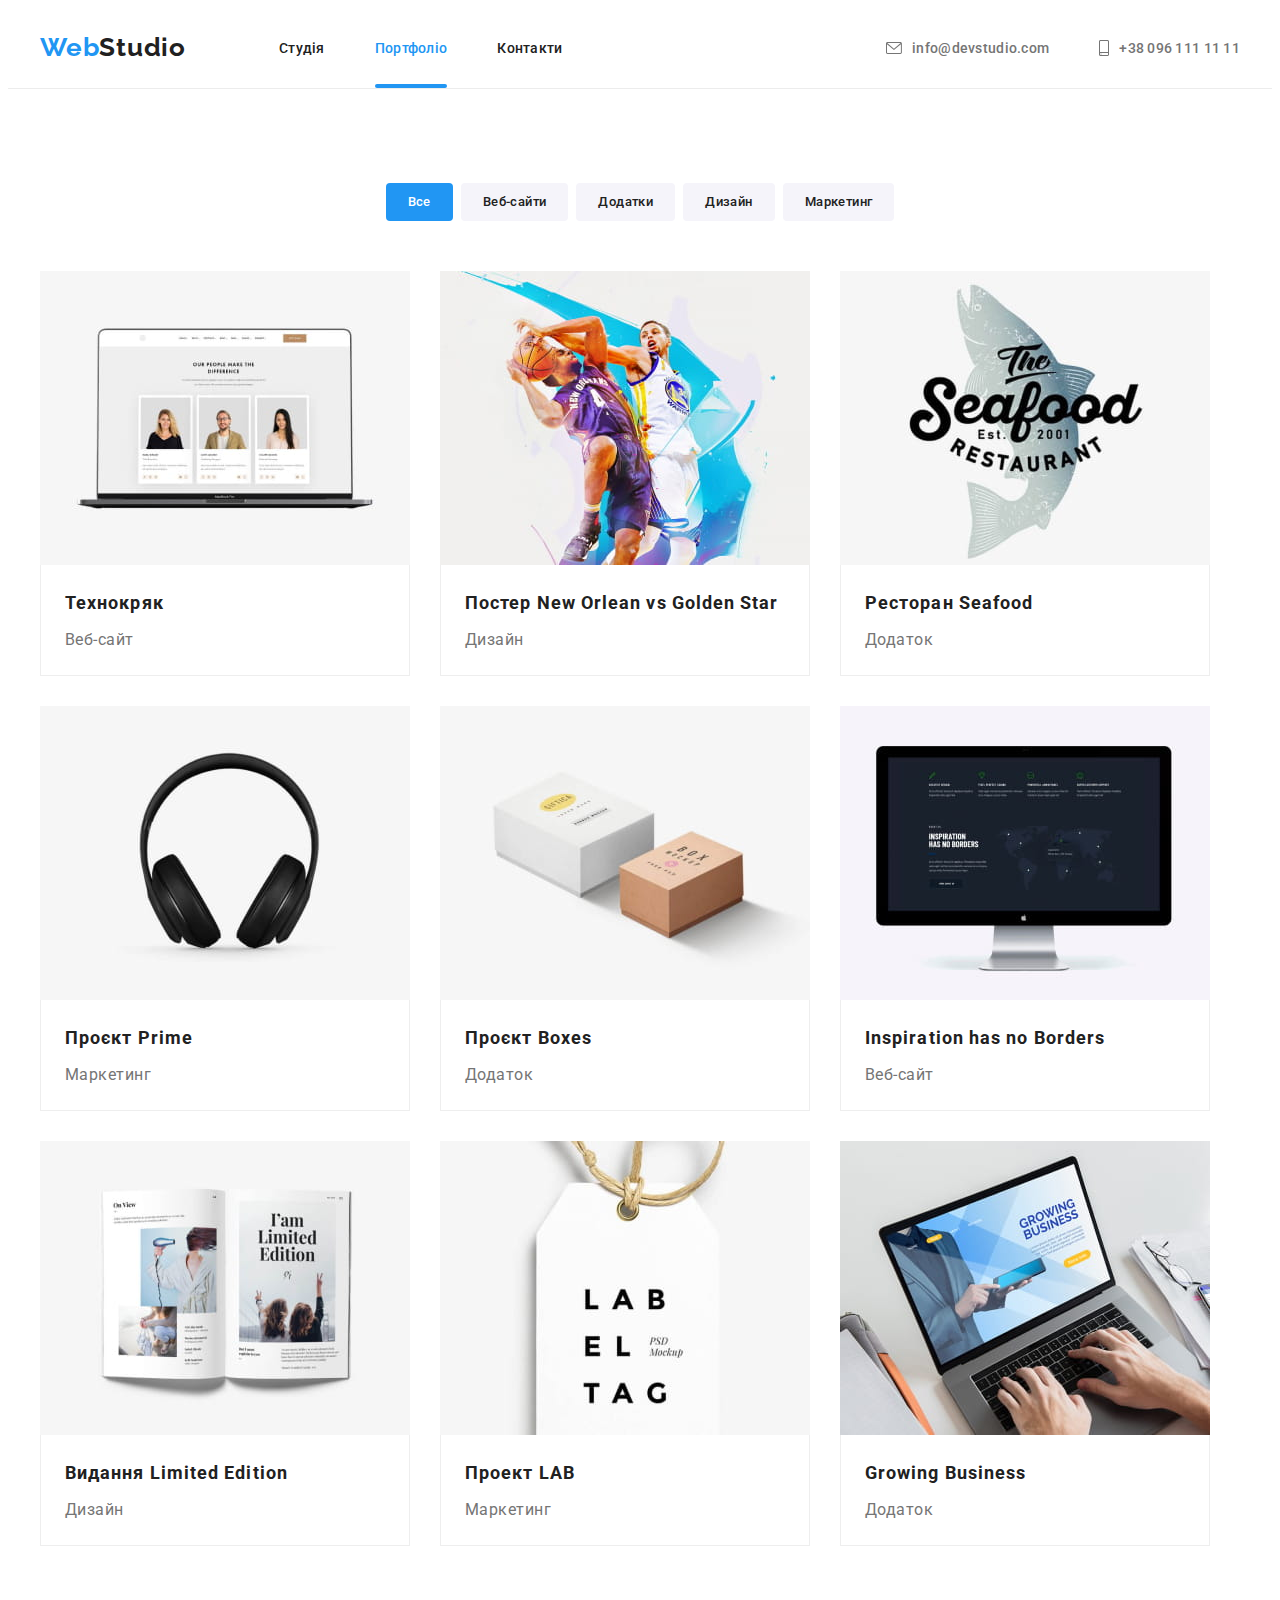
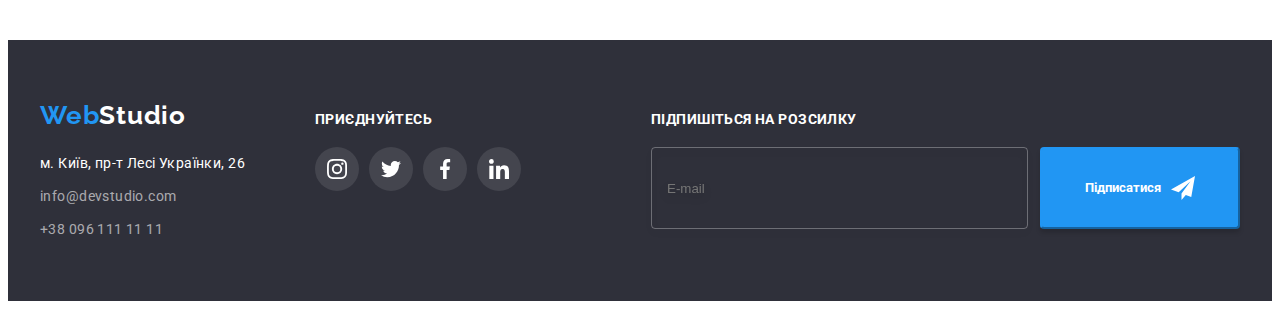
==== portfolio.html @ 8065a578 "Initial commit" ====
<!DOCTYPE html>
<html lang="uk">
  <head>
    <meta charset="UTF-8" />
    <meta http-equiv="X-UA-Compatible" content="IE=edge" />
    <meta name="viewport" content="width=device-width, initial-scale=1.0" />
    <title>Портфоліо</title>
    <link rel="preconnect" href="https://fonts.googleapis.com" />
    <link rel="preconnect" href="https://fonts.gstatic.com" crossorigin />
    <link
      href="https://fonts.googleapis.com/css2?family=Raleway:wght@700&family=Roboto:wght@400;500;700;900&display=swap"
      rel="stylesheet"
    />
    <link
      rel="stylesheet"
      href="https://cdnjs.cloudflare.com/ajax/libs/modern-normalize/1.1.0/modern-normalize.min.css"
      integrity="sha512-wpPYUAdjBVSE4KJnH1VR1HeZfpl1ub8YT/NKx4PuQ5NmX2tKuGu6U/JRp5y+Y8XG2tV+wKQpNHVUX03MfMFn9Q=="
      crossorigin="anonymous"
      referrerpolicy="no-referrer"
    />
    <link rel="stylesheet" href="./css/main.min.css" />
    <link rel="stylesheet" href="./css/styles.css" />
  </head>
  <body class="page">
    <header class="header">
      <div class="container header__container">
        <!-- Основна навігація-->
        <nav class="main-nav">
          <!--логотип-->
          <a class="logo logo--right-indent link" lang="en" href="./index.html"
            ><span>Web</span
            ><span class="logo__title logo__title--dark">Studio</span>
          </a>
          <ul class="site-nav list">
            <li>
              <a class="site-nav__link link" href="./index.html"
                ><span>Студія</span>
              </a>
            </li>
            <li>
              <a
                class="site-nav__link site-nav--current link"
                href="./portfolio.html"
                ><span>Портфоліо</span></a
              >
            </li>
            <li>
              <a class="site-nav__link link" href=""><span>Контакти</span></a>
            </li>
          </ul>
        </nav>
        <!--посилання на пошту і телефон-->
        <ul class="contacts-list list">
          <li>
            <a
              class="contacts-list__link link"
              href="mailto:info@devstudio.com"
            >
              <svg class="contacts-list__icon" width="16" height="12">
                <use href="./images/symbol-defs.svg#icon-mail"></use>
              </svg>
              <span>info@devstudio.com</span>
            </a>
          </li>
          <li>
            <a class="contacts-list__link link" href="tel:+380961111111">
              <svg class="contacts-list__icon" width="10" height="16">
                <use href="./images/symbol-defs.svg#icon-smartphone"></use>
              </svg>
              <span>+38 096 111 11 11</span>
            </a>
          </li>
        </ul>
      </div>
    </header>
    <main>
      <!-- Portfolio section -->
      <section class="section">
        <div class="container">
          <!-- прихований заголовок -->
          <h1 class="title-hidden visually-hidden">Портфоліо</h1>
          <!-- Фільтр -->
          <ul class="btn-set list">
            <li>
              <button class="filter-btn filter-btn--current" type="button">
                Все
              </button>
            </li>
            <li>
              <button class="filter-btn" type="button">Веб-сайти</button>
            </li>
            <li>
              <button class="filter-btn" type="button">Додатки</button>
            </li>
            <li>
              <button class="filter-btn" type="button">Дизайн</button>
            </li>
            <li>
              <button class="filter-btn" type="button">Маркетинг</button>
            </li>
          </ul>
          <!-- Портфоліо -->
          <ul class="portfolio-set card-set list">
            <li class="portfolio-items">
              <a class="portfolio-link link" href="">
                <div class="overlay-project">
                  <img
                    src="./images/portfolio/img.jpg"
                    alt="Проэкт 1"
                    width="370"
                    height="294"
                  />
                  <div class="portfolio-overlay">
                    <p class="portfolio-overlay__text">
                      Ресурс пропонує комплексні пропозиції з різним рівнем
                      функціоналу та сервісів. Все це дозволить відвідувачу
                      отримати вичерпні відомості про компанію чи приватну
                      особу.
                    </p>
                  </div>
                </div>
                <div class="portfolio-wrapper">
                  <h2 class="subtitle-potfolio">Технокряк</h2>
                  <p class="portfolio-desc">Веб-сайт</p>
                </div>
              </a>
            </li>
            <li class="portfolio-items">
              <a class="portfolio-link link" href="">
                <div class="overlay-project">
                  <img
                    src="./images/portfolio/img(1).jpg"
                    alt="Проэкт 2"
                    width="370"
                    height="294"
                  />
                  <div class="portfolio-overlay">
                    <p class="portfolio-overlay__text">
                      Ресурс пропонує комплексні пропозиції з різним рівнем
                      функціоналу та сервісів. Все це дозволить відвідувачу
                      отримати вичерпні відомості про компанію чи приватну
                      особу.
                    </p>
                  </div>
                </div>
                <div class="portfolio-wrapper">
                  <h2 class="subtitle-potfolio">
                    Постер New Orlean vs Golden Star
                  </h2>
                  <p class="portfolio-desc">Дизайн</p>
                </div>
              </a>
            </li>
            <li class="portfolio-items">
              <a class="portfolio-link link" href="">
                <div class="overlay-project">
                  <img
                    src="./images/portfolio/img(2).jpg"
                    alt="Проэкт 3"
                    width="370"
                    height="294"
                  />
                  <div class="portfolio-overlay">
                    <p class="portfolio-overlay__text">
                      Ресурс пропонує комплексні пропозиції з різним рівнем
                      функціоналу та сервісів. Все це дозволить відвідувачу
                      отримати вичерпні відомості про компанію чи приватну
                      особу.
                    </p>
                  </div>
                </div>
                <div class="portfolio-wrapper">
                  <h2 class="subtitle-potfolio">Ресторан Seafood</h2>
                  <p class="portfolio-desc">Додаток</p>
                </div>
              </a>
            </li>
            <li class="portfolio-items">
              <a class="portfolio-link link" href="">
                <div class="overlay-project">
                  <img
                    src="./images/portfolio/img(3).jpg"
                    alt="Проэкт 4"
                    width="370"
                    height="294"
                  />
                  <div class="portfolio-overlay">
                    <p class="portfolio-overlay__text">
                      Ресурс пропонує комплексні пропозиції з різним рівнем
                      функціоналу та сервісів. Все це дозволить відвідувачу
                      отримати вичерпні відомості про компанію чи приватну
                      особу.
                    </p>
                  </div>
                </div>
                <div class="portfolio-wrapper">
                  <h2 class="subtitle-potfolio">Проєкт Prime</h2>
                  <p class="portfolio-desc">Маркетинг</p>
                </div>
              </a>
            </li>
            <li class="portfolio-items">
              <a class="portfolio-link link" href="">
                <div class="overlay-project">
                  <img
                    src="./images/portfolio/img(4).jpg"
                    alt="Проэкт 5"
                    width="370"
                    height="294"
                  />
                  <div class="portfolio-overlay">
                    <p class="portfolio-overlay__text">
                      Ресурс пропонує комплексні пропозиції з різним рівнем
                      функціоналу та сервісів. Все це дозволить відвідувачу
                      отримати вичерпні відомості про компанію чи приватну
                      особу.
                    </p>
                  </div>
                </div>
                <div class="portfolio-wrapper">
                  <h2 class="subtitle-potfolio">Проєкт Boxes</h2>
                  <p class="portfolio-desc">Додаток</p>
                </div>
              </a>
            </li>
            <li class="portfolio-items">
              <a class="portfolio-link link" href="">
                <div class="overlay-project">
                  <img
                    src="./images/portfolio/img(5).jpg"
                    alt="Проэкт 6"
                    width="370"
                    height="294"
                  />
                  <div class="portfolio-overlay">
                    <p class="portfolio-overlay__text">
                      Ресурс пропонує комплексні пропозиції з різним рівнем
                      функціоналу та сервісів. Все це дозволить відвідувачу
                      отримати вичерпні відомості про компанію чи приватну
                      особу.
                    </p>
                  </div>
                </div>
                <div class="portfolio-wrapper">
                  <h2 class="subtitle-potfolio" lang="en">
                    Inspiration has no Borders
                  </h2>
                  <p class="portfolio-desc">Веб-сайт</p>
                </div>
              </a>
            </li>
            <li class="portfolio-items">
              <a class="portfolio-link link" href="">
                <div class="overlay-project">
                  <img
                    src="./images/portfolio/img(6).jpg"
                    alt="Проэкт 7"
                    width="370"
                    height="294"
                  />
                  <div class="portfolio-overlay">
                    <p class="portfolio-overlay__text">
                      Ресурс пропонує комплексні пропозиції з різним рівнем
                      функціоналу та сервісів. Все це дозволить відвідувачу
                      отримати вичерпні відомості про компанію чи приватну
                      особу.
                    </p>
                  </div>
                </div>
                <div class="portfolio-wrapper">
                  <h2 class="subtitle-potfolio">Видання Limited Edition</h2>
                  <p class="portfolio-desc">Дизайн</p>
                </div>
              </a>
            </li>
            <li class="portfolio-items">
              <a class="portfolio-link link" href="">
                <div class="overlay-project">
                  <img
                    src="./images/portfolio/img(7).jpg"
                    alt="Проэкт 8"
                    width="370"
                    height="294"
                  />
                  <div class="portfolio-overlay">
                    <p class="portfolio-overlay__text">
                      Ресурс пропонує комплексні пропозиції з різним рівнем
                      функціоналу та сервісів. Все це дозволить відвідувачу
                      отримати вичерпні відомості про компанію чи приватну
                      особу.
                    </p>
                  </div>
                </div>
                <div class="portfolio-wrapper">
                  <h2 class="subtitle-potfolio">Проект LAB</h2>
                  <p class="portfolio-desc">Маркетинг</p>
                </div>
              </a>
            </li>
            <li class="portfolio-items">
              <a class="portfolio-link link" href="">
                <div class="overlay-project">
                  <img
                    src="./images/portfolio/img(8).jpg"
                    alt="Проэкт 9"
                    width="370"
                    height="294"
                  />
                  <div class="portfolio-overlay">
                    <p class="portfolio-overlay__text">
                      Ресурс пропонує комплексні пропозиції з різним рівнем
                      функціоналу та сервісів. Все це дозволить відвідувачу
                      отримати вичерпні відомості про компанію чи приватну
                      особу.
                    </p>
                  </div>
                </div>
                <div class="portfolio-wrapper">
                  <h2 class="subtitle-potfolio" lang="en">Growing Business</h2>
                  <p class="portfolio-desc">Додаток</p>
                </div>
              </a>
            </li>
          </ul>
        </div>
      </section>
    </main>
    <footer class="footer">
      <!--логотип-->
      <div class="footer__container container">
        <div>
          <a class="logo footer__logo link" lang="en" href="./index.html"
            >Web<span class="logo__title logo__title--white">Studio</span>
          </a>
          <address class="address">
            <p class="address__text">м. Київ, пр-т Лесі Українки, 26</p>
            <ul class="list">
              <li class="address__contacts address__contacts--indent-below">
                <a class="link" href="mailto:info@devstudio.com"
                  ><span>info@devstudio.com</span></a
                >
              </li>
              <li class="address__contacts">
                <a class="link" href="tel:+380961111111"
                  ><span>+38 096 111 11 11</span></a
                >
              </li>
            </ul>
          </address>
        </div>
        <div>
          <p class="join-text join-text--indent-below">Приєднуйтесь</p>
          <ul class="social-list social-list--line-up list">
            <li class="join-item">
              <a
                class="social-link social-link--dark social-link--white-base link"
                href=""
                target="_blank"
                rel="noopener noreferrer"
                aria-label="Інстаграм"
              >
                <svg class="social-link__icon" width="20" height="20">
                  <use href="./images/symbol-defs.svg#icon-instagram"></use>
                </svg>
              </a>
            </li>
            <li class="join-item">
              <a
                class="social-link social-link--dark social-link--white-base link"
                href=""
                target="_blank"
                rel="noopener noreferrer"
                aria-label="Твіттер"
              >
                <svg class="social-link__icon" width="20" height="20">
                  <use href="./images/symbol-defs.svg#icon-twitter"></use>
                </svg>
              </a>
            </li>
            <li class="join-item">
              <a
                class="social-link social-link--dark social-link--white-base link"
                href=""
                target="_blank"
                rel="noopener noreferrer"
                aria-label="Фейсбук"
              >
                <svg class="social-link__icon" width="20" height="20">
                  <use href="./images/symbol-defs.svg#icon-facebook"></use>
                </svg>
              </a>
            </li>
            <li class="join-item">
              <a
                class="social-link social-link--dark social-link--white-base link"
                href=""
                target="_blank"
                rel="noopener noreferrer"
                aria-label="Лінкдин"
              >
                <svg class="social-link__icon" width="20" height="20">
                  <use href="./images/symbol-defs.svg#icon-linkedin"></use>
                </svg>
              </a>
            </li>
          </ul>
        </div>
        <!-- Підписка на розсилку -->
        <!-- Зроблено стилі ховеру та фокусу для кнопки та стиль фокусу для інпуту.
      В макеті стилі для ховеру і фокусу елементів форми підписки є відсутніми, 
      але ментори деяких студентів це вимагали -->
        <div class="subscribe-container">
          <p class="join-text join-text--indent-below">
            Підпишіться на розсилку
          </p>
          <form>
            <div class="subscribe-form" role="group">
              <label class="hidden-label visually-hidden" for="email"
                >Пошта</label
              >
              <input
                class="subscribe-input"
                type="email"
                name="email"
                placeholder="E-mail"
                id="email"
              />
              <button class="subscribe-btn" type="submit">
                <span>Підписатися</span
                ><svg class="subscribe-btn__icon-send" width="24" height="24">
                  <use href="./images/symbol-defs.svg#icon-send"></use>
                </svg>
              </button>
            </div>
          </form>
        </div>
      </div>
    </footer>
  </body>
</html>
---- css/main.min.css ----
:root{--main-font: "Roboto", sans-serif;--secondary-font: "Raleway", sans-serif;--main-txt-cl: #757575;--accent-txt-cl: #2196f3;--title-txt-cl: #212121;--white-txt-cl: #ffffff;--footer-contacts-txt-cl: rgba(255, 255, 255, 0.6);--border-modal-btn-cl: rgba(0, 0, 0, 0.1);--border-modal-input-cl: rgba(33, 33, 33, 0.2);--portfolio-overlay-bg-cl: rgba(33, 150, 243, 0.9);--backdrop-bg-cl: rgba(0, 0, 0, 0.2);--footer-social-bg-cl: rgba(255, 255, 255, 0.1);--foter-subscribe-border-cl: rgba(255, 255, 255, 0.3);--client-icon-cl: #afb1b8;--gradient-linear-bg: rgba(47, 48, 58, 0.4);--dark-bg-cl: #2f303a;--light-bg-cl: #f5f4fa;--active-bg-btn-hero: #188ce8;--filter-btn-bg-cl: #f5f4fa;--portfolio-section-wrapper-cl: #eeeeee;--header-border-cl: #ececec;--btn-border-cl: transparent;--indent-header: 50px;--indent-main: 30px;--indent-btn: 8px;--items-characteristic-section: 4;--items-about-us: 3;--items-command: 4;--items-portfolio: 3;--animation-base: 250ms cubic-bezier(0.4, 0, 0.2, 1)}.visually-hidden{position:absolute;width:1px;height:1px;margin:-1px;border:0;padding:0;white-space:nowrap;-webkit-clip-path:inset(100%);clip-path:inset(100%);clip:rect(0 0 0 0);overflow:hidden}.page{font-family:var(--main-font);color:var(--main-txt-cl)}h1,h2,h3,h4,h5,h6,p{margin:0}.list{list-style:none;padding:0;margin:0}.link{text-decoration:none;color:currentColor}img{display:block}.btn{min-width:200px;min-height:50px;padding-top:10px;padding-right:32px;padding-bottom:10px;padding-left:32px;font-family:inherit;font-weight:700;line-height:1.875;color:var(--white-txt-cl);background-color:var(--accent-txt-cl);-webkit-box-shadow:0px 4px 4px rgba(0,0,0,.15);box-shadow:0px 4px 4px rgba(0,0,0,.15);border-radius:4px;border:var(--btn-border-cl);cursor:pointer;-webkit-transition:background-color var(--animation-base);transition:background-color var(--animation-base)}.btn:hover,.btn:focus{background-color:var(--active-bg-btn-hero)}.filter-btn{min-height:38px;padding-top:6px;padding-right:22px;padding-bottom:6px;padding-left:22px;font-family:inherit;font-weight:500;line-height:1.625;letter-spacing:.03em;color:var(--title-txt-cl);background-color:var(--filter-btn-bg-cl);border-radius:4px;border:var(--btn-border-cl);cursor:pointer;-webkit-transition:background-color var(--animation-base),-webkit-box-shadow var(--animation-base) color var(--animation-base);transition:background-color var(--animation-base),-webkit-box-shadow var(--animation-base) color var(--animation-base);transition:background-color var(--animation-base),box-shadow var(--animation-base) color var(--animation-base);transition:background-color var(--animation-base),box-shadow var(--animation-base) color var(--animation-base),-webkit-box-shadow var(--animation-base) color var(--animation-base)}.filter-btn:hover,.filter-btn:focus{color:var(--white-txt-cl);background-color:var(--active-bg-btn-hero);-webkit-box-shadow:0px 3px 1px rgba(0,0,0,.1),0px 1px 2px rgba(0,0,0,.08),0px 2px 2px rgba(0,0,0,.12);box-shadow:0px 3px 1px rgba(0,0,0,.1),0px 1px 2px rgba(0,0,0,.08),0px 2px 2px rgba(0,0,0,.12)}.filter-btn--current{color:var(--white-txt-cl);background-color:var(--accent-txt-cl)}.subscribe-btn{display:-webkit-box;display:-ms-flexbox;display:flex;-webkit-box-align:center;-ms-flex-align:center;align-items:center;-webkit-box-pack:center;-ms-flex-pack:center;justify-content:center;padding:10px;gap:10px;min-width:200px;min-height:50px;font-family:inherit;font-weight:700;line-height:1.875;color:var(--white-txt-cl);background-color:var(--accent-txt-cl);-webkit-box-shadow:0px 4px 4px rgba(0,0,0,.15);box-shadow:0px 4px 4px rgba(0,0,0,.15);border-radius:4px;border-color:var(--accent-txt-cl);cursor:pointer;-webkit-transition:background-color var(--animation-base);transition:background-color var(--animation-base)}.subscribe-btn:hover,.subscribe-btn:focus{background-color:var(--active-bg-btn-hero)}.subscribe-btn__icon-send{fill:currentColor}.btn-close{position:absolute;top:8px;right:8px;display:-webkit-box;display:-ms-flexbox;display:flex;-webkit-box-align:center;-ms-flex-align:center;align-items:center;-webkit-box-pack:center;-ms-flex-pack:center;justify-content:center;padding:0;width:30px;height:30px;border-radius:50%;background:var(--white-txt-cl);border:1px solid var(--border-modal-btn-cl);cursor:pointer;-webkit-transition:color var(--animation-base);transition:color var(--animation-base)}.btn-close:hover,.btn-close:focus{color:var(--accent-txt-cl)}.btn-close__icon:hover,.btn-close__icon:focus{fill:currentColor}.submit-btn{margin-right:auto;margin-left:auto;display:-webkit-box;display:-ms-flexbox;display:flex;-webkit-box-align:center;-ms-flex-align:center;align-items:center;-webkit-box-pack:center;-ms-flex-pack:center;justify-content:center;min-width:200px;min-height:50px;padding:10px;font-family:inherit;font-weight:700;line-height:1.875;color:var(--white-txt-cl);background-color:var(--accent-txt-cl);-webkit-box-shadow:0px 4px 4px rgba(0,0,0,.15);box-shadow:0px 4px 4px rgba(0,0,0,.15);border-radius:4px;border:var(--btn-border-cl);cursor:pointer;-webkit-transition:background-color var(--animation-base);transition:background-color var(--animation-base)}.submit-btn:hover,.submit-btn:focus{background-color:var(--active-bg-btn-hero)}.card-set{display:-webkit-box;display:-ms-flexbox;display:flex;-ms-flex-wrap:wrap;flex-wrap:wrap;gap:var(--indent-main)}.characteristic-set__item{-ms-flex-preferred-size:calc((100% - var(--indent-main)*(var(--items-characteristic-section) - 1))/var(--items-characteristic-section));flex-basis:calc((100% - var(--indent-main)*(var(--items-characteristic-section) - 1))/var(--items-characteristic-section))}.about-set{-ms-flex-preferred-size:calc((100% - var(--indent-main)*(var(--items-about-us) - 1))/var(--items-about-us));flex-basis:calc((100% - var(--indent-main)*(var(--items-about-us) - 1))/var(--items-about-us))}.command-card{-ms-flex-preferred-size:calc((100% - var(--indent-main)*(var(--items-command) - 1))/var(--items-command));flex-basis:calc((100% - var(--indent-main)*(var(--items-command) - 1))/var(--items-command))}.portfolio-items{-ms-flex-preferred-size:calc((100% - var(var(--indent-main))*(var(--items-portfolio) - 1))/var(--items-portfolio));flex-basis:calc((100% - var(var(--indent-main))*(var(--items-portfolio) - 1))/var(--items-portfolio));cursor:pointer}.btn-set{display:-webkit-box;display:-ms-flexbox;display:flex;gap:var(--indent-btn);-webkit-box-pack:center;-ms-flex-pack:center;justify-content:center;margin-bottom:50px}.section{padding-top:94px;padding-bottom:94px}.container{padding-left:15px;padding-right:15px;width:1200px;margin-left:auto;margin-right:auto}.title-section{font-weight:700;font-size:36px;line-height:1.1666666667;letter-spacing:.03em;color:var(--title-txt-cl);margin-bottom:50px;text-align:center}.main-title{width:696px;font-weight:900;font-size:44px;line-height:1.3636363636;letter-spacing:.06em;margin-right:auto;margin-bottom:30px;margin-left:auto;text-transform:uppercase;color:var(--white-txt-cl)}.characteristic-set__title{font-weight:700;font-size:14px;line-height:1.1428571429;letter-spacing:.03em;text-transform:uppercase;color:var(--title-txt-cl)}.characteristic-set__title--below-indent{margin-bottom:10px}.command-subtitle{font-weight:500;font-size:16px;line-height:1.1875;text-align:center;letter-spacing:.03em;color:var(--title-txt-cl)}.command-subtitle--indent-below{margin-bottom:10px}.subtitle-potfolio{font-weight:700;font-size:18px;line-height:2;letter-spacing:.06em;color:var(--title-txt-cl);margin-bottom:4px}.join-text{font-weight:700;font-size:14px;line-height:1.1428571429;letter-spacing:.03em;text-transform:uppercase;color:var(--white-txt-cl)}.join-text--indent-below{margin-bottom:20px}.social-list{display:-webkit-box;display:-ms-flexbox;display:flex;gap:10px}.social-list--line-up{-webkit-box-align:center;-ms-flex-align:center;align-items:center;-webkit-box-pack:center;-ms-flex-pack:center;justify-content:center}.social-link{display:-webkit-box;display:-ms-flexbox;display:flex;-webkit-box-align:center;-ms-flex-align:center;align-items:center;-webkit-box-pack:center;-ms-flex-pack:center;justify-content:center;width:44px;height:44px;background-color:var(--white-txt-cl);border-radius:50%;-webkit-transition:background-color var(--animation-base),color var(--animation-base);transition:background-color var(--animation-base),color var(--animation-base)}.social-link:hover{background-color:var(--accent-txt-cl);color:var(--white-txt-cl)}.social-link:focus{background-color:var(--accent-txt-cl);color:var(--white-txt-cl)}.social-link__icon{fill:currentColor}.social-link--dark{background-color:var(--footer-social-bg-cl)}.social-link--white-base{color:var(--white-txt-cl)}.overlay-project{position:relative;overflow:hidden}.portfolio-overlay{position:absolute;display:-webkit-box;display:-ms-flexbox;display:flex;-webkit-box-align:center;-ms-flex-align:center;align-items:center;-webkit-box-pack:center;-ms-flex-pack:center;justify-content:center;width:100%;height:100%;top:0;left:0;background:var(--portfolio-overlay-bg-cl);-webkit-transform:translateY(100%);transform:translateY(100%);-webkit-transition:-webkit-transform var(--animation-base);transition:-webkit-transform var(--animation-base);transition:transform var(--animation-base);transition:transform var(--animation-base), -webkit-transform var(--animation-base);opacity:0}.portfolio-link:hover .portfolio-overlay,.portfolio-link:focus .portfolio-overlay{-webkit-transform:translateY(0%);transform:translateY(0%);opacity:1}.portfolio-overlay__text{font-size:18px;line-height:1.5555555556;letter-spacing:.03em;color:var(--white-txt-cl);padding-left:24px;padding-right:24px}.portfolio-desc{line-height:1.875;letter-spacing:.03em}.address__text{font-style:normal;font-size:14px;line-height:1.7142857143;letter-spacing:.03em;color:var(--white-txt-cl);margin-bottom:9px}.address__contacts{display:block;font-style:normal;font-size:14px;line-height:1.7142857143;letter-spacing:.03em;color:var(--footer-contacts-txt-cl)}.address__contacts--indent-below{margin-bottom:9px}.subscribe-container{margin-left:auto}.subscribe-form{display:-webkit-box;display:-ms-flexbox;display:flex;gap:12px}.subscribe-input{min-width:358px;min-height:50px;padding-top:15px;padding-left:15px;padding-bottom:15px;padding-left:15px;border:1px solid var(--foter-subscribe-border-cl);-webkit-filter:drop-shadow(0px 4px 4px rgba(0, 0, 0, 0.15));filter:drop-shadow(0px 4px 4px rgba(0, 0, 0, 0.15));border-radius:4px;outline:rgba(0,0,0,0);background-color:rgba(0,0,0,0);color:var(--white-txt-cl);-webkit-transition:color var(--animation-base),border-color var(--animation-base);transition:color var(--animation-base),border-color var(--animation-base)}.subscribe-input:focus{font-family:inherit;color:var(--white-txt-cl);border-color:var(--accent-txt-cl)}.modal-slogan{font-weight:700;font-size:20px;line-height:1.15;text-align:center;letter-spacing:.03em;color:var(--title-txt-cl);margin-bottom:12px}.register-form{text-align:center}.form-group{display:-webkit-box;display:-ms-flexbox;display:flex;-webkit-box-orient:vertical;-webkit-box-direction:normal;-ms-flex-direction:column;flex-direction:column;gap:10px;margin-bottom:20px}.register-wrap{position:relative;display:block}.register-text{display:block;text-align:left;font-size:12px;letter-spacing:.01em;line-height:1.1666666667;color:var(--main-txt-cl);margin-bottom:4px}.input-field,.textarea-field{width:100%;padding-top:12px;padding-right:12px;padding-bottom:12px;padding-left:42px;border:1px solid var(--border-modal-input-cl);border-radius:4px;font-size:12px;line-height:1.1666666667;letter-spacing:.01em;outline:rgba(0,0,0,0);-webkit-transition:border-color var(--animation-base);transition:border-color var(--animation-base)}.input-field:focus,.textarea-field:focus{border-color:var(--accent-txt-cl)}.textarea-field{resize:none;padding-right:16px;padding-left:16px}.textarea-field:focus{border-color:var(--accent-txt-cl)}.register-form-icon{position:absolute;top:50%;left:12px;-webkit-transition:fill var(--animation-base);transition:fill var(--animation-base)}.input-field:focus+.register-form-icon{fill:var(--accent-txt-cl)}.register-agreement{display:-webkit-box;display:-ms-flexbox;display:flex;-webkit-box-align:center;-ms-flex-align:center;align-items:center;-webkit-box-pack:center;-ms-flex-pack:center;justify-content:center;gap:7px;margin-bottom:30px}.register-agreement__text{font-size:14px;line-height:1.7142857143;letter-spacing:.03em}.register-agreement__link{-webkit-text-decoration-line:underline;text-decoration-line:underline;text-underline-position:under;color:var(--accent-txt-cl)}.register-checkbox:checked+.register-icon .register-icon__uncheck{opacity:0;-webkit-transition:opacity var(--animation-base);transition:opacity var(--animation-base)}.register-icon__check{opacity:0;fill:var(--active-bg-btn-hero);-webkit-transition:opacity var(--animation-base);transition:opacity var(--animation-base)}.register-checkbox:checked+.register-icon .register-icon__check{opacity:1}.backdrop{position:fixed;top:0;left:0;width:100%;height:100%;background:var(--backdrop-bg-cl);opacity:1;-webkit-transition:opacity var(--animation-base),visibility var(--animation-base);transition:opacity var(--animation-base),visibility var(--animation-base)}.modal{position:absolute;top:50%;left:50%;min-width:528px;min-height:581px;padding:40px;background:var(--white-txt-cl);-webkit-box-shadow:0px 1px 3px rgba(0,0,0,.12),0px 1px 1px rgba(0,0,0,.14),0px 2px 1px rgba(0,0,0,.2);box-shadow:0px 1px 3px rgba(0,0,0,.12),0px 1px 1px rgba(0,0,0,.14),0px 2px 1px rgba(0,0,0,.2);border-radius:4px;-webkit-transform:translate(-50%, -50%) scale(1);transform:translate(-50%, -50%) scale(1);-webkit-transition:opacity var(--animation-base),-webkit-transform var(--animation-base);transition:opacity var(--animation-base),-webkit-transform var(--animation-base);transition:transform var(--animation-base),opacity var(--animation-base);transition:transform var(--animation-base),opacity var(--animation-base),-webkit-transform var(--animation-base)}.backdrop.is-hidden .modal{-webkit-transform:translate(-50%, -50%) scale(0.8);transform:translate(-50%, -50%) scale(0.8)}.backdrop.is-hidden{visibility:hidden;opacity:0;pointer-events:none}.logo{display:inline-block;font-family:var(--secondary-font);font-weight:700;font-size:26px;line-height:1.1923076923;letter-spacing:.03em;color:var(--accent-txt-cl);padding-top:24px;padding-bottom:25px}.logo__title--dark{color:var(--title-txt-cl)}.logo--right-indent{margin-right:auto}.logo__title--white{color:var(--white-txt-cl)}.header{border-bottom:1px solid var(--header-border-cl)}.header__container{display:-webkit-box;display:-ms-flexbox;display:flex;-webkit-box-align:center;-ms-flex-align:center;align-items:center}.contacts-list{display:-webkit-box;display:-ms-flexbox;display:flex;margin-left:auto;gap:var(--indent-header)}.contacts-list__link{display:-webkit-box;display:-ms-flexbox;display:flex;font-weight:500;font-size:14px;line-height:1.1428571429;letter-spacing:.02em;padding-top:32px;padding-bottom:32px;gap:10px;-webkit-box-align:center;-ms-flex-align:center;align-items:center;-webkit-box-pack:center;-ms-flex-pack:center;justify-content:center;-webkit-transition:color var(--animation-base);transition:color var(--animation-base)}.contacts-list__link:hover,.contacts-list__link:focus{color:var(--accent-txt-cl)}.contacts-list__icon{fill:currentColor}.main-nav{display:-webkit-box;display:-ms-flexbox;display:flex}.site-nav{margin-left:93px;display:-webkit-box;display:-ms-flexbox;display:flex;gap:var(--indent-header)}.site-nav__link{display:inline-block;color:var(--title-txt-cl);font-weight:500;font-size:14px;line-height:1.1428571429;letter-spacing:.02em;padding-top:32px;padding-bottom:32px;-webkit-transition:color var(--animation-base);transition:color var(--animation-base)}.site-nav__link:hover,.site-nav__link:focus{color:var(--accent-txt-cl)}.site-nav--current{position:relative;color:var(--accent-txt-cl)}.site-nav--current::after{position:absolute;bottom:0;left:0;content:"";display:block;width:100%;height:4px;background:var(--accent-txt-cl);border-radius:2px}.section-hero{max-width:1600px;margin-left:auto;margin-right:auto;background-color:var(--dark-bg-cl);background-image:-webkit-gradient(linear, left top, right top, from(var(--gradient-linear-bg)), to(var(--gradient-linear-bg))),url(../images/backgrounds/bg1.jpg);background-image:linear-gradient(to right, var(--gradient-linear-bg), var(--gradient-linear-bg)),url(../images/backgrounds/bg1.jpg);background-repeat:no-repeat;background-position:center;background-size:cover;text-align:center;padding-top:200px;padding-bottom:200px}.characteristic-set__contaniner{display:-webkit-box;display:-ms-flexbox;display:flex;-webkit-box-align:center;-ms-flex-align:center;align-items:center;-webkit-box-pack:center;-ms-flex-pack:center;justify-content:center;width:270px;height:120px;background:var(--light-bg-cl);border-radius:4px}.characteristic-set__contaniner--below-indent{margin-bottom:30px}.characteristic-set__desc{font-size:14px;line-height:1.7142857143;letter-spacing:.03em}.about-section{padding-top:0}.about-set__card{position:relative}.about-set__overlay{position:absolute;bottom:0;display:-webkit-box;display:-ms-flexbox;display:flex;-webkit-box-pack:center;-ms-flex-pack:center;justify-content:center;-webkit-box-align:center;-ms-flex-align:center;align-items:center;width:370px;height:70px;background-color:var(--gradient-linear-bg)}.about-set__text{font-weight:700;font-size:14px;line-height:1.1428571429;letter-spacing:.03em;text-transform:uppercase;color:var(--white-txt-cl)}.command-section{background-color:var(--light-bg-cl)}.command-wrapper{padding-top:30px;padding-right:5px;padding-bottom:30px;padding-left:5px;background:var(--white-txt-cl);-webkit-box-shadow:0px 1px 3px rgba(0,0,0,.12),0px 1px 1px rgba(0,0,0,.14),0px 2px 1px rgba(0,0,0,.2);box-shadow:0px 1px 3px rgba(0,0,0,.12),0px 1px 1px rgba(0,0,0,.14),0px 2px 1px rgba(0,0,0,.2);border-radius:0px 0px 4px 4px}.command-role{line-height:1.1875;text-align:center;letter-spacing:.03em;margin-bottom:16px}.command-role--indent-below{margin-bottom:16px}.portfolio-link{display:block;-webkit-transition:-webkit-box-shadow var(--animation-base);transition:-webkit-box-shadow var(--animation-base);transition:box-shadow var(--animation-base);transition:box-shadow var(--animation-base), -webkit-box-shadow var(--animation-base)}.portfolio-link:hover,.portfolio-link:focus{-webkit-box-shadow:0px 3px 1px rgba(0,0,0,.1),0px 1px 2px rgba(0,0,0,.08),0px 2px 2px rgba(0,0,0,.12);box-shadow:0px 3px 1px rgba(0,0,0,.1),0px 1px 2px rgba(0,0,0,.08),0px 2px 2px rgba(0,0,0,.12)}.portfolio-wrapper{padding-top:20px;padding-right:24px;padding-bottom:20px;padding-left:24px;background:var(--white-txt-cl);border:1px solid var(--portfolio-section-wrapper-cl);border-top:none}.client-list{display:-webkit-box;display:-ms-flexbox;display:flex;gap:30px}.client-link{display:-webkit-box;display:-ms-flexbox;display:flex;-webkit-box-align:center;-ms-flex-align:center;align-items:center;-webkit-box-pack:center;-ms-flex-pack:center;justify-content:center;width:170px;height:92px;border:1px solid var(--client-icon-cl);color:var(--client-icon-cl);border-radius:4px;-webkit-transition:color var(--animation-base),border var(--animation-base);transition:color var(--animation-base),border var(--animation-base)}.client-link:hover{color:var(--accent-txt-cl);border:1px solid var(--accent-txt-cl)}.client-link:focus{color:var(--accent-txt-cl);border:1px solid var(--accent-txt-cl)}.client-link__icon{fill:currentColor}.footer{background-color:var(--dark-bg-cl);padding-top:60px;padding-bottom:60px}.footer__container{display:-webkit-box;display:-ms-flexbox;display:flex;-webkit-box-align:baseline;-ms-flex-align:baseline;align-items:baseline;gap:70px}.footer__logo{margin-bottom:20px;padding-top:0;padding-right:0;padding-bottom:0;padding-left:0}/*# sourceMappingURL=main.min.css.map */
---- css/styles.css ----
/* :root {
  
  --main-font: "Roboto", sans-serif;
  --secondary-font: "Raleway", sans-serif;
  
  --main-txt-cl: #757575;
  --accent-txt-cl: #2196f3;
  --title-txt-cl: #212121;
  --white-txt-cl: #ffffff;
  --footer-contacts-txt-cl: rgba(255, 255, 255, 0.6);

  --border-modal-btn-cl: rgba(0, 0, 0, 0.1);
  --border-modal-input-cl: rgba(33, 33, 33, 0.2);
  --portfolio-overlay-bg-cl: rgba(33, 150, 243, 0.9);
  --backdrop-bg-cl: rgba(0, 0, 0, 0.2);
  --footer-social-bg-cl: rgba(255, 255, 255, 0.1);
  --foter-subscribe-border-cl: rgba(255, 255, 255, 0.3);
  --client-icon-cl: #afb1b8;
  --gradient-linear-bg: rgba(47, 48, 58, 0.4);
  --dark-bg-cl: #2f303a;
  --light-bg-cl: #f5f4fa;
  --active-bg-btn-hero: #188ce8;
  --filter-btn-bg-cl: #f5f4fa;
  --portfolio-section-wrapper-cl: #eeeeee;
  --header-border-cl: #ececec;
  --btn-border-cl: transparent;

  --indent-header: 50px;
  --indent-main: 30px;
  --indent-btn: 8px;
  --items-characteristic-section: 4;
  --items-about-us: 3;
  --items-command: 4;
  --items-portfolio: 3;

  --animation-base: 250ms cubic-bezier(0.4, 0, 0.2, 1);
} */

/* Reset styles */
/* 
h1,
h2,
h3,
h4,
h5,
h6,
p {
  margin: 0;
}
.list {
  list-style: none;
  padding: 0;
  margin: 0;
}
.link {
  text-decoration: none;
  color: currentColor;
} */

/* Card Set */

/* .card-set {
  display: flex;
  flex-wrap: wrap;
  gap: var(--indent-main);
} */

/* Base styles */

/* .container {
  padding-left: 15px;
  padding-right: 15px;
  width: 1200px;
  margin-left: auto;
  margin-right: auto;
} */
/* .section {
  padding-top: 94px;
  padding-bottom: 94px;
} */
/* .visually-hidden {
  position: absolute;
  width: 1px;
  height: 1px;
  margin: -1px;
  border: 0;
  padding: 0;
  white-space: nowrap;
  clip-path: inset(100%);
  clip: rect(0 0 0 0);
  overflow: hidden;
} */
/* img {
  display: block;
} */
/* .title-section {
  font-weight: 700;
  font-size: 36px;
  line-height: calc(42 / 36);
  letter-spacing: 0.03em;
  color: var(--title-txt-cl);
  margin-bottom: 50px;
  text-align: center;
} */

/* Page */

/* .page {
  font-family: var(--main-font);
  color: var(--main-txt-cl);
} */

/* Header */

/* .header {
  border-bottom: 1px solid var(--header-border-cl);
}
.header__container {
  display: flex;
  align-items: center;
} */
/* .main-nav {
  display: flex;
}
.site-nav {
  margin-left: 93px;
  display: flex;
  gap: var(--indent-header);
} */
/* .contacts-list {
  display: flex;
  margin-left: auto;
  gap: var(--indent-header);
} */

/* Header logo */
/* 
.logo {
  display: inline-block;
  font-family: var(--secondary-font);
  font-weight: 700;
  font-size: 26px;
  line-height: calc(31 / 26);
  letter-spacing: 0.03em;
  color: var(--accent-txt-cl);
  padding-top: 24px;
  padding-bottom: 25px;
}
.logo__title--dark {
  color: var(--title-txt-cl);
}
.logo--right-indent {
  margin-right: auto;
} */
/* Header navigation */
/* 
.site-nav__link {
  display: inline-block;
  color: var(--title-txt-cl);
  font-weight: 500;
  font-size: 14px;
  line-height: calc(16 / 14);
  letter-spacing: 0.02em;
  padding-top: 32px;
  padding-bottom: 32px;
  transition: color var(--animation-base);
}
.site-nav__link:hover,
.site-nav__link:focus {
  color: var(--accent-txt-cl);
}
.contacts-list__link:hover,
.contacts-list__link:focus {
  color: var(--accent-txt-cl);
}
.site-nav--current {
  position: relative;
  color: var(--accent-txt-cl);
}
.site-nav--current::after {
  position: absolute;
  bottom: 0;
  left: 0;
  content: "";
  display: block;
  width: 100%;
  height: 4px;
  background: var(--accent-txt-cl);
  border-radius: 2px;
}
.contacts-list__link {
  display: flex;
  font-weight: 500;
  font-size: 14px;
  line-height: calc(16 / 14);
  letter-spacing: 0.02em;
  padding-top: 32px;
  padding-bottom: 32px;
  gap: 10px;
  align-items: center;
  justify-content: center;
  transition: color var(--animation-base);
}
.contacts-list__icon {
  fill: currentColor;
} */

/* Section Hero */

/* .section-hero {
  max-width: 1600px;
  margin-left: auto;
  margin-right: auto;
  background-color: var(--dark-bg-cl);
  background-image: linear-gradient(
      to right,
      var(--gradient-linear-bg),
      var(--gradient-linear-bg)
    ),
    url(../images/backgrounds/bg1.jpg);
  background-repeat: no-repeat;
  background-position: center;
  background-size: cover;
  text-align: center;
  padding-top: 200px;
  padding-bottom: 200px;
} */
/* .main-title {
  width: 696px;
  margin-left: auto;
  margin-right: auto;
  margin-bottom: 30px;
  font-weight: 900;
  font-size: 44px;
  line-height: calc(60 / 44);
  letter-spacing: 0.06em;
  text-transform: uppercase;
  color: var(--white-txt-cl);
} */
/* .btn {
  min-width: 200px;
  min-height: 50px;
  padding-top: 10px;
  padding-right: 32px;
  padding-bottom: 10px;
  padding-left: 32px;
  font-family: inherit;
  font-weight: 700;
  line-height: calc(30 / 16);
  color: var(--white-txt-cl);
  background-color: var(--accent-txt-cl);
  box-shadow: 0px 4px 4px rgba(0, 0, 0, 0.15);
  border-radius: 4px;
  border: var(--btn-border-cl);
  cursor: pointer;
  transition: background-color var(--animation-base);
}
.btn:hover,
.btn:focus {
  background-color: var(--active-bg-btn-hero);
} */

/* Сharacteristics section */

/* .characteristic-set__item {
  flex-basis: calc(
    (100% - var(--indent-main) * (var(--items-characteristic-section) - 1)) /
      var(--items-characteristic-section)
  );
} */
/* Characteristics icons */
/* .characteristic-set__contaniner {
  display: flex;
  align-items: center;
  justify-content: center;
  width: 270px;
  height: 120px;
  background: var(--light-bg-cl);
  border-radius: 4px;
}
.characteristic-set__contaniner--below-indent {
  margin-bottom: 30px;
} */
/* .characteristic-set__title {
  font-weight: 700;
  font-size: 14px;
  line-height: calc(16 / 14);
  letter-spacing: 0.03em;
  text-transform: uppercase;
  color: var(--title-txt-cl);
} */
/* .characteristic-set__title--below-indent {
  margin-bottom: 10px;
} */
/* .characteristic-set__desc {
  font-size: 14px;
  line-height: calc(24 / 14);
  letter-spacing: 0.03em;
} */

/* About us section */

/* .about-section {
  padding-top: 0;
} */
/* .about-set {
  flex-basis: calc(
    (100% - var(--indent-main) * (var(--items-about-us) - 1)) /
      var(--items-about-us)
  );
} */
/* .about-set__card {
  position: relative;
}
.about-set__overlay {
  position: absolute;
  bottom: 0;
  display: flex;
  justify-content: center;
  align-items: center;
  width: 370px;
  height: 70px;
  background-color: var(--gradient-linear-bg);
}
.about-set__text {
  font-weight: 700;
  font-size: 14px;
  line-height: calc(16 / 14);
  letter-spacing: 0.03em;
  text-transform: uppercase;
  color: var(--white-txt-cl);
} */

/* Command section */
/* .command-section {
  background-color: var(--light-bg-cl);
} */
/* .command-card {
  flex-basis: calc(
    (100% - var(--indent-main) * (var(--items-command) - 1)) /
      var(--items-command)
  );
} */
/* .command-wrapper {
  padding-top: 30px;
  padding-right: 5px;
  padding-bottom: 30px;
  padding-left: 5px;
  background: var(--white-txt-cl);
  box-shadow: 0px 1px 3px rgba(0, 0, 0, 0.12), 0px 1px 1px rgba(0, 0, 0, 0.14),
    0px 2px 1px rgba(0, 0, 0, 0.2);
  border-radius: 0px 0px 4px 4px;
} */
/* .command-subtitle {
  font-weight: 500;
  font-size: 16px;
  line-height: calc(19 / 16);
  text-align: center;
  letter-spacing: 0.03em;
  color: var(--title-txt-cl);
}
.command-subtitle--indent-below {
  margin-bottom: 10px;
} */
/* .command-role {
  line-height: calc(19 / 16);
  text-align: center;
  letter-spacing: 0.03em;
  margin-bottom: 16px;
}
.command-role--indent-below {
  margin-bottom: 16px;
} */

/* command social media */

/* .social-list--line-up {
  align-items: center;
  justify-content: center;
}
.social-list {
  display: flex;
  gap: 10px;
} */
/* .social-link {
  display: flex;
  align-items: center;
  justify-content: center;
  width: 44px;
  height: 44px;
  background-color: var(--white-txt-cl);
  border-radius: 50%;
  transition: background-color var(--animation-base),
    color var(--animation-base);
}

.social-link__icon {
  fill: currentColor;
}
.social-link:hover {
  background-color: var(--accent-txt-cl);
  color: var(--white-txt-cl);
}
.social-link:focus {
  background-color: var(--accent-txt-cl);
  color: var(--white-txt-cl);
} */

/* Clients section */

/* .client-list {
  display: flex;
  gap: 30px;
}
.client-link {
  display: flex;
  align-items: center;
  justify-content: center;
  width: 170px;
  height: 92px;
  border: 1px solid var(--client-icon-cl);
  color: var(--client-icon-cl);
  border-radius: 4px;
  transition: color var(--animation-base), border var(--animation-base);
}
.client-link__icon {
  fill: currentColor;
}
.client-link:hover {
  color: var(--accent-txt-cl);
  border: 1px solid var(--accent-txt-cl);
}
.client-link:focus {
  color: var(--accent-txt-cl);
  border: 1px solid var(--accent-txt-cl);
} */

/* Portfolio section */

/* .btn-set {
  display: flex;
  gap: var(--indent-btn);
  justify-content: center;
  margin-bottom: 50px;
} */
/* .filter-btn {
  min-height: 38px;
  padding-top: 6px;
  padding-right: 22px;
  padding-bottom: 6px;
  padding-left: 22px;
  font-family: inherit;
  font-weight: 500;
  line-height: calc(26 / 16);
  letter-spacing: 0.03em;
  color: var(--title-txt-cl);
  background-color: var(--filter-btn-bg-cl);
  border-radius: 4px;
  border: var(--btn-border-cl);
  cursor: pointer;
  transition: background-color var(--animation-base),
    box-shadow var(--animation-base) color var(--animation-base);
}
.filter-btn--current {
  color: var(--white-txt-cl);
  background-color: var(--accent-txt-cl);
}
.filter-btn:hover,
.filter-btn:focus {
  color: var(--white-txt-cl);
  background-color: var(--active-bg-btn-hero);
  box-shadow: 0px 3px 1px rgba(0, 0, 0, 0.1), 0px 1px 2px rgba(0, 0, 0, 0.08),
    0px 2px 2px rgba(0, 0, 0, 0.12);
} */

/* Portfolio section cardset */

/* .portfolio-items {
  flex-basis: calc(
    (100% - var(var(--indent-main)) * (var(--items-portfolio) - 1)) /
      var(--items-portfolio)
  );
  cursor: pointer;
} */
/* .portfolio-link {
  display: block;
  transition: box-shadow var(--animation-base);
}
.portfolio-link:hover,
.portfolio-link:focus {
  box-shadow: 0px 3px 1px rgba(0, 0, 0, 0.1), 0px 1px 2px rgba(0, 0, 0, 0.08),
    0px 2px 2px rgba(0, 0, 0, 0.12);
}
.portfolio-link:hover .portfolio-overlay,
.portfolio-link:focus .portfolio-overlay {
  transform: translateY(0%);
  opacity: 1;
}
.portfolio-wrapper {
  padding-top: 20px;
  padding-right: 24px;
  padding-bottom: 20px;
  padding-left: 24px;
  background: var(--white-txt-cl);
  border: 1px solid var(--portfolio-section-wrapper-cl);
  border-top: none;
} */

/* Portfolio overlay set */

/* .overlay-project {
  position: relative;
  overflow: hidden;
}
.portfolio-overlay {
  position: absolute;
  display: flex;
  align-items: center;
  justify-content: center;
  width: 100%;
  height: 100%;
  top: 0;
  left: 0;
  background: var(--portfolio-overlay-bg-cl);
  transform: translateY(100%);
  transition: transform var(--animation-base);
  opacity: 0;
}
.portfolio-overlay__text {
  font-size: 18px;
  line-height: calc(28 / 18);
  letter-spacing: 0.03em;
  color: var(--white-txt-cl);
  padding-left: 24px;
  padding-right: 24px;
} */
/* .subtitle-potfolio {
  font-weight: 700;
  font-size: 18px;
  line-height: calc(36 / 18);
  letter-spacing: 0.06em;
  color: var(--title-txt-cl);
  margin-bottom: 4px;
} */
/* .portfolio-desc {
  line-height: calc(30 / 16);
  letter-spacing: 0.03em;
} */

/* Footer */
/* 
.footer {
  background-color: var(--dark-bg-cl);
  padding-top: 60px;
  padding-bottom: 60px;
}
.footer__container {
  display: flex;
  align-items: baseline;
  gap: 70px;
}
.footer__logo {
  margin-bottom: 20px;
  padding-top: 0;
  padding-right: 0;
  padding-bottom: 0;
  padding-left: 0;
} */
/* .logo-accent-footer {
  color: var(--white-txt-cl);
} */
/* .logo__title--white {
  color: var(--white-txt-cl);
} */
/* .address__text {
  font-style: normal;
  font-size: 14px;
  line-height: calc(24 / 14);
  letter-spacing: 0.03em;
  color: var(--white-txt-cl);
  margin-bottom: 9px;
}
.address__contacts {
  display: block;
  font-style: normal;
  font-size: 14px;
  line-height: calc(24 / 14);
  letter-spacing: 0.03em;
  color: var(--footer-contacts-txt-cl);
}
.address__contacts--indent-below {
  margin-bottom: 9px;
} */

/* Join social media */

/* .social-link--dark {
  background-color: var(--footer-social-bg-cl);
}
.social-link--white-base {
  color: var(--white-txt-cl);
} */
/* .join-text {
  font-weight: 700;
  font-size: 14px;
  line-height: calc(16 / 14);
  letter-spacing: 0.03em;
  text-transform: uppercase;
  color: var(--white-txt-cl);
}
.join-text--indent-below {
  margin-bottom: 20px;
} */

/* Підписка на розсилку */

/* .subscribe-container {
  margin-left: auto;
}
.subscribe-form {
  display: flex;
  gap: 12px;
} */
/* .subscribe-btn {
  display: flex;
  align-items: center;
  justify-content: center;
  padding: 10px;
  gap: 10px;
  min-width: 200px;
  min-height: 50px;
  font-family: inherit;
  font-weight: 700;
  line-height: calc(30 / 16);
  color: var(--white-txt-cl);
  background-color: var(--accent-txt-cl);
  box-shadow: 0px 4px 4px rgba(0, 0, 0, 0.15);
  border-radius: 4px;
  border-color: var(--accent-txt-cl);
  cursor: pointer;
  transition: background-color var(--animation-base);
}
.icon-send {
  fill: currentColor;
}
.subscribe-btn:hover,
.subscribe-btn:focus {
  background-color: var(--active-bg-btn-hero);
} */
/* .subscription-input {
  min-width: 358px;
  min-height: 50px;
  padding-top: 15px;
  padding-left: 15px;
  padding-bottom: 15px;
  padding-left: 15px;
  border: 1px solid var(--foter-subscribe-border-cl);
  filter: drop-shadow(0px 4px 4px rgba(0, 0, 0, 0.15));
  border-radius: 4px;
  outline: transparent;
  background-color: transparent;
  color: var(--white-txt-cl);
  transition: color var(--animation-base), border-color var(--animation-base);
}
.subscription-input:focus {
  font-family: inherit;
  color: var(--white-txt-cl);
  border-color: var(--accent-txt-cl);
} */

/* modal window */

/* .backdrop {
  position: fixed;
  top: 0;
  left: 0;
  width: 100%;
  height: 100%;
  background: var(--backdrop-bg-cl);
  opacity: 1;
  transition: opacity var(--animation-base), visibility var(--animation-base);
}
.modal {
  position: absolute;
  top: 50%;
  left: 50%;
  min-width: 528px;
  min-height: 581px;
  padding: 40px;
  background: var(--white-txt-cl);
  box-shadow: 0px 1px 3px rgba(0, 0, 0, 0.12), 0px 1px 1px rgba(0, 0, 0, 0.14),
    0px 2px 1px rgba(0, 0, 0, 0.2);
  border-radius: 4px;
  transform: translate(-50%, -50%) scale(1);
  transition: transform var(--animation-base), opacity var(--animation-base);
}
.backdrop.is-hidden {
  visibility: hidden;
  opacity: 0;
  pointer-events: none;
}
.backdrop.is-hidden .modal {
  transform: translate(-50%, -50%) scale(0.8);
} */
/* .btn-close {
  position: absolute;
  top: 8px;
  right: 8px;
  display: flex;
  align-items: center;
  justify-content: center;
  padding: 0;
  width: 30px;
  height: 30px;
  border-radius: 50%;
  background: var(--white-txt-cl);
  border: 1px solid var(--border-modal-btn-cl);
  cursor: pointer;
  transition: color var(--animation-base);
}
.btn-close:hover,
.btn-close:focus {
  color: var(--accent-txt-cl);
}
.btn-close__icon:hover,
.btn-close__icon:focus {
  fill: currentColor;
} */
/* .modal-slogan {
  font-weight: 700;
  font-size: 20px;
  line-height: calc(23 / 20);
  text-align: center;
  letter-spacing: 0.03em;
  color: var(--title-txt-cl);
  margin-bottom: 12px;
} */
/* .register-form {
  text-align: center;
}
.form-group {
  display: flex;
  flex-direction: column;
  gap: 10px;
  margin-bottom: 20px;
}
.register-wrap {
  position: relative;
  display: block;
}
.register-text {
  display: block;
  text-align: left;
  font-size: 12px;
  letter-spacing: 0.01em;
  line-height: calc(14 / 12);
  color: var(--main-txt-cl);
  margin-bottom: 4px;
}
.input-field,
.textarea-field {
  width: 100%;
  padding-top: 12px;
  padding-right: 12px;
  padding-bottom: 12px;
  padding-left: 42px;
  border: 1px solid var(--border-modal-input-cl);
  border-radius: 4px;
  font-size: 12px;
  line-height: calc(14 / 12);
  letter-spacing: 0.01em;
  outline: transparent;
  transition: border-color var(--animation-base);
}
.textarea-field {
  resize: none;
  padding-right: 16px;
  padding-left: 16px;
}
.register-form-icon {
  position: absolute;
  top: 50%;
  left: 12px;
  transition: fill var(--animation-base);
}
.input-field:focus,
.input-field:focus + .register-form-icon {
  fill: var(--accent-txt-cl);
  border-color: var(--accent-txt-cl);
}
.textarea-field {
  transition: border-color var(--animation-base);
}
.textarea-field:focus {
  border-color: var(--accent-txt-cl);
}
.register-agreement {
  display: flex;
  align-items: center;
  justify-content: center;
  gap: 7px;
  margin-bottom: 30px;
}
.register-checkbox:checked + .register-icon .register-icon__check {
  opacity: 1;
}
.register-checkbox:checked + .register-icon .register-icon__uncheck {
  opacity: 0;
  transition: opacity var(--animation-base);
}
.register-icon__check {
  opacity: 0;
  fill: var(--active-bg-btn-hero);
  transition: opacity var(--animation-base);
}
.register-agreement__text {
  font-size: 14px;
  line-height: calc(24 / 14);
  letter-spacing: 0.03em;
}
.register-agreement__link {
  text-decoration-line: underline;
  text-underline-position: under;
  color: var(--accent-txt-cl);
} */
/* .submit-btn {
  margin-right: auto;
  margin-left: auto;
  display: flex;
  align-items: center;
  justify-content: center;
  min-width: 200px;
  min-height: 50px;
  padding: 10px;
  font-family: inherit;
  font-weight: 700;
  line-height: calc(30 / 16);
  color: var(--white-txt-cl);
  background-color: var(--accent-txt-cl);
  box-shadow: 0px 4px 4px rgba(0, 0, 0, 0.15);
  border-radius: 4px;
  border: var(--btn-border-cl);
  cursor: pointer;
  transition: background-color var(--animation-base);
}
.submit-btn:hover,
.submit-btn:focus {
  background-color: var(--active-bg-btn-hero);
} */
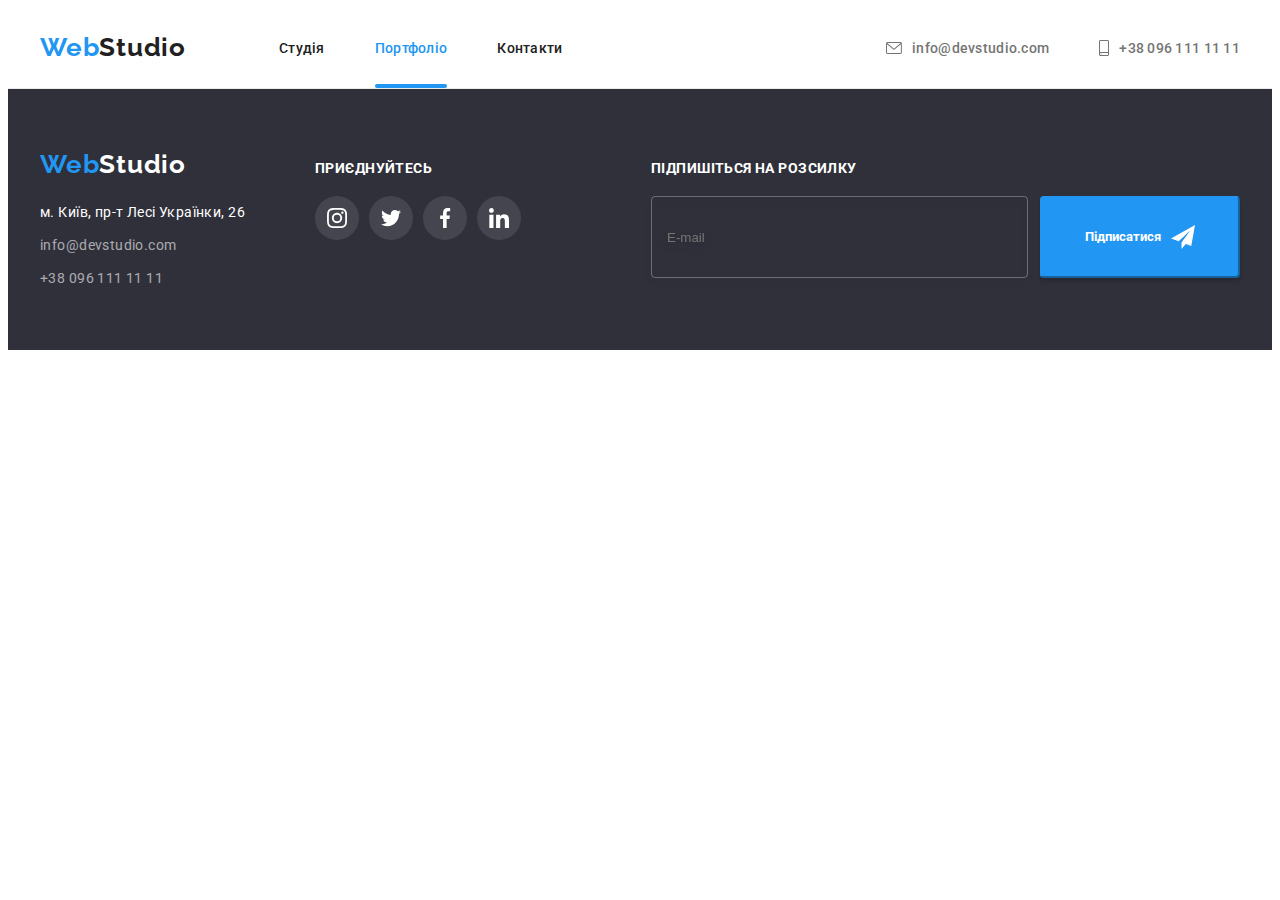
==== commit 648a18c2: "Btn-hyphen" ====
--- a/portfolio.html
+++ b/portfolio.html
@@ -51,7 +51,7 @@
         </nav>
         <!--посилання на пошту і телефон-->
         <ul class="contacts-list list">
-          <li>
+          <li class="contacts-list__item">
             <a
               class="contacts-list__link link"
               href="mailto:info@devstudio.com"
@@ -59,15 +59,15 @@
               <svg class="contacts-list__icon" width="16" height="12">
                 <use href="./images/symbol-defs.svg#icon-mail"></use>
               </svg>
-              <span>info@devstudio.com</span>
+              <span class="contacts-list__info">info@devstudio.com</span>
             </a>
           </li>
-          <li>
+          <li class="contacts-list__item">
             <a class="contacts-list__link link" href="tel:+380961111111">
               <svg class="contacts-list__icon" width="10" height="16">
                 <use href="./images/symbol-defs.svg#icon-smartphone"></use>
               </svg>
-              <span>+38 096 111 11 11</span>
+              <span class="contacts-list__info">+38 096 111 11 11</span>
             </a>
           </li>
         </ul>
@@ -75,11 +75,11 @@
     </header>
     <main>
       <!-- Portfolio section -->
-      <section class="section">
+      <!-- <section class="section">
         <div class="container">
-          <!-- прихований заголовок -->
+
           <h1 class="title-hidden visually-hidden">Портфоліо</h1>
-          <!-- Фільтр -->
+
           <ul class="btn-set list">
             <li>
               <button class="filter-btn filter-btn--current" type="button">
@@ -87,7 +87,9 @@
               </button>
             </li>
             <li>
-              <button class="filter-btn" type="button">Веб-сайти</button>
+              <button class="filter-btn filter-btn--hyphen" type="button">
+                Веб-сайти
+              </button>
             </li>
             <li>
               <button class="filter-btn" type="button">Додатки</button>
@@ -99,7 +101,8 @@
               <button class="filter-btn" type="button">Маркетинг</button>
             </li>
           </ul>
-          <!-- Портфоліо -->
+
+
           <ul class="portfolio-set card-set list">
             <li class="portfolio-items">
               <a class="portfolio-link link" href="">
@@ -323,12 +326,11 @@
             </li>
           </ul>
         </div>
-      </section>
+      </section> -->
     </main>
     <footer class="footer">
-      <!--логотип-->
       <div class="footer__container container">
-        <div>
+        <div class="footer__contacts">
           <a class="logo footer__logo link" lang="en" href="./index.html"
             >Web<span class="logo__title logo__title--white">Studio</span>
           </a>
@@ -348,7 +350,7 @@
             </ul>
           </address>
         </div>
-        <div>
+        <div class="footer__socialmedia">
           <p class="join-text join-text--indent-below">Приєднуйтесь</p>
           <ul class="social-list social-list--line-up list">
             <li class="join-item">
@@ -405,10 +407,7 @@
             </li>
           </ul>
         </div>
-        <!-- Підписка на розсилку -->
-        <!-- Зроблено стилі ховеру та фокусу для кнопки та стиль фокусу для інпуту.
-      В макеті стилі для ховеру і фокусу елементів форми підписки є відсутніми, 
-      але ментори деяких студентів це вимагали -->
+
         <div class="subscribe-container">
           <p class="join-text join-text--indent-below">
             Підпишіться на розсилку
--- a/css/main.min.css
+++ b/css/main.min.css
@@ -1 +1 @@
-:root{--main-font: "Roboto", sans-serif;--secondary-font: "Raleway", sans-serif;--main-txt-cl: #757575;--accent-txt-cl: #2196f3;--title-txt-cl: #212121;--white-txt-cl: #ffffff;--footer-contacts-txt-cl: rgba(255, 255, 255, 0.6);--border-modal-btn-cl: rgba(0, 0, 0, 0.1);--border-modal-input-cl: rgba(33, 33, 33, 0.2);--portfolio-overlay-bg-cl: rgba(33, 150, 243, 0.9);--backdrop-bg-cl: rgba(0, 0, 0, 0.2);--footer-social-bg-cl: rgba(255, 255, 255, 0.1);--foter-subscribe-border-cl: rgba(255, 255, 255, 0.3);--client-icon-cl: #afb1b8;--gradient-linear-bg: rgba(47, 48, 58, 0.4);--dark-bg-cl: #2f303a;--light-bg-cl: #f5f4fa;--active-bg-btn-hero: #188ce8;--filter-btn-bg-cl: #f5f4fa;--portfolio-section-wrapper-cl: #eeeeee;--header-border-cl: #ececec;--btn-border-cl: transparent;--indent-header: 50px;--indent-main: 30px;--indent-btn: 8px;--items-characteristic-section: 4;--items-about-us: 3;--items-command: 4;--items-portfolio: 3;--animation-base: 250ms cubic-bezier(0.4, 0, 0.2, 1)}.visually-hidden{position:absolute;width:1px;height:1px;margin:-1px;border:0;padding:0;white-space:nowrap;-webkit-clip-path:inset(100%);clip-path:inset(100%);clip:rect(0 0 0 0);overflow:hidden}.page{font-family:var(--main-font);color:var(--main-txt-cl)}h1,h2,h3,h4,h5,h6,p{margin:0}.list{list-style:none;padding:0;margin:0}.link{text-decoration:none;color:currentColor}img{display:block}.btn{min-width:200px;min-height:50px;padding-top:10px;padding-right:32px;padding-bottom:10px;padding-left:32px;font-family:inherit;font-weight:700;line-height:1.875;color:var(--white-txt-cl);background-color:var(--accent-txt-cl);-webkit-box-shadow:0px 4px 4px rgba(0,0,0,.15);box-shadow:0px 4px 4px rgba(0,0,0,.15);border-radius:4px;border:var(--btn-border-cl);cursor:pointer;-webkit-transition:background-color var(--animation-base);transition:background-color var(--animation-base)}.btn:hover,.btn:focus{background-color:var(--active-bg-btn-hero)}.filter-btn{min-height:38px;padding-top:6px;padding-right:22px;padding-bottom:6px;padding-left:22px;font-family:inherit;font-weight:500;line-height:1.625;letter-spacing:.03em;color:var(--title-txt-cl);background-color:var(--filter-btn-bg-cl);border-radius:4px;border:var(--btn-border-cl);cursor:pointer;-webkit-transition:background-color var(--animation-base),-webkit-box-shadow var(--animation-base) color var(--animation-base);transition:background-color var(--animation-base),-webkit-box-shadow var(--animation-base) color var(--animation-base);transition:background-color var(--animation-base),box-shadow var(--animation-base) color var(--animation-base);transition:background-color var(--animation-base),box-shadow var(--animation-base) color var(--animation-base),-webkit-box-shadow var(--animation-base) color var(--animation-base)}.filter-btn:hover,.filter-btn:focus{color:var(--white-txt-cl);background-color:var(--active-bg-btn-hero);-webkit-box-shadow:0px 3px 1px rgba(0,0,0,.1),0px 1px 2px rgba(0,0,0,.08),0px 2px 2px rgba(0,0,0,.12);box-shadow:0px 3px 1px rgba(0,0,0,.1),0px 1px 2px rgba(0,0,0,.08),0px 2px 2px rgba(0,0,0,.12)}.filter-btn--current{color:var(--white-txt-cl);background-color:var(--accent-txt-cl)}.subscribe-btn{display:-webkit-box;display:-ms-flexbox;display:flex;-webkit-box-align:center;-ms-flex-align:center;align-items:center;-webkit-box-pack:center;-ms-flex-pack:center;justify-content:center;padding:10px;gap:10px;min-width:200px;min-height:50px;font-family:inherit;font-weight:700;line-height:1.875;color:var(--white-txt-cl);background-color:var(--accent-txt-cl);-webkit-box-shadow:0px 4px 4px rgba(0,0,0,.15);box-shadow:0px 4px 4px rgba(0,0,0,.15);border-radius:4px;border-color:var(--accent-txt-cl);cursor:pointer;-webkit-transition:background-color var(--animation-base);transition:background-color var(--animation-base)}.subscribe-btn:hover,.subscribe-btn:focus{background-color:var(--active-bg-btn-hero)}.subscribe-btn__icon-send{fill:currentColor}.btn-close{position:absolute;top:8px;right:8px;display:-webkit-box;display:-ms-flexbox;display:flex;-webkit-box-align:center;-ms-flex-align:center;align-items:center;-webkit-box-pack:center;-ms-flex-pack:center;justify-content:center;padding:0;width:30px;height:30px;border-radius:50%;background:var(--white-txt-cl);border:1px solid var(--border-modal-btn-cl);cursor:pointer;-webkit-transition:color var(--animation-base);transition:color var(--animation-base)}.btn-close:hover,.btn-close:focus{color:var(--accent-txt-cl)}.btn-close__icon:hover,.btn-close__icon:focus{fill:currentColor}.submit-btn{margin-right:auto;margin-left:auto;display:-webkit-box;display:-ms-flexbox;display:flex;-webkit-box-align:center;-ms-flex-align:center;align-items:center;-webkit-box-pack:center;-ms-flex-pack:center;justify-content:center;min-width:200px;min-height:50px;padding:10px;font-family:inherit;font-weight:700;line-height:1.875;color:var(--white-txt-cl);background-color:var(--accent-txt-cl);-webkit-box-shadow:0px 4px 4px rgba(0,0,0,.15);box-shadow:0px 4px 4px rgba(0,0,0,.15);border-radius:4px;border:var(--btn-border-cl);cursor:pointer;-webkit-transition:background-color var(--animation-base);transition:background-color var(--animation-base)}.submit-btn:hover,.submit-btn:focus{background-color:var(--active-bg-btn-hero)}.card-set{display:-webkit-box;display:-ms-flexbox;display:flex;-ms-flex-wrap:wrap;flex-wrap:wrap;gap:var(--indent-main)}.characteristic-set__item{-ms-flex-preferred-size:calc((100% - var(--indent-main)*(var(--items-characteristic-section) - 1))/var(--items-characteristic-section));flex-basis:calc((100% - var(--indent-main)*(var(--items-characteristic-section) - 1))/var(--items-characteristic-section))}.about-set{-ms-flex-preferred-size:calc((100% - var(--indent-main)*(var(--items-about-us) - 1))/var(--items-about-us));flex-basis:calc((100% - var(--indent-main)*(var(--items-about-us) - 1))/var(--items-about-us))}.command-card{-ms-flex-preferred-size:calc((100% - var(--indent-main)*(var(--items-command) - 1))/var(--items-command));flex-basis:calc((100% - var(--indent-main)*(var(--items-command) - 1))/var(--items-command))}.portfolio-items{-ms-flex-preferred-size:calc((100% - var(var(--indent-main))*(var(--items-portfolio) - 1))/var(--items-portfolio));flex-basis:calc((100% - var(var(--indent-main))*(var(--items-portfolio) - 1))/var(--items-portfolio));cursor:pointer}.btn-set{display:-webkit-box;display:-ms-flexbox;display:flex;gap:var(--indent-btn);-webkit-box-pack:center;-ms-flex-pack:center;justify-content:center;margin-bottom:50px}.section{padding-top:94px;padding-bottom:94px}.container{padding-left:15px;padding-right:15px;width:1200px;margin-left:auto;margin-right:auto}.title-section{font-weight:700;font-size:36px;line-height:1.1666666667;letter-spacing:.03em;color:var(--title-txt-cl);margin-bottom:50px;text-align:center}.main-title{width:696px;font-weight:900;font-size:44px;line-height:1.3636363636;letter-spacing:.06em;margin-right:auto;margin-bottom:30px;margin-left:auto;text-transform:uppercase;color:var(--white-txt-cl)}.characteristic-set__title{font-weight:700;font-size:14px;line-height:1.1428571429;letter-spacing:.03em;text-transform:uppercase;color:var(--title-txt-cl)}.characteristic-set__title--below-indent{margin-bottom:10px}.command-subtitle{font-weight:500;font-size:16px;line-height:1.1875;text-align:center;letter-spacing:.03em;color:var(--title-txt-cl)}.command-subtitle--indent-below{margin-bottom:10px}.subtitle-potfolio{font-weight:700;font-size:18px;line-height:2;letter-spacing:.06em;color:var(--title-txt-cl);margin-bottom:4px}.join-text{font-weight:700;font-size:14px;line-height:1.1428571429;letter-spacing:.03em;text-transform:uppercase;color:var(--white-txt-cl)}.join-text--indent-below{margin-bottom:20px}.social-list{display:-webkit-box;display:-ms-flexbox;display:flex;gap:10px}.social-list--line-up{-webkit-box-align:center;-ms-flex-align:center;align-items:center;-webkit-box-pack:center;-ms-flex-pack:center;justify-content:center}.social-link{display:-webkit-box;display:-ms-flexbox;display:flex;-webkit-box-align:center;-ms-flex-align:center;align-items:center;-webkit-box-pack:center;-ms-flex-pack:center;justify-content:center;width:44px;height:44px;background-color:var(--white-txt-cl);border-radius:50%;-webkit-transition:background-color var(--animation-base),color var(--animation-base);transition:background-color var(--animation-base),color var(--animation-base)}.social-link:hover{background-color:var(--accent-txt-cl);color:var(--white-txt-cl)}.social-link:focus{background-color:var(--accent-txt-cl);color:var(--white-txt-cl)}.social-link__icon{fill:currentColor}.social-link--dark{background-color:var(--footer-social-bg-cl)}.social-link--white-base{color:var(--white-txt-cl)}.overlay-project{position:relative;overflow:hidden}.portfolio-overlay{position:absolute;display:-webkit-box;display:-ms-flexbox;display:flex;-webkit-box-align:center;-ms-flex-align:center;align-items:center;-webkit-box-pack:center;-ms-flex-pack:center;justify-content:center;width:100%;height:100%;top:0;left:0;background:var(--portfolio-overlay-bg-cl);-webkit-transform:translateY(100%);transform:translateY(100%);-webkit-transition:-webkit-transform var(--animation-base);transition:-webkit-transform var(--animation-base);transition:transform var(--animation-base);transition:transform var(--animation-base), -webkit-transform var(--animation-base);opacity:0}.portfolio-link:hover .portfolio-overlay,.portfolio-link:focus .portfolio-overlay{-webkit-transform:translateY(0%);transform:translateY(0%);opacity:1}.portfolio-overlay__text{font-size:18px;line-height:1.5555555556;letter-spacing:.03em;color:var(--white-txt-cl);padding-left:24px;padding-right:24px}.portfolio-desc{line-height:1.875;letter-spacing:.03em}.address__text{font-style:normal;font-size:14px;line-height:1.7142857143;letter-spacing:.03em;color:var(--white-txt-cl);margin-bottom:9px}.address__contacts{display:block;font-style:normal;font-size:14px;line-height:1.7142857143;letter-spacing:.03em;color:var(--footer-contacts-txt-cl)}.address__contacts--indent-below{margin-bottom:9px}.subscribe-container{margin-left:auto}.subscribe-form{display:-webkit-box;display:-ms-flexbox;display:flex;gap:12px}.subscribe-input{min-width:358px;min-height:50px;padding-top:15px;padding-left:15px;padding-bottom:15px;padding-left:15px;border:1px solid var(--foter-subscribe-border-cl);-webkit-filter:drop-shadow(0px 4px 4px rgba(0, 0, 0, 0.15));filter:drop-shadow(0px 4px 4px rgba(0, 0, 0, 0.15));border-radius:4px;outline:rgba(0,0,0,0);background-color:rgba(0,0,0,0);color:var(--white-txt-cl);-webkit-transition:color var(--animation-base),border-color var(--animation-base);transition:color var(--animation-base),border-color var(--animation-base)}.subscribe-input:focus{font-family:inherit;color:var(--white-txt-cl);border-color:var(--accent-txt-cl)}.modal-slogan{font-weight:700;font-size:20px;line-height:1.15;text-align:center;letter-spacing:.03em;color:var(--title-txt-cl);margin-bottom:12px}.register-form{text-align:center}.form-group{display:-webkit-box;display:-ms-flexbox;display:flex;-webkit-box-orient:vertical;-webkit-box-direction:normal;-ms-flex-direction:column;flex-direction:column;gap:10px;margin-bottom:20px}.register-wrap{position:relative;display:block}.register-text{display:block;text-align:left;font-size:12px;letter-spacing:.01em;line-height:1.1666666667;color:var(--main-txt-cl);margin-bottom:4px}.input-field,.textarea-field{width:100%;padding-top:12px;padding-right:12px;padding-bottom:12px;padding-left:42px;border:1px solid var(--border-modal-input-cl);border-radius:4px;font-size:12px;line-height:1.1666666667;letter-spacing:.01em;outline:rgba(0,0,0,0);-webkit-transition:border-color var(--animation-base);transition:border-color var(--animation-base)}.input-field:focus,.textarea-field:focus{border-color:var(--accent-txt-cl)}.textarea-field{resize:none;padding-right:16px;padding-left:16px}.textarea-field:focus{border-color:var(--accent-txt-cl)}.register-form-icon{position:absolute;top:50%;left:12px;-webkit-transition:fill var(--animation-base);transition:fill var(--animation-base)}.input-field:focus+.register-form-icon{fill:var(--accent-txt-cl)}.register-agreement{display:-webkit-box;display:-ms-flexbox;display:flex;-webkit-box-align:center;-ms-flex-align:center;align-items:center;-webkit-box-pack:center;-ms-flex-pack:center;justify-content:center;gap:7px;margin-bottom:30px}.register-agreement__text{font-size:14px;line-height:1.7142857143;letter-spacing:.03em}.register-agreement__link{-webkit-text-decoration-line:underline;text-decoration-line:underline;text-underline-position:under;color:var(--accent-txt-cl)}.register-checkbox:checked+.register-icon .register-icon__uncheck{opacity:0;-webkit-transition:opacity var(--animation-base);transition:opacity var(--animation-base)}.register-icon__check{opacity:0;fill:var(--active-bg-btn-hero);-webkit-transition:opacity var(--animation-base);transition:opacity var(--animation-base)}.register-checkbox:checked+.register-icon .register-icon__check{opacity:1}.backdrop{position:fixed;top:0;left:0;width:100%;height:100%;background:var(--backdrop-bg-cl);opacity:1;-webkit-transition:opacity var(--animation-base),visibility var(--animation-base);transition:opacity var(--animation-base),visibility var(--animation-base)}.modal{position:absolute;top:50%;left:50%;min-width:528px;min-height:581px;padding:40px;background:var(--white-txt-cl);-webkit-box-shadow:0px 1px 3px rgba(0,0,0,.12),0px 1px 1px rgba(0,0,0,.14),0px 2px 1px rgba(0,0,0,.2);box-shadow:0px 1px 3px rgba(0,0,0,.12),0px 1px 1px rgba(0,0,0,.14),0px 2px 1px rgba(0,0,0,.2);border-radius:4px;-webkit-transform:translate(-50%, -50%) scale(1);transform:translate(-50%, -50%) scale(1);-webkit-transition:opacity var(--animation-base),-webkit-transform var(--animation-base);transition:opacity var(--animation-base),-webkit-transform var(--animation-base);transition:transform var(--animation-base),opacity var(--animation-base);transition:transform var(--animation-base),opacity var(--animation-base),-webkit-transform var(--animation-base)}.backdrop.is-hidden .modal{-webkit-transform:translate(-50%, -50%) scale(0.8);transform:translate(-50%, -50%) scale(0.8)}.backdrop.is-hidden{visibility:hidden;opacity:0;pointer-events:none}.logo{display:inline-block;font-family:var(--secondary-font);font-weight:700;font-size:26px;line-height:1.1923076923;letter-spacing:.03em;color:var(--accent-txt-cl);padding-top:24px;padding-bottom:25px}.logo__title--dark{color:var(--title-txt-cl)}.logo--right-indent{margin-right:auto}.logo__title--white{color:var(--white-txt-cl)}.header{border-bottom:1px solid var(--header-border-cl)}.header__container{display:-webkit-box;display:-ms-flexbox;display:flex;-webkit-box-align:center;-ms-flex-align:center;align-items:center}.contacts-list{display:-webkit-box;display:-ms-flexbox;display:flex;margin-left:auto;gap:var(--indent-header)}.contacts-list__link{display:-webkit-box;display:-ms-flexbox;display:flex;font-weight:500;font-size:14px;line-height:1.1428571429;letter-spacing:.02em;padding-top:32px;padding-bottom:32px;gap:10px;-webkit-box-align:center;-ms-flex-align:center;align-items:center;-webkit-box-pack:center;-ms-flex-pack:center;justify-content:center;-webkit-transition:color var(--animation-base);transition:color var(--animation-base)}.contacts-list__link:hover,.contacts-list__link:focus{color:var(--accent-txt-cl)}.contacts-list__icon{fill:currentColor}.main-nav{display:-webkit-box;display:-ms-flexbox;display:flex}.site-nav{margin-left:93px;display:-webkit-box;display:-ms-flexbox;display:flex;gap:var(--indent-header)}.site-nav__link{display:inline-block;color:var(--title-txt-cl);font-weight:500;font-size:14px;line-height:1.1428571429;letter-spacing:.02em;padding-top:32px;padding-bottom:32px;-webkit-transition:color var(--animation-base);transition:color var(--animation-base)}.site-nav__link:hover,.site-nav__link:focus{color:var(--accent-txt-cl)}.site-nav--current{position:relative;color:var(--accent-txt-cl)}.site-nav--current::after{position:absolute;bottom:0;left:0;content:"";display:block;width:100%;height:4px;background:var(--accent-txt-cl);border-radius:2px}.section-hero{max-width:1600px;margin-left:auto;margin-right:auto;background-color:var(--dark-bg-cl);background-image:-webkit-gradient(linear, left top, right top, from(var(--gradient-linear-bg)), to(var(--gradient-linear-bg))),url(../images/backgrounds/bg1.jpg);background-image:linear-gradient(to right, var(--gradient-linear-bg), var(--gradient-linear-bg)),url(../images/backgrounds/bg1.jpg);background-repeat:no-repeat;background-position:center;background-size:cover;text-align:center;padding-top:200px;padding-bottom:200px}.characteristic-set__contaniner{display:-webkit-box;display:-ms-flexbox;display:flex;-webkit-box-align:center;-ms-flex-align:center;align-items:center;-webkit-box-pack:center;-ms-flex-pack:center;justify-content:center;width:270px;height:120px;background:var(--light-bg-cl);border-radius:4px}.characteristic-set__contaniner--below-indent{margin-bottom:30px}.characteristic-set__desc{font-size:14px;line-height:1.7142857143;letter-spacing:.03em}.about-section{padding-top:0}.about-set__card{position:relative}.about-set__overlay{position:absolute;bottom:0;display:-webkit-box;display:-ms-flexbox;display:flex;-webkit-box-pack:center;-ms-flex-pack:center;justify-content:center;-webkit-box-align:center;-ms-flex-align:center;align-items:center;width:370px;height:70px;background-color:var(--gradient-linear-bg)}.about-set__text{font-weight:700;font-size:14px;line-height:1.1428571429;letter-spacing:.03em;text-transform:uppercase;color:var(--white-txt-cl)}.command-section{background-color:var(--light-bg-cl)}.command-wrapper{padding-top:30px;padding-right:5px;padding-bottom:30px;padding-left:5px;background:var(--white-txt-cl);-webkit-box-shadow:0px 1px 3px rgba(0,0,0,.12),0px 1px 1px rgba(0,0,0,.14),0px 2px 1px rgba(0,0,0,.2);box-shadow:0px 1px 3px rgba(0,0,0,.12),0px 1px 1px rgba(0,0,0,.14),0px 2px 1px rgba(0,0,0,.2);border-radius:0px 0px 4px 4px}.command-role{line-height:1.1875;text-align:center;letter-spacing:.03em;margin-bottom:16px}.command-role--indent-below{margin-bottom:16px}.portfolio-link{display:block;-webkit-transition:-webkit-box-shadow var(--animation-base);transition:-webkit-box-shadow var(--animation-base);transition:box-shadow var(--animation-base);transition:box-shadow var(--animation-base), -webkit-box-shadow var(--animation-base)}.portfolio-link:hover,.portfolio-link:focus{-webkit-box-shadow:0px 3px 1px rgba(0,0,0,.1),0px 1px 2px rgba(0,0,0,.08),0px 2px 2px rgba(0,0,0,.12);box-shadow:0px 3px 1px rgba(0,0,0,.1),0px 1px 2px rgba(0,0,0,.08),0px 2px 2px rgba(0,0,0,.12)}.portfolio-wrapper{padding-top:20px;padding-right:24px;padding-bottom:20px;padding-left:24px;background:var(--white-txt-cl);border:1px solid var(--portfolio-section-wrapper-cl);border-top:none}.client-list{display:-webkit-box;display:-ms-flexbox;display:flex;gap:30px}.client-link{display:-webkit-box;display:-ms-flexbox;display:flex;-webkit-box-align:center;-ms-flex-align:center;align-items:center;-webkit-box-pack:center;-ms-flex-pack:center;justify-content:center;width:170px;height:92px;border:1px solid var(--client-icon-cl);color:var(--client-icon-cl);border-radius:4px;-webkit-transition:color var(--animation-base),border var(--animation-base);transition:color var(--animation-base),border var(--animation-base)}.client-link:hover{color:var(--accent-txt-cl);border:1px solid var(--accent-txt-cl)}.client-link:focus{color:var(--accent-txt-cl);border:1px solid var(--accent-txt-cl)}.client-link__icon{fill:currentColor}.footer{background-color:var(--dark-bg-cl);padding-top:60px;padding-bottom:60px}.footer__container{display:-webkit-box;display:-ms-flexbox;display:flex;-webkit-box-align:baseline;-ms-flex-align:baseline;align-items:baseline;gap:70px}.footer__logo{margin-bottom:20px;padding-top:0;padding-right:0;padding-bottom:0;padding-left:0}/*# sourceMappingURL=main.min.css.map */+:root{--main-font: "Roboto", sans-serif;--secondary-font: "Raleway", sans-serif;--main-txt-cl: #757575;--accent-txt-cl: #2196f3;--title-txt-cl: #212121;--white-txt-cl: #ffffff;--footer-contacts-txt-cl: rgba(255, 255, 255, 0.6);--border-modal-btn-cl: rgba(0, 0, 0, 0.1);--border-modal-input-cl: rgba(33, 33, 33, 0.2);--portfolio-overlay-bg-cl: rgba(33, 150, 243, 0.9);--backdrop-bg-cl: rgba(0, 0, 0, 0.2);--footer-social-bg-cl: rgba(255, 255, 255, 0.1);--foter-subscribe-border-cl: rgba(255, 255, 255, 0.3);--client-icon-cl: #afb1b8;--gradient-linear-bg: rgba(47, 48, 58, 0.4);--dark-bg-cl: #2f303a;--light-bg-cl: #f5f4fa;--active-bg-btn-hero: #188ce8;--filter-btn-bg-cl: #f5f4fa;--portfolio-section-wrapper-cl: #eeeeee;--header-border-cl: #ececec;--btn-border-cl: transparent;--indent-header: 50px;--indent-main: 30px;--indent-btn: 8px;--items-characteristic-section: 4;--items-about-us: 3;--items-command: 4;--items-portfolio: 3;--animation-base: 250ms cubic-bezier(0.4, 0, 0.2, 1)}.visually-hidden{position:absolute;width:1px;height:1px;margin:-1px;border:0;padding:0;white-space:nowrap;-webkit-clip-path:inset(100%);clip-path:inset(100%);clip:rect(0 0 0 0);overflow:hidden}.page{font-family:var(--main-font);color:var(--main-txt-cl)}h1,h2,h3,h4,h5,h6,p{margin:0}.list{list-style:none;padding:0;margin:0}.link{text-decoration:none;color:currentColor}img{display:block}.btn{min-width:200px;min-height:50px;padding-top:10px;padding-right:32px;padding-bottom:10px;padding-left:32px;font-family:inherit;font-weight:700;line-height:1.875;color:var(--white-txt-cl);background-color:var(--accent-txt-cl);-webkit-box-shadow:0px 4px 4px rgba(0,0,0,.15);box-shadow:0px 4px 4px rgba(0,0,0,.15);border-radius:4px;border:var(--btn-border-cl);cursor:pointer;-webkit-transition:background-color var(--animation-base);transition:background-color var(--animation-base)}.btn:hover,.btn:focus{background-color:var(--active-bg-btn-hero)}.filter-btn{min-height:38px;padding-top:6px;padding-right:22px;padding-bottom:6px;padding-left:22px;font-family:inherit;font-weight:500;line-height:1.625;letter-spacing:.03em;color:var(--title-txt-cl);background-color:var(--filter-btn-bg-cl);border-radius:4px;border:var(--btn-border-cl);cursor:pointer;-webkit-transition:background-color var(--animation-base),-webkit-box-shadow var(--animation-base) color var(--animation-base);transition:background-color var(--animation-base),-webkit-box-shadow var(--animation-base) color var(--animation-base);transition:background-color var(--animation-base),box-shadow var(--animation-base) color var(--animation-base);transition:background-color var(--animation-base),box-shadow var(--animation-base) color var(--animation-base),-webkit-box-shadow var(--animation-base) color var(--animation-base)}.filter-btn:hover,.filter-btn:focus{color:var(--white-txt-cl);background-color:var(--active-bg-btn-hero);-webkit-box-shadow:0px 3px 1px rgba(0,0,0,.1),0px 1px 2px rgba(0,0,0,.08),0px 2px 2px rgba(0,0,0,.12);box-shadow:0px 3px 1px rgba(0,0,0,.1),0px 1px 2px rgba(0,0,0,.08),0px 2px 2px rgba(0,0,0,.12)}.filter-btn--current{color:var(--white-txt-cl);background-color:var(--accent-txt-cl)}@media screen and (max-width: 1199px){.filter-btn--hyphen{min-width:125px}}.subscribe-btn{display:-webkit-box;display:-ms-flexbox;display:flex;-webkit-box-align:center;-ms-flex-align:center;align-items:center;-webkit-box-pack:center;-ms-flex-pack:center;justify-content:center;padding:10px;gap:10px;min-width:200px;min-height:50px;font-family:inherit;font-weight:700;line-height:1.875;color:var(--white-txt-cl);background-color:var(--accent-txt-cl);-webkit-box-shadow:0px 4px 4px rgba(0,0,0,.15);box-shadow:0px 4px 4px rgba(0,0,0,.15);border-radius:4px;border-color:var(--accent-txt-cl);cursor:pointer;-webkit-transition:background-color var(--animation-base);transition:background-color var(--animation-base)}.subscribe-btn:hover,.subscribe-btn:focus{background-color:var(--active-bg-btn-hero)}@media screen and (max-width: 1199px){.subscribe-btn{margin:0 auto}}.subscribe-btn__icon-send{fill:currentColor}.btn-close{position:absolute;top:8px;right:8px;display:-webkit-box;display:-ms-flexbox;display:flex;-webkit-box-align:center;-ms-flex-align:center;align-items:center;-webkit-box-pack:center;-ms-flex-pack:center;justify-content:center;padding:0;width:30px;height:30px;border-radius:50%;background:var(--white-txt-cl);border:1px solid var(--border-modal-btn-cl);cursor:pointer;-webkit-transition:color var(--animation-base);transition:color var(--animation-base)}.btn-close:hover,.btn-close:focus{color:var(--accent-txt-cl)}.btn-close__icon:hover,.btn-close__icon:focus{fill:currentColor}.submit-btn{margin-right:auto;margin-left:auto;display:-webkit-box;display:-ms-flexbox;display:flex;-webkit-box-align:center;-ms-flex-align:center;align-items:center;-webkit-box-pack:center;-ms-flex-pack:center;justify-content:center;min-width:200px;min-height:50px;padding:10px;font-family:inherit;font-weight:700;line-height:1.875;color:var(--white-txt-cl);background-color:var(--accent-txt-cl);-webkit-box-shadow:0px 4px 4px rgba(0,0,0,.15);box-shadow:0px 4px 4px rgba(0,0,0,.15);border-radius:4px;border:var(--btn-border-cl);cursor:pointer;-webkit-transition:background-color var(--animation-base);transition:background-color var(--animation-base)}.submit-btn:hover,.submit-btn:focus{background-color:var(--active-bg-btn-hero)}.card-set{display:-webkit-box;display:-ms-flexbox;display:flex;-ms-flex-wrap:wrap;flex-wrap:wrap;gap:var(--indent-main)}@media screen and (min-width: 480px){.characteristic-set__item{--items-characteristic-section: 1;-ms-flex-preferred-size:calc((100% - var(--indent-main)*(var(--items-characteristic-section) - 1))/var(--items-characteristic-section));flex-basis:calc((100% - var(--indent-main)*(var(--items-characteristic-section) - 1))/var(--items-characteristic-section))}}@media screen and (min-width: 768px){.characteristic-set__item{--items-characteristic-section: 2}}@media screen and (min-width: 1200px){.characteristic-set__item{--items-characteristic-section: 4}}.about-set{-ms-flex-preferred-size:calc((100% - var(--indent-main)*(var(--items-about-us) - 1))/var(--items-about-us));flex-basis:calc((100% - var(--indent-main)*(var(--items-about-us) - 1))/var(--items-about-us))}.command-card{-ms-flex-preferred-size:calc((100% - var(--indent-main)*(var(--items-command) - 1))/var(--items-command));flex-basis:calc((100% - var(--indent-main)*(var(--items-command) - 1))/var(--items-command))}.client-item{display:-webkit-box;display:-ms-flexbox;display:flex;-webkit-box-align:center;-ms-flex-align:center;align-items:center;-webkit-box-pack:center;-ms-flex-pack:center;justify-content:center;height:92px;--items-characteristic-section: 2;-ms-flex-preferred-size:calc((100% - var(--indent-main)*(var(--items-characteristic-section) - 1))/var(--items-characteristic-section));flex-basis:calc((100% - var(--indent-main)*(var(--items-characteristic-section) - 1))/var(--items-characteristic-section))}@media screen and (min-width: 768px){.client-item{--items-characteristic-section: 3}}@media screen and (min-width: 1200px){.client-item{--items-characteristic-section: 6}}.portfolio-items{-ms-flex-preferred-size:calc((100% - var(var(--indent-main))*(var(--items-portfolio) - 1))/var(--items-portfolio));flex-basis:calc((100% - var(var(--indent-main))*(var(--items-portfolio) - 1))/var(--items-portfolio));cursor:pointer}.btn-set{display:-webkit-box;display:-ms-flexbox;display:flex;gap:var(--indent-btn);-webkit-box-pack:center;-ms-flex-pack:center;justify-content:center;margin-bottom:50px}.section{padding-top:60px;padding-bottom:60px}@media screen and (min-width: 1200px){.section{padding-top:94px;padding-bottom:94px}}.container{padding-left:15px;padding-right:15px;margin-left:auto;margin-right:auto}@media screen and (min-width: 480px){.container{width:480px}}@media screen and (min-width: 768px){.container{width:768px}}@media screen and (min-width: 1200px){.container{width:1200px}}.title-section{font-weight:700;font-size:36px;line-height:1.1666666667;letter-spacing:.03em;color:var(--title-txt-cl);margin-bottom:30px;text-align:center}@media screen and (min-width: 1200px){.title-section{margin-bottom:50px}}.main-title{width:696px;font-weight:900;font-size:44px;line-height:1.3636363636;letter-spacing:.06em;margin-right:auto;margin-bottom:30px;margin-left:auto;text-transform:uppercase;color:var(--white-txt-cl)}.characteristic-set__title{text-align:center;font-weight:700;font-size:14px;line-height:1.1428571429;letter-spacing:.03em;text-transform:uppercase;color:var(--title-txt-cl)}.characteristic-set__title--below-indent{margin-bottom:10px}@media screen and (min-width: 768px){.characteristic-set__title{text-align:left}}.command-subtitle{font-weight:500;font-size:16px;line-height:1.1875;text-align:center;letter-spacing:.03em;color:var(--title-txt-cl)}.command-subtitle--indent-below{margin-bottom:10px}.subtitle-potfolio{font-weight:700;font-size:18px;line-height:2;letter-spacing:.06em;color:var(--title-txt-cl);margin-bottom:4px}.join-text{font-weight:700;font-size:14px;line-height:1.1428571429;letter-spacing:.03em;text-transform:uppercase;color:var(--white-txt-cl)}.join-text--indent-below{margin-bottom:20px}@media screen and (max-width: 1199px){.join-text{text-align:center}}.social-list{display:-webkit-box;display:-ms-flexbox;display:flex;gap:10px}.social-list--line-up{-webkit-box-align:center;-ms-flex-align:center;align-items:center;-webkit-box-pack:center;-ms-flex-pack:center;justify-content:center}.social-link{display:-webkit-box;display:-ms-flexbox;display:flex;-webkit-box-align:center;-ms-flex-align:center;align-items:center;-webkit-box-pack:center;-ms-flex-pack:center;justify-content:center;width:44px;height:44px;background-color:var(--white-txt-cl);border-radius:50%;-webkit-transition:background-color var(--animation-base),color var(--animation-base);transition:background-color var(--animation-base),color var(--animation-base)}.social-link:hover{background-color:var(--accent-txt-cl);color:var(--white-txt-cl)}.social-link:focus{background-color:var(--accent-txt-cl);color:var(--white-txt-cl)}.social-link__icon{fill:currentColor}.social-link--dark{background-color:var(--footer-social-bg-cl)}.social-link--white-base{color:var(--white-txt-cl)}.overlay-project{position:relative;overflow:hidden}.portfolio-overlay{position:absolute;display:-webkit-box;display:-ms-flexbox;display:flex;-webkit-box-align:center;-ms-flex-align:center;align-items:center;-webkit-box-pack:center;-ms-flex-pack:center;justify-content:center;width:100%;height:100%;top:0;left:0;background:var(--portfolio-overlay-bg-cl);-webkit-transform:translateY(100%);transform:translateY(100%);-webkit-transition:-webkit-transform var(--animation-base);transition:-webkit-transform var(--animation-base);transition:transform var(--animation-base);transition:transform var(--animation-base), -webkit-transform var(--animation-base);opacity:0}.portfolio-link:hover .portfolio-overlay,.portfolio-link:focus .portfolio-overlay{-webkit-transform:translateY(0%);transform:translateY(0%);opacity:1}.portfolio-overlay__text{font-size:18px;line-height:1.5555555556;letter-spacing:.03em;color:var(--white-txt-cl);padding-left:24px;padding-right:24px}.portfolio-desc{line-height:1.875;letter-spacing:.03em}.address__text{text-align:center;font-style:normal;font-size:14px;line-height:1.7142857143;letter-spacing:.03em;color:var(--white-txt-cl);margin-bottom:8px}@media screen and (max-width: 1199px){.address__text{text-align:center}}@media screen and (min-width: 1200px){.address__text{margin-bottom:9px}}.address__contacts{display:block;font-style:normal;font-size:14px;line-height:1.7142857143;letter-spacing:.03em;color:var(--footer-contacts-txt-cl)}.address__contacts--indent-below{margin-bottom:8px}@media screen and (min-width: 1200px){.address__contacts--indent-below{margin-bottom:9px}}@media screen and (max-width: 1199px){.address__contacts{text-align:center}}@media screen and (min-width: 1200px){.subscribe-container{margin-left:auto}}.subscribe-form{text-align:center}@media screen and (min-width: 1200px){.subscribe-form{display:-webkit-box;display:-ms-flexbox;display:flex;gap:12px}}.subscribe-input{display:inline-block;width:100%;min-height:50px;padding-top:15px;padding-left:15px;padding-bottom:15px;padding-left:15px;border:1px solid var(--foter-subscribe-border-cl);-webkit-filter:drop-shadow(0px 4px 4px rgba(0, 0, 0, 0.15));filter:drop-shadow(0px 4px 4px rgba(0, 0, 0, 0.15));border-radius:4px;outline:rgba(0,0,0,0);background-color:rgba(0,0,0,0);color:var(--white-txt-cl);-webkit-transition:color var(--animation-base),border-color var(--animation-base);transition:color var(--animation-base),border-color var(--animation-base)}.subscribe-input:focus{font-family:inherit;color:var(--white-txt-cl);border-color:var(--accent-txt-cl)}@media screen and (min-width: 768px)and (max-width: 1199px){.subscribe-input{width:450px}}@media screen and (min-width: 1200px){.subscribe-input{width:358px}}@media screen and (max-width: 1199px){.subscribe-input{margin-bottom:20px}}.modal-slogan{font-weight:700;font-size:20px;line-height:1.15;text-align:center;letter-spacing:.03em;color:var(--title-txt-cl);margin-bottom:12px}.register-form{text-align:center}.form-group{display:-webkit-box;display:-ms-flexbox;display:flex;-webkit-box-orient:vertical;-webkit-box-direction:normal;-ms-flex-direction:column;flex-direction:column;gap:10px;margin-bottom:20px}.register-wrap{position:relative;display:block}.register-text{display:block;text-align:left;font-size:12px;letter-spacing:.01em;line-height:1.1666666667;color:var(--main-txt-cl);margin-bottom:4px}.input-field,.textarea-field{width:100%;padding-top:12px;padding-right:12px;padding-bottom:12px;padding-left:42px;border:1px solid var(--border-modal-input-cl);border-radius:4px;font-size:12px;line-height:1.1666666667;letter-spacing:.01em;outline:rgba(0,0,0,0);-webkit-transition:border-color var(--animation-base);transition:border-color var(--animation-base)}.input-field:focus,.textarea-field:focus{border-color:var(--accent-txt-cl)}.textarea-field{resize:none;padding-right:16px;padding-left:16px}.textarea-field:focus{border-color:var(--accent-txt-cl)}.register-form-icon{position:absolute;top:50%;left:12px;-webkit-transition:fill var(--animation-base);transition:fill var(--animation-base)}.input-field:focus+.register-form-icon{fill:var(--accent-txt-cl)}.register-agreement{display:-webkit-box;display:-ms-flexbox;display:flex;-webkit-box-align:center;-ms-flex-align:center;align-items:center;-webkit-box-pack:center;-ms-flex-pack:center;justify-content:center;gap:7px;margin-bottom:30px}.register-agreement__text{font-size:12px;line-height:1.7142857143;letter-spacing:.03em}@media screen and (min-width: 1200px){.register-agreement__text{font-size:14}}.register-agreement__link{-webkit-text-decoration-line:underline;text-decoration-line:underline;text-underline-position:under;color:var(--accent-txt-cl)}.register-checkbox:checked+.register-icon .register-icon__uncheck{opacity:0;-webkit-transition:opacity var(--animation-base);transition:opacity var(--animation-base)}.register-icon__check{opacity:0;fill:var(--active-bg-btn-hero);-webkit-transition:opacity var(--animation-base);transition:opacity var(--animation-base)}.register-checkbox:checked+.register-icon .register-icon__check{opacity:1}.backdrop{position:fixed;top:0;left:0;width:100%;height:100%;background:var(--backdrop-bg-cl);opacity:1;-webkit-transition:opacity var(--animation-base),visibility var(--animation-base);transition:opacity var(--animation-base),visibility var(--animation-base)}.modal{position:absolute;top:50%;left:50%;min-width:450px;min-height:609px;padding:40px;background:var(--white-txt-cl);-webkit-box-shadow:0px 1px 3px rgba(0,0,0,.12),0px 1px 1px rgba(0,0,0,.14),0px 2px 1px rgba(0,0,0,.2);box-shadow:0px 1px 3px rgba(0,0,0,.12),0px 1px 1px rgba(0,0,0,.14),0px 2px 1px rgba(0,0,0,.2);border-radius:4px;-webkit-transform:translate(-50%, -50%) scale(1);transform:translate(-50%, -50%) scale(1);-webkit-transition:opacity var(--animation-base),-webkit-transform var(--animation-base);transition:opacity var(--animation-base),-webkit-transform var(--animation-base);transition:transform var(--animation-base),opacity var(--animation-base);transition:transform var(--animation-base),opacity var(--animation-base),-webkit-transform var(--animation-base)}.backdrop.is-hidden .modal{-webkit-transform:translate(-50%, -50%) scale(0.8);transform:translate(-50%, -50%) scale(0.8)}@media screen and (min-width: 1200px){.modal{min-width:528px;min-height:581px}}.backdrop.is-hidden{visibility:hidden;opacity:0;pointer-events:none}.logo{display:inline-block;font-family:var(--secondary-font);font-weight:700;font-size:24px;line-height:1.1666666667;letter-spacing:.03em;color:var(--accent-txt-cl);padding-top:16px;padding-bottom:16px}@media screen and (min-width: 768px){.logo{padding-top:26px;padding-bottom:26px}}@media screen and (min-width: 1200px){.logo{padding-top:24px;padding-bottom:25px;font-weight:700;font-size:26px;line-height:1.1923076923}}.logo__title--dark{color:var(--title-txt-cl)}.logo--right-indent{margin-right:auto}.logo__title--white{color:var(--white-txt-cl)}.header{border-bottom:1px solid var(--header-border-cl)}.header__container{display:-webkit-box;display:-ms-flexbox;display:flex;-webkit-box-align:center;-ms-flex-align:center;align-items:center}.contacts-list{margin-left:auto}@media screen and (max-width: 767px){.contacts-list{display:none}}@media screen and (min-width: 768px)and (max-width: 1199px){.contacts-list{display:-webkit-box;display:-ms-flexbox;display:flex;-ms-flex-wrap:wrap;flex-wrap:wrap;max-width:138px}}@media screen and (min-width: 1200px){.contacts-list{display:-webkit-box;display:-ms-flexbox;display:flex;gap:var(--indent-header)}}@media screen and (min-width: 768px)and (max-width: 1199px){.contacts-list__item:not(:last-child){margin-bottom:10px}}.contacts-list__link{display:-webkit-box;display:-ms-flexbox;display:flex;font-weight:500;font-size:12px;line-height:1.1666666667;letter-spacing:.02em;gap:10px;-webkit-box-align:center;-ms-flex-align:center;align-items:center;-webkit-box-pack:center;-ms-flex-pack:center;justify-content:center;-webkit-transition:color var(--animation-base);transition:color var(--animation-base)}.contacts-list__link:hover,.contacts-list__link:focus{color:var(--accent-txt-cl)}@media screen and (min-width: 1200px){.contacts-list__link{padding-top:32px;padding-bottom:32px;font-size:14px;line-height:1.1428571429}}.contacts-list__icon{fill:currentColor}.main-nav{display:-webkit-box;display:-ms-flexbox;display:flex}.site-nav{margin-left:88px;display:-webkit-box;display:-ms-flexbox;display:flex;gap:var(--indent-header)}@media screen and (max-width: 767px){.site-nav{display:none}}@media screen and (min-width: 1200px){.site-nav{margin-left:93px}}.site-nav__link{display:inline-block;color:var(--title-txt-cl);font-weight:500;font-size:14px;line-height:1.1428571429;letter-spacing:.02em;padding-top:32px;padding-bottom:32px;-webkit-transition:color var(--animation-base);transition:color var(--animation-base)}.site-nav__link:hover,.site-nav__link:focus{color:var(--accent-txt-cl)}.site-nav--current{position:relative;color:var(--accent-txt-cl)}.site-nav--current::after{position:absolute;bottom:0;left:0;content:"";display:block;width:100%;height:4px;background:var(--accent-txt-cl);border-radius:2px}.section-hero{max-width:1600px;margin-left:auto;margin-right:auto;background-color:var(--dark-bg-cl);background-image:-webkit-gradient(linear, left top, right top, from(var(--gradient-linear-bg)), to(var(--gradient-linear-bg))),url(../images/backgrounds/bg1.jpg);background-image:linear-gradient(to right, var(--gradient-linear-bg), var(--gradient-linear-bg)),url(../images/backgrounds/bg1.jpg);background-repeat:no-repeat;background-position:center;background-size:cover;text-align:center;padding-top:200px;padding-bottom:200px}.characteristic-set__contaniner{display:-webkit-box;display:-ms-flexbox;display:flex;-webkit-box-align:center;-ms-flex-align:center;align-items:center;-webkit-box-pack:center;-ms-flex-pack:center;justify-content:center;height:120px;background:var(--light-bg-cl);border-radius:4px}.characteristic-set__contaniner--below-indent{margin-bottom:30px}@media screen and (min-width: 480px){.characteristic-set__contaniner{max-width:450px}}@media screen and (min-width: 768px){.characteristic-set__contaniner{width:354px}}@media screen and (min-width: 1200px){.characteristic-set__contaniner{width:270px}}.characteristic-set__desc{font-size:14px;line-height:1.7142857143;letter-spacing:.03em}.about-section{padding-top:0}@media screen and (max-width: 1199px){.about-section{display:none}}.about-set__card{position:relative}.about-set__overlay{position:absolute;bottom:0;display:-webkit-box;display:-ms-flexbox;display:flex;-webkit-box-pack:center;-ms-flex-pack:center;justify-content:center;-webkit-box-align:center;-ms-flex-align:center;align-items:center;width:370px;height:70px;background-color:var(--gradient-linear-bg)}.about-set__text{font-weight:700;font-size:14px;line-height:1.1428571429;letter-spacing:.03em;text-transform:uppercase;color:var(--white-txt-cl)}.command-section{background-color:var(--light-bg-cl)}.command-wrapper{padding-top:30px;padding-right:5px;padding-bottom:30px;padding-left:5px;background:var(--white-txt-cl);-webkit-box-shadow:0px 1px 3px rgba(0,0,0,.12),0px 1px 1px rgba(0,0,0,.14),0px 2px 1px rgba(0,0,0,.2);box-shadow:0px 1px 3px rgba(0,0,0,.12),0px 1px 1px rgba(0,0,0,.14),0px 2px 1px rgba(0,0,0,.2);border-radius:0px 0px 4px 4px}.command-role{line-height:1.1875;text-align:center;letter-spacing:.03em;margin-bottom:16px}.command-role--indent-below{margin-bottom:16px}.portfolio-link{display:block;-webkit-transition:-webkit-box-shadow var(--animation-base);transition:-webkit-box-shadow var(--animation-base);transition:box-shadow var(--animation-base);transition:box-shadow var(--animation-base), -webkit-box-shadow var(--animation-base)}.portfolio-link:hover,.portfolio-link:focus{-webkit-box-shadow:0px 3px 1px rgba(0,0,0,.1),0px 1px 2px rgba(0,0,0,.08),0px 2px 2px rgba(0,0,0,.12);box-shadow:0px 3px 1px rgba(0,0,0,.1),0px 1px 2px rgba(0,0,0,.08),0px 2px 2px rgba(0,0,0,.12)}.portfolio-wrapper{padding-top:20px;padding-right:24px;padding-bottom:20px;padding-left:24px;background:var(--white-txt-cl);border:1px solid var(--portfolio-section-wrapper-cl);border-top:none}.client-link{display:-webkit-box;display:-ms-flexbox;display:flex;-webkit-box-align:center;-ms-flex-align:center;align-items:center;-webkit-box-pack:center;-ms-flex-pack:center;justify-content:center;height:92px;width:100%;border:1px solid var(--client-icon-cl);color:var(--client-icon-cl);border-radius:4px;-webkit-transition:color var(--animation-base),border var(--animation-base);transition:color var(--animation-base),border var(--animation-base)}.client-link:hover{color:var(--accent-txt-cl);border:1px solid var(--accent-txt-cl)}.client-link:focus{color:var(--accent-txt-cl);border:1px solid var(--accent-txt-cl)}.client-link__icon{fill:currentColor}.footer{background-color:var(--dark-bg-cl);padding-top:60px;padding-bottom:60px}@media screen and (min-width: 1200px){.footer__container{display:-webkit-box;display:-ms-flexbox;display:flex;-webkit-box-align:baseline;-ms-flex-align:baseline;align-items:baseline;gap:70px}}.footer__logo{margin-bottom:20px;padding-top:0;padding-right:0;padding-bottom:0;padding-left:0}@media screen and (max-width: 1199px){.footer__logo{display:block;text-align:center}}@media screen and (max-width: 1199px){.footer__contacts{margin-bottom:60px}}@media screen and (max-width: 1199px){.footer__socialmedia{margin-bottom:60px}}/*# sourceMappingURL=main.min.css.map */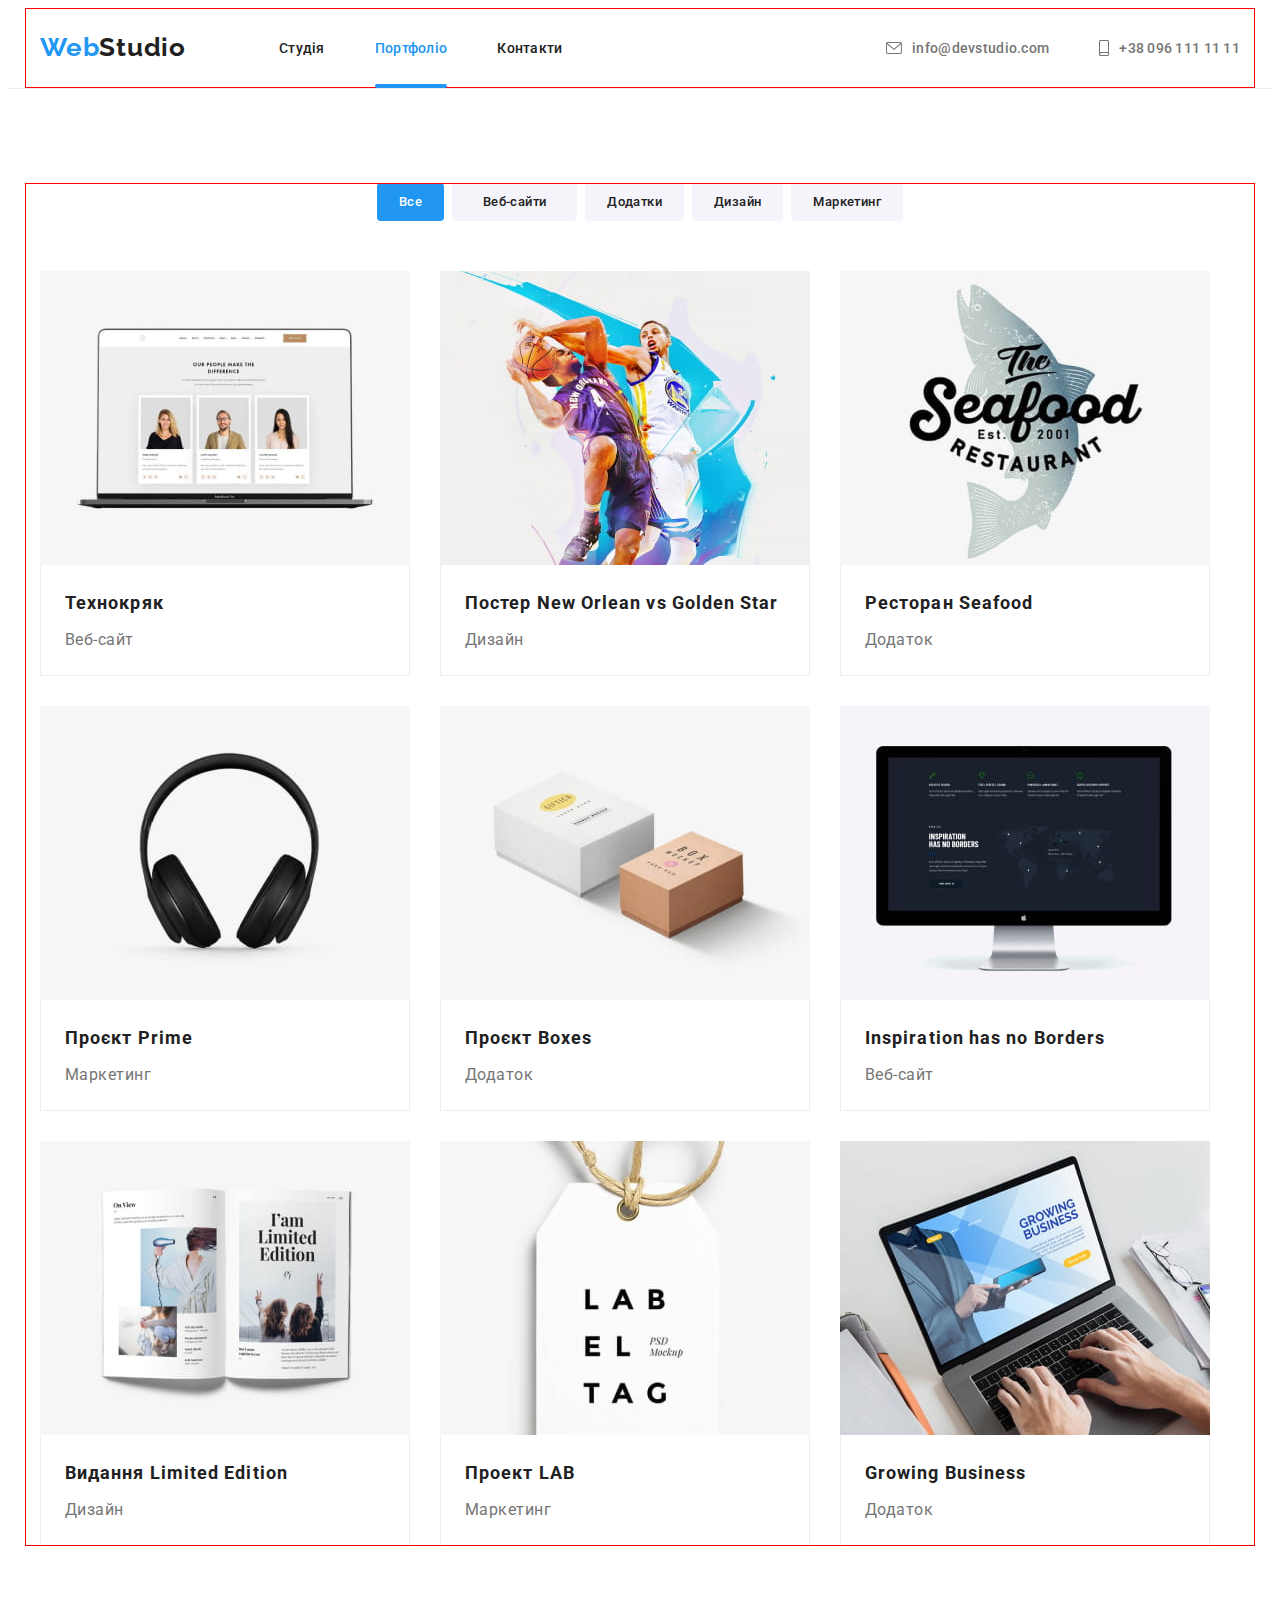
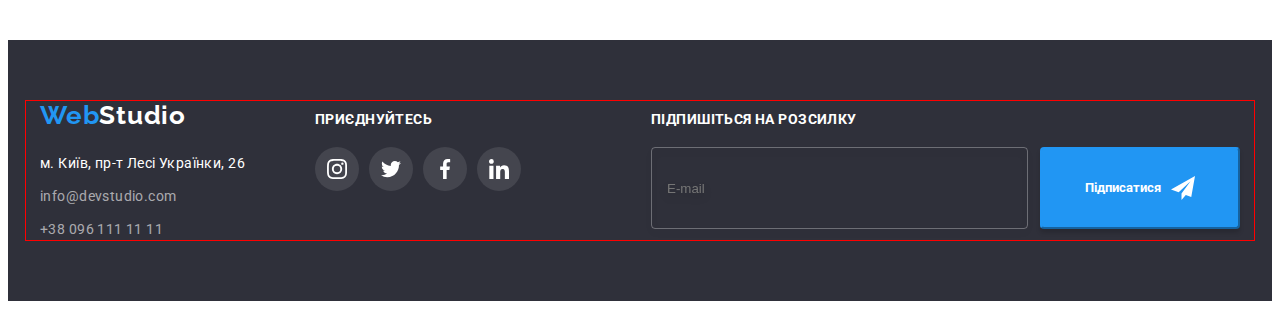
==== commit 125b8ade: "mobile menu" ====
--- a/portfolio.html
+++ b/portfolio.html
@@ -75,9 +75,8 @@
     </header>
     <main>
       <!-- Portfolio section -->
-      <!-- <section class="section">
+      <section class="section">
         <div class="container">
-
           <h1 class="title-hidden visually-hidden">Портфоліо</h1>
 
           <ul class="btn-set list">
@@ -87,7 +86,7 @@
               </button>
             </li>
             <li>
-              <button class="filter-btn filter-btn--hyphen" type="button">
+              <button class="filter-btn filter-btn--width" type="button">
                 Веб-сайти
               </button>
             </li>
@@ -101,7 +100,6 @@
               <button class="filter-btn" type="button">Маркетинг</button>
             </li>
           </ul>
-
 
           <ul class="portfolio-set card-set list">
             <li class="portfolio-items">
@@ -326,7 +324,7 @@
             </li>
           </ul>
         </div>
-      </section> -->
+      </section>
     </main>
     <footer class="footer">
       <div class="footer__container container">
--- a/css/main.min.css
+++ b/css/main.min.css
@@ -1 +1 @@
-:root{--main-font: "Roboto", sans-serif;--secondary-font: "Raleway", sans-serif;--main-txt-cl: #757575;--accent-txt-cl: #2196f3;--title-txt-cl: #212121;--white-txt-cl: #ffffff;--footer-contacts-txt-cl: rgba(255, 255, 255, 0.6);--border-modal-btn-cl: rgba(0, 0, 0, 0.1);--border-modal-input-cl: rgba(33, 33, 33, 0.2);--portfolio-overlay-bg-cl: rgba(33, 150, 243, 0.9);--backdrop-bg-cl: rgba(0, 0, 0, 0.2);--footer-social-bg-cl: rgba(255, 255, 255, 0.1);--foter-subscribe-border-cl: rgba(255, 255, 255, 0.3);--client-icon-cl: #afb1b8;--gradient-linear-bg: rgba(47, 48, 58, 0.4);--dark-bg-cl: #2f303a;--light-bg-cl: #f5f4fa;--active-bg-btn-hero: #188ce8;--filter-btn-bg-cl: #f5f4fa;--portfolio-section-wrapper-cl: #eeeeee;--header-border-cl: #ececec;--btn-border-cl: transparent;--indent-header: 50px;--indent-main: 30px;--indent-btn: 8px;--items-characteristic-section: 4;--items-about-us: 3;--items-command: 4;--items-portfolio: 3;--animation-base: 250ms cubic-bezier(0.4, 0, 0.2, 1)}.visually-hidden{position:absolute;width:1px;height:1px;margin:-1px;border:0;padding:0;white-space:nowrap;-webkit-clip-path:inset(100%);clip-path:inset(100%);clip:rect(0 0 0 0);overflow:hidden}.page{font-family:var(--main-font);color:var(--main-txt-cl)}h1,h2,h3,h4,h5,h6,p{margin:0}.list{list-style:none;padding:0;margin:0}.link{text-decoration:none;color:currentColor}img{display:block}.btn{min-width:200px;min-height:50px;padding-top:10px;padding-right:32px;padding-bottom:10px;padding-left:32px;font-family:inherit;font-weight:700;line-height:1.875;color:var(--white-txt-cl);background-color:var(--accent-txt-cl);-webkit-box-shadow:0px 4px 4px rgba(0,0,0,.15);box-shadow:0px 4px 4px rgba(0,0,0,.15);border-radius:4px;border:var(--btn-border-cl);cursor:pointer;-webkit-transition:background-color var(--animation-base);transition:background-color var(--animation-base)}.btn:hover,.btn:focus{background-color:var(--active-bg-btn-hero)}.filter-btn{min-height:38px;padding-top:6px;padding-right:22px;padding-bottom:6px;padding-left:22px;font-family:inherit;font-weight:500;line-height:1.625;letter-spacing:.03em;color:var(--title-txt-cl);background-color:var(--filter-btn-bg-cl);border-radius:4px;border:var(--btn-border-cl);cursor:pointer;-webkit-transition:background-color var(--animation-base),-webkit-box-shadow var(--animation-base) color var(--animation-base);transition:background-color var(--animation-base),-webkit-box-shadow var(--animation-base) color var(--animation-base);transition:background-color var(--animation-base),box-shadow var(--animation-base) color var(--animation-base);transition:background-color var(--animation-base),box-shadow var(--animation-base) color var(--animation-base),-webkit-box-shadow var(--animation-base) color var(--animation-base)}.filter-btn:hover,.filter-btn:focus{color:var(--white-txt-cl);background-color:var(--active-bg-btn-hero);-webkit-box-shadow:0px 3px 1px rgba(0,0,0,.1),0px 1px 2px rgba(0,0,0,.08),0px 2px 2px rgba(0,0,0,.12);box-shadow:0px 3px 1px rgba(0,0,0,.1),0px 1px 2px rgba(0,0,0,.08),0px 2px 2px rgba(0,0,0,.12)}.filter-btn--current{color:var(--white-txt-cl);background-color:var(--accent-txt-cl)}@media screen and (max-width: 1199px){.filter-btn--hyphen{min-width:125px}}.subscribe-btn{display:-webkit-box;display:-ms-flexbox;display:flex;-webkit-box-align:center;-ms-flex-align:center;align-items:center;-webkit-box-pack:center;-ms-flex-pack:center;justify-content:center;padding:10px;gap:10px;min-width:200px;min-height:50px;font-family:inherit;font-weight:700;line-height:1.875;color:var(--white-txt-cl);background-color:var(--accent-txt-cl);-webkit-box-shadow:0px 4px 4px rgba(0,0,0,.15);box-shadow:0px 4px 4px rgba(0,0,0,.15);border-radius:4px;border-color:var(--accent-txt-cl);cursor:pointer;-webkit-transition:background-color var(--animation-base);transition:background-color var(--animation-base)}.subscribe-btn:hover,.subscribe-btn:focus{background-color:var(--active-bg-btn-hero)}@media screen and (max-width: 1199px){.subscribe-btn{margin:0 auto}}.subscribe-btn__icon-send{fill:currentColor}.btn-close{position:absolute;top:8px;right:8px;display:-webkit-box;display:-ms-flexbox;display:flex;-webkit-box-align:center;-ms-flex-align:center;align-items:center;-webkit-box-pack:center;-ms-flex-pack:center;justify-content:center;padding:0;width:30px;height:30px;border-radius:50%;background:var(--white-txt-cl);border:1px solid var(--border-modal-btn-cl);cursor:pointer;-webkit-transition:color var(--animation-base);transition:color var(--animation-base)}.btn-close:hover,.btn-close:focus{color:var(--accent-txt-cl)}.btn-close__icon:hover,.btn-close__icon:focus{fill:currentColor}.submit-btn{margin-right:auto;margin-left:auto;display:-webkit-box;display:-ms-flexbox;display:flex;-webkit-box-align:center;-ms-flex-align:center;align-items:center;-webkit-box-pack:center;-ms-flex-pack:center;justify-content:center;min-width:200px;min-height:50px;padding:10px;font-family:inherit;font-weight:700;line-height:1.875;color:var(--white-txt-cl);background-color:var(--accent-txt-cl);-webkit-box-shadow:0px 4px 4px rgba(0,0,0,.15);box-shadow:0px 4px 4px rgba(0,0,0,.15);border-radius:4px;border:var(--btn-border-cl);cursor:pointer;-webkit-transition:background-color var(--animation-base);transition:background-color var(--animation-base)}.submit-btn:hover,.submit-btn:focus{background-color:var(--active-bg-btn-hero)}.card-set{display:-webkit-box;display:-ms-flexbox;display:flex;-ms-flex-wrap:wrap;flex-wrap:wrap;gap:var(--indent-main)}@media screen and (min-width: 480px){.characteristic-set__item{--items-characteristic-section: 1;-ms-flex-preferred-size:calc((100% - var(--indent-main)*(var(--items-characteristic-section) - 1))/var(--items-characteristic-section));flex-basis:calc((100% - var(--indent-main)*(var(--items-characteristic-section) - 1))/var(--items-characteristic-section))}}@media screen and (min-width: 768px){.characteristic-set__item{--items-characteristic-section: 2}}@media screen and (min-width: 1200px){.characteristic-set__item{--items-characteristic-section: 4}}.about-set{-ms-flex-preferred-size:calc((100% - var(--indent-main)*(var(--items-about-us) - 1))/var(--items-about-us));flex-basis:calc((100% - var(--indent-main)*(var(--items-about-us) - 1))/var(--items-about-us))}.command-card{-ms-flex-preferred-size:calc((100% - var(--indent-main)*(var(--items-command) - 1))/var(--items-command));flex-basis:calc((100% - var(--indent-main)*(var(--items-command) - 1))/var(--items-command))}.client-item{display:-webkit-box;display:-ms-flexbox;display:flex;-webkit-box-align:center;-ms-flex-align:center;align-items:center;-webkit-box-pack:center;-ms-flex-pack:center;justify-content:center;height:92px;--items-characteristic-section: 2;-ms-flex-preferred-size:calc((100% - var(--indent-main)*(var(--items-characteristic-section) - 1))/var(--items-characteristic-section));flex-basis:calc((100% - var(--indent-main)*(var(--items-characteristic-section) - 1))/var(--items-characteristic-section))}@media screen and (min-width: 768px){.client-item{--items-characteristic-section: 3}}@media screen and (min-width: 1200px){.client-item{--items-characteristic-section: 6}}.portfolio-items{-ms-flex-preferred-size:calc((100% - var(var(--indent-main))*(var(--items-portfolio) - 1))/var(--items-portfolio));flex-basis:calc((100% - var(var(--indent-main))*(var(--items-portfolio) - 1))/var(--items-portfolio));cursor:pointer}.btn-set{display:-webkit-box;display:-ms-flexbox;display:flex;gap:var(--indent-btn);-webkit-box-pack:center;-ms-flex-pack:center;justify-content:center;margin-bottom:50px}.section{padding-top:60px;padding-bottom:60px}@media screen and (min-width: 1200px){.section{padding-top:94px;padding-bottom:94px}}.container{padding-left:15px;padding-right:15px;margin-left:auto;margin-right:auto}@media screen and (min-width: 480px){.container{width:480px}}@media screen and (min-width: 768px){.container{width:768px}}@media screen and (min-width: 1200px){.container{width:1200px}}.title-section{font-weight:700;font-size:36px;line-height:1.1666666667;letter-spacing:.03em;color:var(--title-txt-cl);margin-bottom:30px;text-align:center}@media screen and (min-width: 1200px){.title-section{margin-bottom:50px}}.main-title{width:696px;font-weight:900;font-size:44px;line-height:1.3636363636;letter-spacing:.06em;margin-right:auto;margin-bottom:30px;margin-left:auto;text-transform:uppercase;color:var(--white-txt-cl)}.characteristic-set__title{text-align:center;font-weight:700;font-size:14px;line-height:1.1428571429;letter-spacing:.03em;text-transform:uppercase;color:var(--title-txt-cl)}.characteristic-set__title--below-indent{margin-bottom:10px}@media screen and (min-width: 768px){.characteristic-set__title{text-align:left}}.command-subtitle{font-weight:500;font-size:16px;line-height:1.1875;text-align:center;letter-spacing:.03em;color:var(--title-txt-cl)}.command-subtitle--indent-below{margin-bottom:10px}.subtitle-potfolio{font-weight:700;font-size:18px;line-height:2;letter-spacing:.06em;color:var(--title-txt-cl);margin-bottom:4px}.join-text{font-weight:700;font-size:14px;line-height:1.1428571429;letter-spacing:.03em;text-transform:uppercase;color:var(--white-txt-cl)}.join-text--indent-below{margin-bottom:20px}@media screen and (max-width: 1199px){.join-text{text-align:center}}.social-list{display:-webkit-box;display:-ms-flexbox;display:flex;gap:10px}.social-list--line-up{-webkit-box-align:center;-ms-flex-align:center;align-items:center;-webkit-box-pack:center;-ms-flex-pack:center;justify-content:center}.social-link{display:-webkit-box;display:-ms-flexbox;display:flex;-webkit-box-align:center;-ms-flex-align:center;align-items:center;-webkit-box-pack:center;-ms-flex-pack:center;justify-content:center;width:44px;height:44px;background-color:var(--white-txt-cl);border-radius:50%;-webkit-transition:background-color var(--animation-base),color var(--animation-base);transition:background-color var(--animation-base),color var(--animation-base)}.social-link:hover{background-color:var(--accent-txt-cl);color:var(--white-txt-cl)}.social-link:focus{background-color:var(--accent-txt-cl);color:var(--white-txt-cl)}.social-link__icon{fill:currentColor}.social-link--dark{background-color:var(--footer-social-bg-cl)}.social-link--white-base{color:var(--white-txt-cl)}.overlay-project{position:relative;overflow:hidden}.portfolio-overlay{position:absolute;display:-webkit-box;display:-ms-flexbox;display:flex;-webkit-box-align:center;-ms-flex-align:center;align-items:center;-webkit-box-pack:center;-ms-flex-pack:center;justify-content:center;width:100%;height:100%;top:0;left:0;background:var(--portfolio-overlay-bg-cl);-webkit-transform:translateY(100%);transform:translateY(100%);-webkit-transition:-webkit-transform var(--animation-base);transition:-webkit-transform var(--animation-base);transition:transform var(--animation-base);transition:transform var(--animation-base), -webkit-transform var(--animation-base);opacity:0}.portfolio-link:hover .portfolio-overlay,.portfolio-link:focus .portfolio-overlay{-webkit-transform:translateY(0%);transform:translateY(0%);opacity:1}.portfolio-overlay__text{font-size:18px;line-height:1.5555555556;letter-spacing:.03em;color:var(--white-txt-cl);padding-left:24px;padding-right:24px}.portfolio-desc{line-height:1.875;letter-spacing:.03em}.address__text{text-align:center;font-style:normal;font-size:14px;line-height:1.7142857143;letter-spacing:.03em;color:var(--white-txt-cl);margin-bottom:8px}@media screen and (max-width: 1199px){.address__text{text-align:center}}@media screen and (min-width: 1200px){.address__text{margin-bottom:9px}}.address__contacts{display:block;font-style:normal;font-size:14px;line-height:1.7142857143;letter-spacing:.03em;color:var(--footer-contacts-txt-cl)}.address__contacts--indent-below{margin-bottom:8px}@media screen and (min-width: 1200px){.address__contacts--indent-below{margin-bottom:9px}}@media screen and (max-width: 1199px){.address__contacts{text-align:center}}@media screen and (min-width: 1200px){.subscribe-container{margin-left:auto}}.subscribe-form{text-align:center}@media screen and (min-width: 1200px){.subscribe-form{display:-webkit-box;display:-ms-flexbox;display:flex;gap:12px}}.subscribe-input{display:inline-block;width:100%;min-height:50px;padding-top:15px;padding-left:15px;padding-bottom:15px;padding-left:15px;border:1px solid var(--foter-subscribe-border-cl);-webkit-filter:drop-shadow(0px 4px 4px rgba(0, 0, 0, 0.15));filter:drop-shadow(0px 4px 4px rgba(0, 0, 0, 0.15));border-radius:4px;outline:rgba(0,0,0,0);background-color:rgba(0,0,0,0);color:var(--white-txt-cl);-webkit-transition:color var(--animation-base),border-color var(--animation-base);transition:color var(--animation-base),border-color var(--animation-base)}.subscribe-input:focus{font-family:inherit;color:var(--white-txt-cl);border-color:var(--accent-txt-cl)}@media screen and (min-width: 768px)and (max-width: 1199px){.subscribe-input{width:450px}}@media screen and (min-width: 1200px){.subscribe-input{width:358px}}@media screen and (max-width: 1199px){.subscribe-input{margin-bottom:20px}}.modal-slogan{font-weight:700;font-size:20px;line-height:1.15;text-align:center;letter-spacing:.03em;color:var(--title-txt-cl);margin-bottom:12px}.register-form{text-align:center}.form-group{display:-webkit-box;display:-ms-flexbox;display:flex;-webkit-box-orient:vertical;-webkit-box-direction:normal;-ms-flex-direction:column;flex-direction:column;gap:10px;margin-bottom:20px}.register-wrap{position:relative;display:block}.register-text{display:block;text-align:left;font-size:12px;letter-spacing:.01em;line-height:1.1666666667;color:var(--main-txt-cl);margin-bottom:4px}.input-field,.textarea-field{width:100%;padding-top:12px;padding-right:12px;padding-bottom:12px;padding-left:42px;border:1px solid var(--border-modal-input-cl);border-radius:4px;font-size:12px;line-height:1.1666666667;letter-spacing:.01em;outline:rgba(0,0,0,0);-webkit-transition:border-color var(--animation-base);transition:border-color var(--animation-base)}.input-field:focus,.textarea-field:focus{border-color:var(--accent-txt-cl)}.textarea-field{resize:none;padding-right:16px;padding-left:16px}.textarea-field:focus{border-color:var(--accent-txt-cl)}.register-form-icon{position:absolute;top:50%;left:12px;-webkit-transition:fill var(--animation-base);transition:fill var(--animation-base)}.input-field:focus+.register-form-icon{fill:var(--accent-txt-cl)}.register-agreement{display:-webkit-box;display:-ms-flexbox;display:flex;-webkit-box-align:center;-ms-flex-align:center;align-items:center;-webkit-box-pack:center;-ms-flex-pack:center;justify-content:center;gap:7px;margin-bottom:30px}.register-agreement__text{font-size:12px;line-height:1.7142857143;letter-spacing:.03em}@media screen and (min-width: 1200px){.register-agreement__text{font-size:14}}.register-agreement__link{-webkit-text-decoration-line:underline;text-decoration-line:underline;text-underline-position:under;color:var(--accent-txt-cl)}.register-checkbox:checked+.register-icon .register-icon__uncheck{opacity:0;-webkit-transition:opacity var(--animation-base);transition:opacity var(--animation-base)}.register-icon__check{opacity:0;fill:var(--active-bg-btn-hero);-webkit-transition:opacity var(--animation-base);transition:opacity var(--animation-base)}.register-checkbox:checked+.register-icon .register-icon__check{opacity:1}.backdrop{position:fixed;top:0;left:0;width:100%;height:100%;background:var(--backdrop-bg-cl);opacity:1;-webkit-transition:opacity var(--animation-base),visibility var(--animation-base);transition:opacity var(--animation-base),visibility var(--animation-base)}.modal{position:absolute;top:50%;left:50%;min-width:450px;min-height:609px;padding:40px;background:var(--white-txt-cl);-webkit-box-shadow:0px 1px 3px rgba(0,0,0,.12),0px 1px 1px rgba(0,0,0,.14),0px 2px 1px rgba(0,0,0,.2);box-shadow:0px 1px 3px rgba(0,0,0,.12),0px 1px 1px rgba(0,0,0,.14),0px 2px 1px rgba(0,0,0,.2);border-radius:4px;-webkit-transform:translate(-50%, -50%) scale(1);transform:translate(-50%, -50%) scale(1);-webkit-transition:opacity var(--animation-base),-webkit-transform var(--animation-base);transition:opacity var(--animation-base),-webkit-transform var(--animation-base);transition:transform var(--animation-base),opacity var(--animation-base);transition:transform var(--animation-base),opacity var(--animation-base),-webkit-transform var(--animation-base)}.backdrop.is-hidden .modal{-webkit-transform:translate(-50%, -50%) scale(0.8);transform:translate(-50%, -50%) scale(0.8)}@media screen and (min-width: 1200px){.modal{min-width:528px;min-height:581px}}.backdrop.is-hidden{visibility:hidden;opacity:0;pointer-events:none}.logo{display:inline-block;font-family:var(--secondary-font);font-weight:700;font-size:24px;line-height:1.1666666667;letter-spacing:.03em;color:var(--accent-txt-cl);padding-top:16px;padding-bottom:16px}@media screen and (min-width: 768px){.logo{padding-top:26px;padding-bottom:26px}}@media screen and (min-width: 1200px){.logo{padding-top:24px;padding-bottom:25px;font-weight:700;font-size:26px;line-height:1.1923076923}}.logo__title--dark{color:var(--title-txt-cl)}.logo--right-indent{margin-right:auto}.logo__title--white{color:var(--white-txt-cl)}.header{border-bottom:1px solid var(--header-border-cl)}.header__container{display:-webkit-box;display:-ms-flexbox;display:flex;-webkit-box-align:center;-ms-flex-align:center;align-items:center}.contacts-list{margin-left:auto}@media screen and (max-width: 767px){.contacts-list{display:none}}@media screen and (min-width: 768px)and (max-width: 1199px){.contacts-list{display:-webkit-box;display:-ms-flexbox;display:flex;-ms-flex-wrap:wrap;flex-wrap:wrap;max-width:138px}}@media screen and (min-width: 1200px){.contacts-list{display:-webkit-box;display:-ms-flexbox;display:flex;gap:var(--indent-header)}}@media screen and (min-width: 768px)and (max-width: 1199px){.contacts-list__item:not(:last-child){margin-bottom:10px}}.contacts-list__link{display:-webkit-box;display:-ms-flexbox;display:flex;font-weight:500;font-size:12px;line-height:1.1666666667;letter-spacing:.02em;gap:10px;-webkit-box-align:center;-ms-flex-align:center;align-items:center;-webkit-box-pack:center;-ms-flex-pack:center;justify-content:center;-webkit-transition:color var(--animation-base);transition:color var(--animation-base)}.contacts-list__link:hover,.contacts-list__link:focus{color:var(--accent-txt-cl)}@media screen and (min-width: 1200px){.contacts-list__link{padding-top:32px;padding-bottom:32px;font-size:14px;line-height:1.1428571429}}.contacts-list__icon{fill:currentColor}.main-nav{display:-webkit-box;display:-ms-flexbox;display:flex}.site-nav{margin-left:88px;display:-webkit-box;display:-ms-flexbox;display:flex;gap:var(--indent-header)}@media screen and (max-width: 767px){.site-nav{display:none}}@media screen and (min-width: 1200px){.site-nav{margin-left:93px}}.site-nav__link{display:inline-block;color:var(--title-txt-cl);font-weight:500;font-size:14px;line-height:1.1428571429;letter-spacing:.02em;padding-top:32px;padding-bottom:32px;-webkit-transition:color var(--animation-base);transition:color var(--animation-base)}.site-nav__link:hover,.site-nav__link:focus{color:var(--accent-txt-cl)}.site-nav--current{position:relative;color:var(--accent-txt-cl)}.site-nav--current::after{position:absolute;bottom:0;left:0;content:"";display:block;width:100%;height:4px;background:var(--accent-txt-cl);border-radius:2px}.section-hero{max-width:1600px;margin-left:auto;margin-right:auto;background-color:var(--dark-bg-cl);background-image:-webkit-gradient(linear, left top, right top, from(var(--gradient-linear-bg)), to(var(--gradient-linear-bg))),url(../images/backgrounds/bg1.jpg);background-image:linear-gradient(to right, var(--gradient-linear-bg), var(--gradient-linear-bg)),url(../images/backgrounds/bg1.jpg);background-repeat:no-repeat;background-position:center;background-size:cover;text-align:center;padding-top:200px;padding-bottom:200px}.characteristic-set__contaniner{display:-webkit-box;display:-ms-flexbox;display:flex;-webkit-box-align:center;-ms-flex-align:center;align-items:center;-webkit-box-pack:center;-ms-flex-pack:center;justify-content:center;height:120px;background:var(--light-bg-cl);border-radius:4px}.characteristic-set__contaniner--below-indent{margin-bottom:30px}@media screen and (min-width: 480px){.characteristic-set__contaniner{max-width:450px}}@media screen and (min-width: 768px){.characteristic-set__contaniner{width:354px}}@media screen and (min-width: 1200px){.characteristic-set__contaniner{width:270px}}.characteristic-set__desc{font-size:14px;line-height:1.7142857143;letter-spacing:.03em}.about-section{padding-top:0}@media screen and (max-width: 1199px){.about-section{display:none}}.about-set__card{position:relative}.about-set__overlay{position:absolute;bottom:0;display:-webkit-box;display:-ms-flexbox;display:flex;-webkit-box-pack:center;-ms-flex-pack:center;justify-content:center;-webkit-box-align:center;-ms-flex-align:center;align-items:center;width:370px;height:70px;background-color:var(--gradient-linear-bg)}.about-set__text{font-weight:700;font-size:14px;line-height:1.1428571429;letter-spacing:.03em;text-transform:uppercase;color:var(--white-txt-cl)}.command-section{background-color:var(--light-bg-cl)}.command-wrapper{padding-top:30px;padding-right:5px;padding-bottom:30px;padding-left:5px;background:var(--white-txt-cl);-webkit-box-shadow:0px 1px 3px rgba(0,0,0,.12),0px 1px 1px rgba(0,0,0,.14),0px 2px 1px rgba(0,0,0,.2);box-shadow:0px 1px 3px rgba(0,0,0,.12),0px 1px 1px rgba(0,0,0,.14),0px 2px 1px rgba(0,0,0,.2);border-radius:0px 0px 4px 4px}.command-role{line-height:1.1875;text-align:center;letter-spacing:.03em;margin-bottom:16px}.command-role--indent-below{margin-bottom:16px}.portfolio-link{display:block;-webkit-transition:-webkit-box-shadow var(--animation-base);transition:-webkit-box-shadow var(--animation-base);transition:box-shadow var(--animation-base);transition:box-shadow var(--animation-base), -webkit-box-shadow var(--animation-base)}.portfolio-link:hover,.portfolio-link:focus{-webkit-box-shadow:0px 3px 1px rgba(0,0,0,.1),0px 1px 2px rgba(0,0,0,.08),0px 2px 2px rgba(0,0,0,.12);box-shadow:0px 3px 1px rgba(0,0,0,.1),0px 1px 2px rgba(0,0,0,.08),0px 2px 2px rgba(0,0,0,.12)}.portfolio-wrapper{padding-top:20px;padding-right:24px;padding-bottom:20px;padding-left:24px;background:var(--white-txt-cl);border:1px solid var(--portfolio-section-wrapper-cl);border-top:none}.client-link{display:-webkit-box;display:-ms-flexbox;display:flex;-webkit-box-align:center;-ms-flex-align:center;align-items:center;-webkit-box-pack:center;-ms-flex-pack:center;justify-content:center;height:92px;width:100%;border:1px solid var(--client-icon-cl);color:var(--client-icon-cl);border-radius:4px;-webkit-transition:color var(--animation-base),border var(--animation-base);transition:color var(--animation-base),border var(--animation-base)}.client-link:hover{color:var(--accent-txt-cl);border:1px solid var(--accent-txt-cl)}.client-link:focus{color:var(--accent-txt-cl);border:1px solid var(--accent-txt-cl)}.client-link__icon{fill:currentColor}.footer{background-color:var(--dark-bg-cl);padding-top:60px;padding-bottom:60px}@media screen and (min-width: 1200px){.footer__container{display:-webkit-box;display:-ms-flexbox;display:flex;-webkit-box-align:baseline;-ms-flex-align:baseline;align-items:baseline;gap:70px}}.footer__logo{margin-bottom:20px;padding-top:0;padding-right:0;padding-bottom:0;padding-left:0}@media screen and (max-width: 1199px){.footer__logo{display:block;text-align:center}}@media screen and (max-width: 1199px){.footer__contacts{margin-bottom:60px}}@media screen and (max-width: 1199px){.footer__socialmedia{margin-bottom:60px}}/*# sourceMappingURL=main.min.css.map */+:root{--main-font: "Roboto", sans-serif;--secondary-font: "Raleway", sans-serif;--main-txt-cl: #757575;--accent-txt-cl: #2196f3;--title-txt-cl: #212121;--white-txt-cl: #ffffff;--footer-contacts-txt-cl: rgba(255, 255, 255, 0.6);--border-modal-btn-cl: rgba(0, 0, 0, 0.1);--border-modal-input-cl: rgba(33, 33, 33, 0.2);--portfolio-overlay-bg-cl: rgba(33, 150, 243, 0.9);--backdrop-bg-cl: rgba(0, 0, 0, 0.2);--footer-social-bg-cl: rgba(255, 255, 255, 0.1);--foter-subscribe-border-cl: rgba(255, 255, 255, 0.3);--client-icon-cl: #afb1b8;--gradient-linear-bg: rgba(47, 48, 58, 0.4);--dark-bg-cl: #2f303a;--light-bg-cl: #f5f4fa;--active-bg-btn-hero: #188ce8;--filter-btn-bg-cl: #f5f4fa;--portfolio-section-wrapper-cl: #eeeeee;--header-border-cl: #ececec;--btn-border-cl: transparent;--indent-header: 50px;--indent-main: 30px;--indent-btn: 8px;--items-characteristic-section: 4;--items-about-us: 3;--items-command: 4;--items-portfolio: 3;--animation-base: 250ms cubic-bezier(0.4, 0, 0.2, 1)}.visually-hidden{position:absolute;width:1px;height:1px;margin:-1px;border:0;padding:0;white-space:nowrap;-webkit-clip-path:inset(100%);clip-path:inset(100%);clip:rect(0 0 0 0);overflow:hidden}.page{font-family:var(--main-font);color:var(--main-txt-cl)}h1,h2,h3,h4,h5,h6,p{margin:0}.list{list-style:none;padding:0;margin:0}.link{text-decoration:none;color:currentColor}img{display:block;width:100%;height:auto;-o-object-fit:cover;object-fit:cover;-o-object-position:center;object-position:center}.btn{min-width:200px;min-height:50px;padding-top:10px;padding-right:32px;padding-bottom:10px;padding-left:32px;font-family:inherit;font-weight:700;line-height:1.875;color:var(--white-txt-cl);background-color:var(--accent-txt-cl);-webkit-box-shadow:0px 4px 4px rgba(0,0,0,.15);box-shadow:0px 4px 4px rgba(0,0,0,.15);border-radius:4px;border:var(--btn-border-cl);cursor:pointer;-webkit-transition:background-color var(--animation-base);transition:background-color var(--animation-base)}.btn:hover,.btn:focus{background-color:var(--active-bg-btn-hero)}.btn-set{display:-webkit-box;display:-ms-flexbox;display:flex;gap:var(--indent-btn);-webkit-box-pack:center;-ms-flex-pack:center;justify-content:center;margin-bottom:50px}.filter-btn{min-height:38px;padding-top:6px;padding-right:22px;padding-bottom:6px;padding-left:22px;font-family:inherit;font-weight:500;line-height:1.625;letter-spacing:.03em;color:var(--title-txt-cl);background-color:var(--filter-btn-bg-cl);border-radius:4px;border:var(--btn-border-cl);cursor:pointer;-webkit-transition:background-color var(--animation-base),-webkit-box-shadow var(--animation-base) color var(--animation-base);transition:background-color var(--animation-base),-webkit-box-shadow var(--animation-base) color var(--animation-base);transition:background-color var(--animation-base),box-shadow var(--animation-base) color var(--animation-base);transition:background-color var(--animation-base),box-shadow var(--animation-base) color var(--animation-base),-webkit-box-shadow var(--animation-base) color var(--animation-base)}.filter-btn:hover,.filter-btn:focus{color:var(--white-txt-cl);background-color:var(--active-bg-btn-hero);-webkit-box-shadow:0px 3px 1px rgba(0,0,0,.1),0px 1px 2px rgba(0,0,0,.08),0px 2px 2px rgba(0,0,0,.12);box-shadow:0px 3px 1px rgba(0,0,0,.1),0px 1px 2px rgba(0,0,0,.08),0px 2px 2px rgba(0,0,0,.12)}.filter-btn--current{color:var(--white-txt-cl);background-color:var(--accent-txt-cl)}.filter-btn--width{min-width:125px}.subscribe-btn{display:-webkit-box;display:-ms-flexbox;display:flex;-webkit-box-align:center;-ms-flex-align:center;align-items:center;-webkit-box-pack:center;-ms-flex-pack:center;justify-content:center;padding:10px;gap:10px;min-width:200px;min-height:50px;font-family:inherit;font-weight:700;line-height:1.875;color:var(--white-txt-cl);background-color:var(--accent-txt-cl);-webkit-box-shadow:0px 4px 4px rgba(0,0,0,.15);box-shadow:0px 4px 4px rgba(0,0,0,.15);border-radius:4px;border-color:var(--accent-txt-cl);cursor:pointer;-webkit-transition:background-color var(--animation-base);transition:background-color var(--animation-base)}.subscribe-btn:hover,.subscribe-btn:focus{background-color:var(--active-bg-btn-hero)}@media screen and (max-width: 1199px){.subscribe-btn{margin:0 auto}}.subscribe-btn__icon-send{fill:currentColor}.btn-close{position:absolute;top:8px;right:8px;display:-webkit-box;display:-ms-flexbox;display:flex;-webkit-box-align:center;-ms-flex-align:center;align-items:center;-webkit-box-pack:center;-ms-flex-pack:center;justify-content:center;padding:0;width:30px;height:30px;border-radius:50%;background:var(--white-txt-cl);border:1px solid var(--border-modal-btn-cl);cursor:pointer;-webkit-transition:color var(--animation-base);transition:color var(--animation-base)}.btn-close:hover,.btn-close:focus{color:var(--accent-txt-cl)}.btn-close__icon:hover,.btn-close__icon:focus{fill:currentColor}.submit-btn{margin-right:auto;margin-left:auto;display:-webkit-box;display:-ms-flexbox;display:flex;-webkit-box-align:center;-ms-flex-align:center;align-items:center;-webkit-box-pack:center;-ms-flex-pack:center;justify-content:center;min-width:200px;min-height:50px;padding:10px;font-family:inherit;font-weight:700;line-height:1.875;color:var(--white-txt-cl);background-color:var(--accent-txt-cl);-webkit-box-shadow:0px 4px 4px rgba(0,0,0,.15);box-shadow:0px 4px 4px rgba(0,0,0,.15);border-radius:4px;border:var(--btn-border-cl);cursor:pointer;-webkit-transition:background-color var(--animation-base);transition:background-color var(--animation-base)}.submit-btn:hover,.submit-btn:focus{background-color:var(--active-bg-btn-hero)}.card-set{display:-webkit-box;display:-ms-flexbox;display:flex;-ms-flex-wrap:wrap;flex-wrap:wrap;gap:var(--indent-main)}@media screen and (min-width: 480px){.characteristic-set__item{--items-characteristic-section: 1;-ms-flex-preferred-size:calc((100% - var(--indent-main)*(var(--items-characteristic-section) - 1))/var(--items-characteristic-section));flex-basis:calc((100% - var(--indent-main)*(var(--items-characteristic-section) - 1))/var(--items-characteristic-section))}}@media screen and (min-width: 768px){.characteristic-set__item{--items-characteristic-section: 2}}@media screen and (min-width: 1200px){.characteristic-set__item{--items-characteristic-section: 4}}.about-set{-ms-flex-preferred-size:calc((100% - var(--indent-main)*(var(--items-about-us) - 1))/var(--items-about-us));flex-basis:calc((100% - var(--indent-main)*(var(--items-about-us) - 1))/var(--items-about-us))}.command-card{-ms-flex-preferred-size:calc((100% - var(--indent-main)*(var(--items-command) - 1))/var(--items-command));flex-basis:calc((100% - var(--indent-main)*(var(--items-command) - 1))/var(--items-command))}.client-item{display:-webkit-box;display:-ms-flexbox;display:flex;-webkit-box-align:center;-ms-flex-align:center;align-items:center;-webkit-box-pack:center;-ms-flex-pack:center;justify-content:center;height:92px;--items-characteristic-section: 2;-ms-flex-preferred-size:calc((100% - var(--indent-main)*(var(--items-characteristic-section) - 1))/var(--items-characteristic-section));flex-basis:calc((100% - var(--indent-main)*(var(--items-characteristic-section) - 1))/var(--items-characteristic-section))}@media screen and (min-width: 768px){.client-item{--items-characteristic-section: 3}}@media screen and (min-width: 1200px){.client-item{--items-characteristic-section: 6}}.portfolio-items{-ms-flex-preferred-size:calc((100% - var(var(--indent-main))*(var(--items-portfolio) - 1))/var(--items-portfolio));flex-basis:calc((100% - var(var(--indent-main))*(var(--items-portfolio) - 1))/var(--items-portfolio));cursor:pointer}.section{padding-top:60px;padding-bottom:60px}@media screen and (min-width: 1200px){.section{padding-top:94px;padding-bottom:94px}}.container{outline:1px solid red;outline-offset:-1px;padding-left:15px;padding-right:15px;margin-left:auto;margin-right:auto}@media screen and (min-width: 480px){.container{width:480px}}@media screen and (min-width: 768px){.container{width:768px}}@media screen and (min-width: 1200px){.container{width:1200px}}.title-section{font-weight:700;font-size:36px;line-height:1.1666666667;letter-spacing:.03em;color:var(--title-txt-cl);margin-bottom:30px;text-align:center}@media screen and (min-width: 1200px){.title-section{margin-bottom:50px}}.main-title{width:696px;font-weight:900;font-size:44px;line-height:1.3636363636;letter-spacing:.06em;margin-right:auto;margin-bottom:30px;margin-left:auto;text-transform:uppercase;color:var(--white-txt-cl)}.characteristic-set__title{text-align:center;font-weight:700;font-size:14px;line-height:1.1428571429;letter-spacing:.03em;text-transform:uppercase;color:var(--title-txt-cl)}.characteristic-set__title--below-indent{margin-bottom:10px}@media screen and (min-width: 768px){.characteristic-set__title{text-align:left}}.command-subtitle{font-weight:500;font-size:16px;line-height:1.1875;text-align:center;letter-spacing:.03em;color:var(--title-txt-cl)}.command-subtitle--indent-below{margin-bottom:10px}.subtitle-potfolio{font-weight:700;font-size:18px;line-height:2;letter-spacing:.06em;color:var(--title-txt-cl);margin-bottom:4px}.join-text{font-weight:700;font-size:14px;line-height:1.1428571429;letter-spacing:.03em;text-transform:uppercase;color:var(--white-txt-cl)}.join-text--indent-below{margin-bottom:20px}@media screen and (max-width: 1199px){.join-text{text-align:center}}.social-list{display:-webkit-box;display:-ms-flexbox;display:flex;gap:10px}.social-list--line-up{-webkit-box-align:center;-ms-flex-align:center;align-items:center;-webkit-box-pack:center;-ms-flex-pack:center;justify-content:center}.social-link{display:-webkit-box;display:-ms-flexbox;display:flex;-webkit-box-align:center;-ms-flex-align:center;align-items:center;-webkit-box-pack:center;-ms-flex-pack:center;justify-content:center;width:44px;height:44px;background-color:var(--white-txt-cl);border-radius:50%;-webkit-transition:background-color var(--animation-base),color var(--animation-base);transition:background-color var(--animation-base),color var(--animation-base)}.social-link:hover{background-color:var(--accent-txt-cl);color:var(--white-txt-cl)}.social-link:focus{background-color:var(--accent-txt-cl);color:var(--white-txt-cl)}.social-link__icon{fill:currentColor}.social-link--dark{background-color:var(--footer-social-bg-cl)}.social-link--white-base{color:var(--white-txt-cl)}.overlay-project{position:relative;overflow:hidden}.portfolio-overlay{position:absolute;display:-webkit-box;display:-ms-flexbox;display:flex;-webkit-box-align:center;-ms-flex-align:center;align-items:center;-webkit-box-pack:center;-ms-flex-pack:center;justify-content:center;width:100%;height:100%;top:0;left:0;background:var(--portfolio-overlay-bg-cl);-webkit-transform:translateY(100%);transform:translateY(100%);-webkit-transition:-webkit-transform var(--animation-base);transition:-webkit-transform var(--animation-base);transition:transform var(--animation-base);transition:transform var(--animation-base), -webkit-transform var(--animation-base);opacity:0}.portfolio-link:hover .portfolio-overlay,.portfolio-link:focus .portfolio-overlay{-webkit-transform:translateY(0%);transform:translateY(0%);opacity:1}.portfolio-overlay__text{font-size:18px;line-height:1.5555555556;letter-spacing:.03em;color:var(--white-txt-cl);padding-left:24px;padding-right:24px}.portfolio-desc{line-height:1.875;letter-spacing:.03em}.address__text{text-align:center;font-style:normal;font-size:14px;line-height:1.7142857143;letter-spacing:.03em;color:var(--white-txt-cl);margin-bottom:8px}@media screen and (max-width: 1199px){.address__text{text-align:center}}@media screen and (min-width: 1200px){.address__text{margin-bottom:9px}}.address__contacts{display:block;font-style:normal;font-size:14px;line-height:1.7142857143;letter-spacing:.03em;color:var(--footer-contacts-txt-cl)}.address__contacts--indent-below{margin-bottom:8px}@media screen and (min-width: 1200px){.address__contacts--indent-below{margin-bottom:9px}}@media screen and (max-width: 1199px){.address__contacts{text-align:center}}@media screen and (min-width: 1200px){.subscribe-container{margin-left:auto}}.subscribe-form{text-align:center}@media screen and (min-width: 1200px){.subscribe-form{display:-webkit-box;display:-ms-flexbox;display:flex;gap:12px}}.subscribe-input{display:inline-block;width:100%;min-height:50px;padding-top:15px;padding-left:15px;padding-bottom:15px;padding-left:15px;border:1px solid var(--foter-subscribe-border-cl);-webkit-filter:drop-shadow(0px 4px 4px rgba(0, 0, 0, 0.15));filter:drop-shadow(0px 4px 4px rgba(0, 0, 0, 0.15));border-radius:4px;outline:rgba(0,0,0,0);background-color:rgba(0,0,0,0);color:var(--white-txt-cl);-webkit-transition:color var(--animation-base),border-color var(--animation-base);transition:color var(--animation-base),border-color var(--animation-base)}.subscribe-input:focus{font-family:inherit;color:var(--white-txt-cl);border-color:var(--accent-txt-cl)}@media screen and (min-width: 768px)and (max-width: 1199px){.subscribe-input{width:450px}}@media screen and (min-width: 1200px){.subscribe-input{width:358px}}@media screen and (max-width: 1199px){.subscribe-input{margin-bottom:20px}}.modal-slogan{font-weight:700;font-size:20px;line-height:1.15;text-align:center;letter-spacing:.03em;color:var(--title-txt-cl);margin-bottom:12px}.register-form{text-align:center}.form-group{display:-webkit-box;display:-ms-flexbox;display:flex;-webkit-box-orient:vertical;-webkit-box-direction:normal;-ms-flex-direction:column;flex-direction:column;gap:10px;margin-bottom:20px}.register-wrap{position:relative;display:block}.register-text{display:block;text-align:left;font-size:12px;letter-spacing:.01em;line-height:1.1666666667;color:var(--main-txt-cl);margin-bottom:4px}.input-field,.textarea-field{width:100%;padding-top:12px;padding-right:12px;padding-bottom:12px;padding-left:42px;border:1px solid var(--border-modal-input-cl);border-radius:4px;font-size:12px;line-height:1.1666666667;letter-spacing:.01em;outline:rgba(0,0,0,0);-webkit-transition:border-color var(--animation-base);transition:border-color var(--animation-base)}.input-field:focus,.textarea-field:focus{border-color:var(--accent-txt-cl)}.textarea-field{resize:none;padding-right:16px;padding-left:16px}.textarea-field:focus{border-color:var(--accent-txt-cl)}.register-form-icon{position:absolute;top:50%;left:12px;-webkit-transition:fill var(--animation-base);transition:fill var(--animation-base)}.input-field:focus+.register-form-icon{fill:var(--accent-txt-cl)}.register-agreement{display:-webkit-box;display:-ms-flexbox;display:flex;-webkit-box-align:center;-ms-flex-align:center;align-items:center;-webkit-box-pack:center;-ms-flex-pack:center;justify-content:center;gap:7px;margin-bottom:30px}.register-agreement__text{font-size:12px;line-height:1.7142857143;letter-spacing:.03em}@media screen and (min-width: 1200px){.register-agreement__text{font-size:14}}.register-agreement__link{-webkit-text-decoration-line:underline;text-decoration-line:underline;text-underline-position:under;color:var(--accent-txt-cl)}.register-checkbox:checked+.register-icon .register-icon__uncheck{opacity:0;-webkit-transition:opacity var(--animation-base);transition:opacity var(--animation-base)}.register-icon__check{opacity:0;fill:var(--active-bg-btn-hero);-webkit-transition:opacity var(--animation-base);transition:opacity var(--animation-base)}.register-checkbox:checked+.register-icon .register-icon__check{opacity:1}.backdrop{position:fixed;top:0;left:0;width:100%;height:100%;background:var(--backdrop-bg-cl);opacity:1;-webkit-transition:opacity var(--animation-base),visibility var(--animation-base);transition:opacity var(--animation-base),visibility var(--animation-base)}.modal{position:absolute;top:50%;left:50%;min-width:450px;min-height:609px;padding:40px;background:var(--white-txt-cl);-webkit-box-shadow:0px 1px 3px rgba(0,0,0,.12),0px 1px 1px rgba(0,0,0,.14),0px 2px 1px rgba(0,0,0,.2);box-shadow:0px 1px 3px rgba(0,0,0,.12),0px 1px 1px rgba(0,0,0,.14),0px 2px 1px rgba(0,0,0,.2);border-radius:4px;-webkit-transform:translate(-50%, -50%) scale(1);transform:translate(-50%, -50%) scale(1);-webkit-transition:opacity var(--animation-base),-webkit-transform var(--animation-base);transition:opacity var(--animation-base),-webkit-transform var(--animation-base);transition:transform var(--animation-base),opacity var(--animation-base);transition:transform var(--animation-base),opacity var(--animation-base),-webkit-transform var(--animation-base)}.backdrop.is-hidden .modal{-webkit-transform:translate(-50%, -50%) scale(0.8);transform:translate(-50%, -50%) scale(0.8)}@media screen and (min-width: 1200px){.modal{min-width:528px;min-height:581px}}.backdrop.is-hidden{visibility:hidden;opacity:0;pointer-events:none}.logo{display:inline-block;font-family:var(--secondary-font);font-weight:700;font-size:24px;line-height:1.1666666667;letter-spacing:.03em;color:var(--accent-txt-cl);padding-top:16px;padding-bottom:16px}@media screen and (min-width: 768px){.logo{padding-top:26px;padding-bottom:26px}}@media screen and (min-width: 1200px){.logo{padding-top:24px;padding-bottom:25px;font-weight:700;font-size:26px;line-height:1.1923076923}}.logo__title--dark{color:var(--title-txt-cl)}.logo--right-indent{margin-right:auto}.logo__title--white{color:var(--white-txt-cl)}.menu-btn{display:-webkit-box;display:-ms-flexbox;display:flex;-webkit-box-align:center;-ms-flex-align:center;align-items:center;-webkit-box-pack:center;-ms-flex-pack:center;justify-content:center;width:40px;height:40px;background-color:rgba(0,0,0,0);border:none;cursor:pointer}.menu-overlay{position:fixed;top:0;left:0;z-index:100;width:100%;height:100%;background:var(--backdrop-bg-cl);opacity:1;-webkit-transition:opacity var(--animation-base),visibility var(--animation-base);transition:opacity var(--animation-base),visibility var(--animation-base)}.mobile-container{display:-webkit-box;display:-ms-flexbox;display:flex;-webkit-box-orient:vertical;-webkit-box-direction:normal;-ms-flex-direction:column;flex-direction:column;max-width:480px;height:100%;padding-top:48px;padding-right:40px;padding-bottom:48px;padding-left:40px;background:var(--white-txt-cl);-webkit-box-shadow:0px 4px 8px rgba(0,0,0,.04),0px 2px 4px rgba(0,0,0,.08),0px 1px 3px rgba(0,0,0,.16);box-shadow:0px 4px 8px rgba(0,0,0,.04),0px 2px 4px rgba(0,0,0,.08),0px 1px 3px rgba(0,0,0,.16)}.mobile-list:first-child{margin-bottom:auto}.mobile-list:nth-child(2){margin-bottom:64px}.mobile-list__social{display:-webkit-box;display:-ms-flexbox;display:flex;-webkit-box-orient:horizontal;-webkit-box-direction:normal;-ms-flex-direction:row;flex-direction:row;-ms-flex-wrap:wrap;flex-wrap:wrap;gap:10px}.mobile-item__social:not(:last-child) .mobile-link__social{display:-webkit-box;display:-ms-flexbox;display:flex;padding-right:10px;border-right:1px solid rgba(33,33,33,.2)}.mobile-link{color:var(--title-txt-cl);-webkit-transition:color var(--animation-base);transition:color var(--animation-base)}.mobile-link:hover,.mobile-link:focus{color:var(--accent-txt-cl)}.mobile-link__nav{font-weight:500;font-size:40px;line-height:1.175;letter-spacing:.02em}.mobile-item__nav:not(:last-child){margin-bottom:32px}.mobile-item__contacts:first-child .mobile-link__contacts{font-weight:500;font-size:34px;line-height:1.1764705882;letter-spacing:.02em;color:var(--accent-txt-cl)}.mobile-item__contacts:last-child .mobile-link__contacts{font-weight:500;font-size:24px;line-height:1.1666666667;letter-spacing:.02em;color:var(--main-txt-cl)}.mobile-link__contacts{-webkit-transition:color var(--animation-base);transition:color var(--animation-base)}.mobile-link__contacts:hover,.mobile-link__contacts:focus{color:var(--accent-txt-cl)}.mobile-item__contacts:first-child{margin-bottom:32px}.mobile-link__social{font-weight:500;font-size:18px;line-height:1.2222222222;letter-spacing:.02em;color:var(--accent-txt-cl)}.header{border-bottom:1px solid var(--header-border-cl)}.header__container{display:-webkit-box;display:-ms-flexbox;display:flex;-webkit-box-align:center;-ms-flex-align:center;align-items:center}.contacts-list{margin-left:auto;display:-webkit-box;display:-ms-flexbox;display:flex}@media screen and (max-width: 767px){.contacts-list{display:none}}@media screen and (min-width: 768px)and (max-width: 1199px){.contacts-list{-ms-flex-wrap:wrap;flex-wrap:wrap;max-width:138px}}@media screen and (min-width: 1200px){.contacts-list{gap:var(--indent-header)}}@media screen and (min-width: 768px)and (max-width: 1199px){.contacts-list__item:not(:last-child){margin-bottom:10px}}.contacts-list__link{display:-webkit-box;display:-ms-flexbox;display:flex;font-weight:500;font-size:12px;line-height:1.1666666667;letter-spacing:.02em;gap:10px;-webkit-box-align:center;-ms-flex-align:center;align-items:center;-webkit-box-pack:center;-ms-flex-pack:center;justify-content:center;-webkit-transition:color var(--animation-base);transition:color var(--animation-base)}.contacts-list__link:hover,.contacts-list__link:focus{color:var(--accent-txt-cl)}@media screen and (min-width: 1200px){.contacts-list__link{padding-top:32px;padding-bottom:32px;font-size:14px;line-height:1.1428571429}}.contacts-list__icon{fill:currentColor}.main-nav{display:-webkit-box;display:-ms-flexbox;display:flex}.site-nav{margin-left:88px;display:-webkit-box;display:-ms-flexbox;display:flex;gap:var(--indent-header)}@media screen and (max-width: 767px){.site-nav{display:none}}@media screen and (min-width: 1200px){.site-nav{margin-left:93px}}.site-nav__link{display:inline-block;color:var(--title-txt-cl);font-weight:500;font-size:14px;line-height:1.1428571429;letter-spacing:.02em;padding-top:32px;padding-bottom:32px;-webkit-transition:color var(--animation-base);transition:color var(--animation-base)}.site-nav__link:hover,.site-nav__link:focus{color:var(--accent-txt-cl)}.site-nav--current{position:relative;color:var(--accent-txt-cl)}.site-nav--current::after{position:absolute;bottom:0;left:0;content:"";display:block;width:100%;height:4px;background:var(--accent-txt-cl);border-radius:2px}.section-hero{max-width:1600px;margin-left:auto;margin-right:auto;background-color:var(--dark-bg-cl);background-image:-webkit-gradient(linear, left top, right top, from(var(--gradient-linear-bg)), to(var(--gradient-linear-bg))),url(../images/backgrounds/bg1.jpg);background-image:linear-gradient(to right, var(--gradient-linear-bg), var(--gradient-linear-bg)),url(../images/backgrounds/bg1.jpg);background-repeat:no-repeat;background-position:center;background-size:cover;text-align:center;padding-top:200px;padding-bottom:200px}.characteristic-set__contaniner{display:-webkit-box;display:-ms-flexbox;display:flex;-webkit-box-align:center;-ms-flex-align:center;align-items:center;-webkit-box-pack:center;-ms-flex-pack:center;justify-content:center;height:120px;background:var(--light-bg-cl);border-radius:4px}.characteristic-set__contaniner--below-indent{margin-bottom:30px}@media screen and (min-width: 480px){.characteristic-set__contaniner{max-width:450px}}@media screen and (min-width: 768px){.characteristic-set__contaniner{width:354px}}@media screen and (min-width: 1200px){.characteristic-set__contaniner{width:270px}}.characteristic-set__desc{font-size:14px;line-height:1.7142857143;letter-spacing:.03em}.about-section{padding-top:0}@media screen and (max-width: 1199px){.about-section{display:none}}.about-set__card{position:relative}.about-set__overlay{position:absolute;bottom:0;display:-webkit-box;display:-ms-flexbox;display:flex;-webkit-box-pack:center;-ms-flex-pack:center;justify-content:center;-webkit-box-align:center;-ms-flex-align:center;align-items:center;width:370px;height:70px;background-color:var(--gradient-linear-bg)}.about-set__text{font-weight:700;font-size:14px;line-height:1.1428571429;letter-spacing:.03em;text-transform:uppercase;color:var(--white-txt-cl)}.command-section{background-color:var(--light-bg-cl)}.command-wrapper{padding-top:30px;padding-right:5px;padding-bottom:30px;padding-left:5px;background:var(--white-txt-cl);-webkit-box-shadow:0px 1px 3px rgba(0,0,0,.12),0px 1px 1px rgba(0,0,0,.14),0px 2px 1px rgba(0,0,0,.2);box-shadow:0px 1px 3px rgba(0,0,0,.12),0px 1px 1px rgba(0,0,0,.14),0px 2px 1px rgba(0,0,0,.2);border-radius:0px 0px 4px 4px}.command-role{line-height:1.1875;text-align:center;letter-spacing:.03em;margin-bottom:16px}.command-role--indent-below{margin-bottom:16px}.portfolio-link{display:block;-webkit-transition:-webkit-box-shadow var(--animation-base);transition:-webkit-box-shadow var(--animation-base);transition:box-shadow var(--animation-base);transition:box-shadow var(--animation-base), -webkit-box-shadow var(--animation-base)}.portfolio-link:hover,.portfolio-link:focus{-webkit-box-shadow:0px 3px 1px rgba(0,0,0,.1),0px 1px 2px rgba(0,0,0,.08),0px 2px 2px rgba(0,0,0,.12);box-shadow:0px 3px 1px rgba(0,0,0,.1),0px 1px 2px rgba(0,0,0,.08),0px 2px 2px rgba(0,0,0,.12)}.portfolio-wrapper{padding-top:20px;padding-right:24px;padding-bottom:20px;padding-left:24px;background:var(--white-txt-cl);border:1px solid var(--portfolio-section-wrapper-cl);border-top:none}.client-link{display:-webkit-box;display:-ms-flexbox;display:flex;-webkit-box-align:center;-ms-flex-align:center;align-items:center;-webkit-box-pack:center;-ms-flex-pack:center;justify-content:center;height:92px;width:100%;border:1px solid var(--client-icon-cl);color:var(--client-icon-cl);border-radius:4px;-webkit-transition:color var(--animation-base),border var(--animation-base);transition:color var(--animation-base),border var(--animation-base)}.client-link:hover{color:var(--accent-txt-cl);border:1px solid var(--accent-txt-cl)}.client-link:focus{color:var(--accent-txt-cl);border:1px solid var(--accent-txt-cl)}.client-link__icon{fill:currentColor}.footer{background-color:var(--dark-bg-cl);padding-top:60px;padding-bottom:60px}@media screen and (min-width: 1200px){.footer__container{display:-webkit-box;display:-ms-flexbox;display:flex;-webkit-box-align:baseline;-ms-flex-align:baseline;align-items:baseline;gap:70px}}.footer__logo{margin-bottom:20px;padding-top:0;padding-right:0;padding-bottom:0;padding-left:0}@media screen and (max-width: 1199px){.footer__logo{display:block;text-align:center}}@media screen and (max-width: 1199px){.footer__contacts{margin-bottom:60px}}@media screen and (max-width: 1199px){.footer__socialmedia{margin-bottom:60px}}/*# sourceMappingURL=main.min.css.map */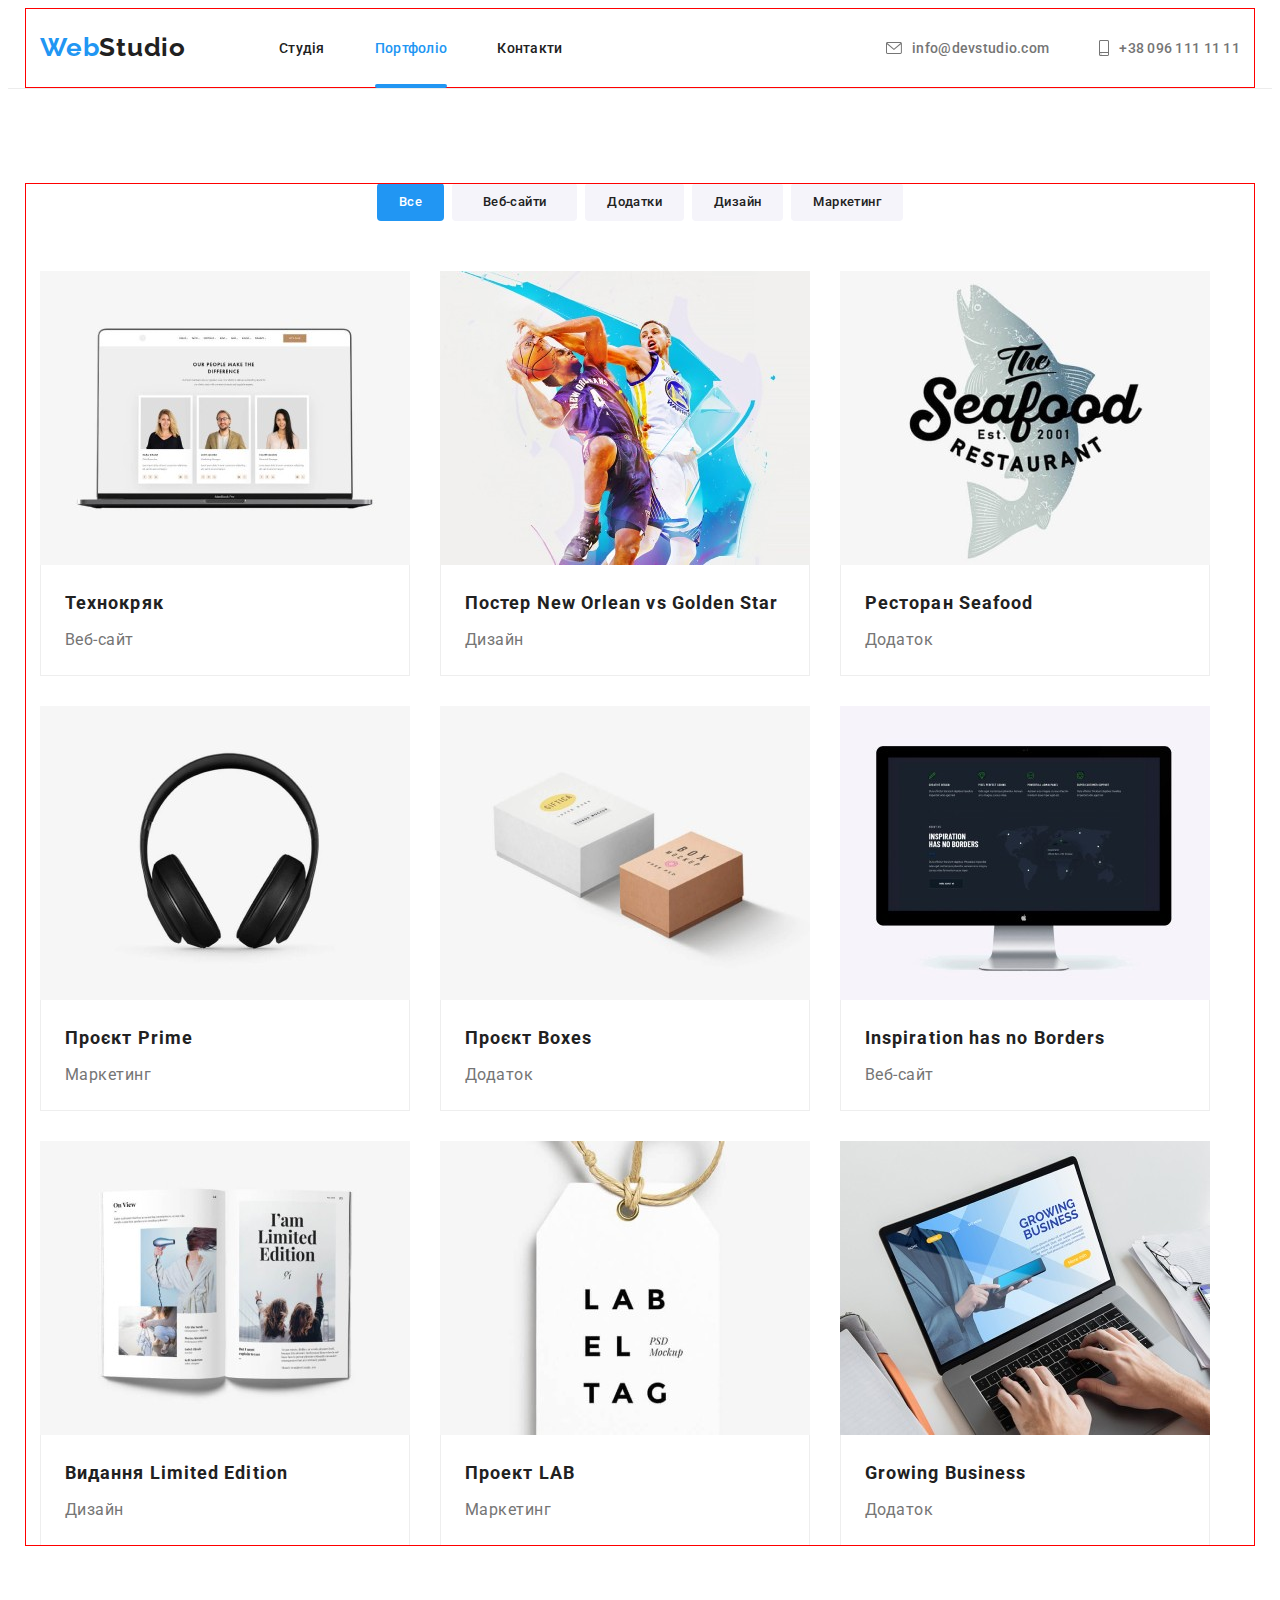
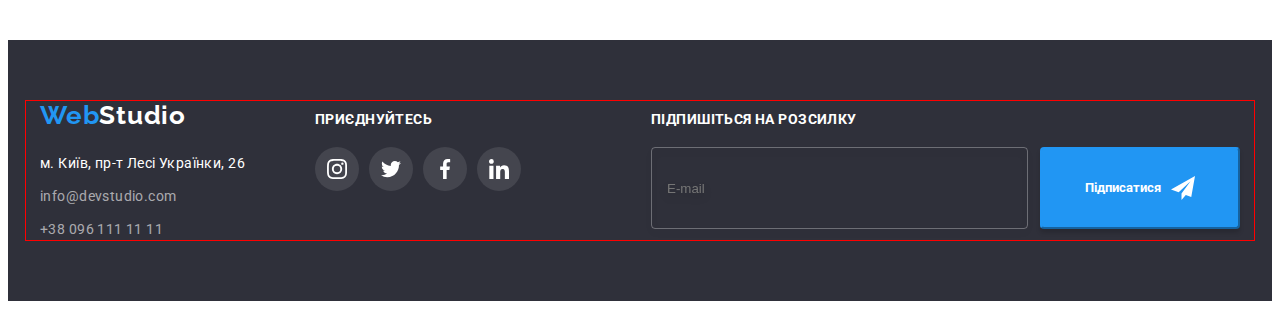
==== commit 6b5865d6: "portfolio" ====
--- a/portfolio.html
+++ b/portfolio.html
@@ -49,6 +49,11 @@
             </li>
           </ul>
         </nav>
+        <button class="menu-btn" type="button" data-menu-open>
+          <svg width="40" height="40">
+            <use href="./images/symbol-defs.svg#icon-burger-menu"></use>
+          </svg>
+        </button>
         <!--посилання на пошту і телефон-->
         <ul class="contacts-list list">
           <li class="contacts-list__item">
@@ -78,39 +83,93 @@
       <section class="section">
         <div class="container">
           <h1 class="title-hidden visually-hidden">Портфоліо</h1>
-
-          <ul class="btn-set list">
-            <li>
-              <button class="filter-btn filter-btn--current" type="button">
-                Все
-              </button>
-            </li>
-            <li>
-              <button class="filter-btn filter-btn--width" type="button">
-                Веб-сайти
-              </button>
-            </li>
-            <li>
-              <button class="filter-btn" type="button">Додатки</button>
-            </li>
-            <li>
-              <button class="filter-btn" type="button">Дизайн</button>
-            </li>
-            <li>
-              <button class="filter-btn" type="button">Маркетинг</button>
-            </li>
-          </ul>
+          <div class="btn-set-container">
+            <ul class="btn-set list">
+              <li>
+                <button class="filter-btn filter-btn--current" type="button">
+                  Все
+                </button>
+              </li>
+              <li>
+                <button class="filter-btn filter-btn--width" type="button">
+                  Веб-сайти
+                </button>
+              </li>
+              <li>
+                <button class="filter-btn" type="button">Додатки</button>
+              </li>
+              <li>
+                <button class="filter-btn" type="button">Дизайн</button>
+              </li>
+              <li>
+                <button class="filter-btn" type="button">Маркетинг</button>
+              </li>
+            </ul>
+          </div>
 
           <ul class="portfolio-set card-set list">
             <li class="portfolio-items">
               <a class="portfolio-link link" href="">
                 <div class="overlay-project">
-                  <img
-                    src="./images/portfolio/img.jpg"
-                    alt="Проэкт 1"
-                    width="370"
-                    height="294"
-                  />
+                  <picture>
+                    <!-- desctop -->
+                    <source
+                      media="(min-width: 1200px)"
+                      srcset="
+                        ./images/portfolio/img-1@1x_lg.webp 1x,
+                        ./images/portfolio/img-1@2x_lg.webp 2x
+                      "
+                      type="image/webp"
+                    />
+                    <source
+                      media="(min-width: 1200px)"
+                      srcset="
+                        ./images/portfolio/img-1@1x_lg.jpg 1x,
+                        ./images/portfolio/img-1@2x_lg.jpg 2x
+                      "
+                      type="image/jpg"
+                    />
+                    <!-- tablet -->
+                    <source
+                      media="(min-width: 768px)"
+                      srcset="
+                        ./images/portfolio/img-1@1x_md.webp 1x,
+                        ./images/portfolio/img-1@2x_md.webp 2x
+                      "
+                      type="image/webp"
+                    />
+                    <source
+                      media="(min-width: 768px)"
+                      srcset="
+                        ./images/portfolio/img-1@1x_md.jpg 1x,
+                        ./images/portfolio/img-1@2x_md.jpg 2x
+                      "
+                      type="image/jpg"
+                    />
+                    <!-- mobile -->
+                    <source
+                      media="(max-width: 767px)"
+                      srcset="
+                        ./images/portfolio/img-1@1x_sm.webp 1x,
+                        ./images/portfolio/img-1@2x_sm.webp 2x
+                      "
+                      type="image/webp"
+                    />
+                    <source
+                      media="(max-width: 767px)"
+                      srcset="
+                        ./images/portfolio/img-1@1x_sm.jpg 1x,
+                        ./images/portfolio/img-1@2x_sm.jpg 2x
+                      "
+                      type="image/jpg"
+                    />
+                    <img
+                      src="./images/portfolio/img-1@1x_sm.jpg"
+                      alt="Проект 1"
+                      width="370"
+                      height="294"
+                    />
+                  </picture>
                   <div class="portfolio-overlay">
                     <p class="portfolio-overlay__text">
                       Ресурс пропонує комплексні пропозиції з різним рівнем
@@ -129,12 +188,65 @@
             <li class="portfolio-items">
               <a class="portfolio-link link" href="">
                 <div class="overlay-project">
-                  <img
-                    src="./images/portfolio/img(1).jpg"
-                    alt="Проэкт 2"
-                    width="370"
-                    height="294"
-                  />
+                  <picture>
+                    <!-- desctop -->
+                    <source
+                      media="(min-width: 1200px)"
+                      srcset="
+                        ./images/portfolio/img-2@1x_lg.webp 1x,
+                        ./images/portfolio/img-2@2x_lg.webp 2x
+                      "
+                      type="image/webp"
+                    />
+                    <source
+                      media="(min-width: 1200px)"
+                      srcset="
+                        ./images/portfolio/img-2@1x_lg.jpg 1x,
+                        ./images/portfolio/img-2@2x_lg.jpg 2x
+                      "
+                      type="image/jpg"
+                    />
+                    <!-- tablet -->
+                    <source
+                      media="(min-width: 768px)"
+                      srcset="
+                        ./images/portfolio/img-2@1x_md.webp 1x,
+                        ./images/portfolio/img-2@2x_md.webp 2x
+                      "
+                      type="image/webp"
+                    />
+                    <source
+                      media="(min-width: 768px)"
+                      srcset="
+                        ./images/portfolio/img-2@1x_md.jpg 1x,
+                        ./images/portfolio/img-2@2x_md.jpg 2x
+                      "
+                      type="image/jpg"
+                    />
+                    <!-- mobile -->
+                    <source
+                      media="(max-width: 767px)"
+                      srcset="
+                        ./images/portfolio/img-2@1x_sm.webp 1x,
+                        ./images/portfolio/img-2@2x_sm.webp 2x
+                      "
+                      type="image/webp"
+                    />
+                    <source
+                      media="(max-width: 767px)"
+                      srcset="
+                        ./images/portfolio/img-2@1x_sm.jpg 1x,
+                        ./images/portfolio/img-2@2x_sm.jpg 2x
+                      "
+                      type="image/jpg"
+                    />
+                    <img
+                      src="./images/portfolio/img-2@1x_sm.webp"
+                      alt="Проект 2"
+                      width="370"
+                      height="294"
+                    />
+                  </picture>
                   <div class="portfolio-overlay">
                     <p class="portfolio-overlay__text">
                       Ресурс пропонує комплексні пропозиції з різним рівнем
@@ -155,12 +267,65 @@
             <li class="portfolio-items">
               <a class="portfolio-link link" href="">
                 <div class="overlay-project">
-                  <img
-                    src="./images/portfolio/img(2).jpg"
-                    alt="Проэкт 3"
-                    width="370"
-                    height="294"
-                  />
+                  <picture>
+                    <!-- desctop -->
+                    <source
+                      media="(min-width: 1200px)"
+                      srcset="
+                        ./images/portfolio/img-3@1x_lg.webp 1x,
+                        ./images/portfolio/img-3@2x_lg.webp 2x
+                      "
+                      type="image/webp"
+                    />
+                    <source
+                      media="(min-width: 1200px)"
+                      srcset="
+                        ./images/portfolio/img-3@1x_lg.jpg 1x,
+                        ./images/portfolio/img-3@2x_lg.jpg 2x
+                      "
+                      type="image/jpg"
+                    />
+                    <!-- tablet -->
+                    <source
+                      media="(min-width: 768px)"
+                      srcset="
+                        ./images/portfolio/img-3@1x_md.webp 1x,
+                        ./images/portfolio/img-3@2x_md.webp 2x
+                      "
+                      type="image/webp"
+                    />
+                    <source
+                      media="(min-width: 768px)"
+                      srcset="
+                        ./images/portfolio/img-3@1x_md.jpg 1x,
+                        ./images/portfolio/img-3@2x_md.jpg 2x
+                      "
+                      type="image/jpg"
+                    />
+                    <!-- mobile -->
+                    <source
+                      media="(max-width: 767px)"
+                      srcset="
+                        ./images/portfolio/img-3@1x_sm.webp 1x,
+                        ./images/portfolio/img-3@2x_sm.webp 2x
+                      "
+                      type="image/webp"
+                    />
+                    <source
+                      media="(max-width: 767px)"
+                      srcset="
+                        ./images/portfolio/img-3@1x_sm.jpg 1x,
+                        ./images/portfolio/img-3@2x_sm.jpg 2x
+                      "
+                      type="image/jpg"
+                    />
+                    <img
+                      src="./images/portfolio/img-3@1x_sm.jpg"
+                      alt="Проект 3"
+                      width="370"
+                      height="294"
+                    />
+                  </picture>
                   <div class="portfolio-overlay">
                     <p class="portfolio-overlay__text">
                       Ресурс пропонує комплексні пропозиції з різним рівнем
@@ -179,12 +344,65 @@
             <li class="portfolio-items">
               <a class="portfolio-link link" href="">
                 <div class="overlay-project">
-                  <img
-                    src="./images/portfolio/img(3).jpg"
-                    alt="Проэкт 4"
-                    width="370"
-                    height="294"
-                  />
+                  <picture>
+                    <!-- desctop -->
+                    <source
+                      media="(min-width: 1200px)"
+                      srcset="
+                        ./images/portfolio/img-4@1x_lg.webp 1x,
+                        ./images/portfolio/img-4@2x_lg.webp 2x
+                      "
+                      type="image/webp"
+                    />
+                    <source
+                      media="(min-width: 1200px)"
+                      srcset="
+                        ./images/portfolio/img-4@1x_lg.jpg 1x,
+                        ./images/portfolio/img-4@2x_lg.jpg 2x
+                      "
+                      type="image/jpg"
+                    />
+                    <!-- tablet -->
+                    <source
+                      media="(min-width: 768px)"
+                      srcset="
+                        ./images/portfolio/img-4@1x_md.webp 1x,
+                        ./images/portfolio/img-4@2x_md.webp 2x
+                      "
+                      type="image/webp"
+                    />
+                    <source
+                      media="(min-width: 768px)"
+                      srcset="
+                        ./images/portfolio/img-4@1x_md.jpg 1x,
+                        ./images/portfolio/img-4@2x_md.jpg 2x
+                      "
+                      type="image/jpg"
+                    />
+                    <!-- mobile -->
+                    <source
+                      media="(max-width: 767px)"
+                      srcset="
+                        ./images/portfolio/img-4@1x_sm.webp 1x,
+                        ./images/portfolio/img-4@2x_sm.webp 2x
+                      "
+                      type="image/webp"
+                    />
+                    <source
+                      media="(max-width: 767px)"
+                      srcset="
+                        ./images/portfolio/img-4@1x_sm.jpg 1x,
+                        ./images/portfolio/img-4@2x_sm.jpg 2x
+                      "
+                      type="image/jpg"
+                    />
+                    <img
+                      src="./images/portfolio/img-4@1x_sm.jpg"
+                      alt="Проект 4"
+                      width="370"
+                      height="294"
+                    />
+                  </picture>
                   <div class="portfolio-overlay">
                     <p class="portfolio-overlay__text">
                       Ресурс пропонує комплексні пропозиції з різним рівнем
@@ -203,12 +421,65 @@
             <li class="portfolio-items">
               <a class="portfolio-link link" href="">
                 <div class="overlay-project">
-                  <img
-                    src="./images/portfolio/img(4).jpg"
-                    alt="Проэкт 5"
-                    width="370"
-                    height="294"
-                  />
+                  <picture>
+                    <!-- desctop -->
+                    <source
+                      media="(min-width: 1200px)"
+                      srcset="
+                        ./images/portfolio/img-5@1x_lg.webp 1x,
+                        ./images/portfolio/img-5@2x_lg.webp 2x
+                      "
+                      type="image/webp"
+                    />
+                    <source
+                      media="(min-width: 1200px)"
+                      srcset="
+                        ./images/portfolio/img-5@1x_lg.jpg 1x,
+                        ./images/portfolio/img-5@2x_lg.jpg 2x
+                      "
+                      type="image/jpg"
+                    />
+                    <!-- tablet -->
+                    <source
+                      media="(min-width: 768px)"
+                      srcset="
+                        ./images/portfolio/img-5@1x_md.webp 1x,
+                        ./images/portfolio/img-5@2x_md.webp 2x
+                      "
+                      type="image/webp"
+                    />
+                    <source
+                      media="(min-width: 768px)"
+                      srcset="
+                        ./images/portfolio/img-5@1x_md.jpg 1x,
+                        ./images/portfolio/img-5@2x_md.jpg 2x
+                      "
+                      type="image/jpg"
+                    />
+                    <!-- mobile -->
+                    <source
+                      media="(max-width: 767px)"
+                      srcset="
+                        ./images/portfolio/img-5@1x_sm.webp 1x,
+                        ./images/portfolio/img-5@2x_sm.webp 2x
+                      "
+                      type="image/webp"
+                    />
+                    <source
+                      media="(max-width: 767px)"
+                      srcset="
+                        ./images/portfolio/img-5@1x_sm.jpg 1x,
+                        ./images/portfolio/img-5@2x_sm.jpg 2x
+                      "
+                      type="image/jpg"
+                    />
+                    <img
+                      src="./images/portfolio/img-5@1x_sm.jpg"
+                      alt="Проект 5"
+                      width="370"
+                      height="294"
+                    />
+                  </picture>
                   <div class="portfolio-overlay">
                     <p class="portfolio-overlay__text">
                       Ресурс пропонує комплексні пропозиції з різним рівнем
@@ -227,12 +498,58 @@
             <li class="portfolio-items">
               <a class="portfolio-link link" href="">
                 <div class="overlay-project">
-                  <img
-                    src="./images/portfolio/img(5).jpg"
-                    alt="Проэкт 6"
-                    width="370"
-                    height="294"
-                  />
+                  <picture>
+                    <!-- desctop -->
+                    <source
+                      media="(min-width: 1200px)"
+                      srcset="
+                        ./images/portfolio/img-6@1x_lg.webp 1x,
+                        ./images/portfolio/img-6@2x_lg.webp 2x
+                      "
+                      type="image/webp" />
+                    <source
+                      media="(min-width: 1200px)"
+                      srcset="
+                        ./images/portfolio/img-6@1x_lg.jpg 1x,
+                        ./images/portfolio/img-6@2x_lg.jpg 2x
+                      "
+                      type="image/jpg" />
+                    <!-- tablet -->
+                    <source
+                      media="(min-width: 768px)"
+                      srcset="
+                        ./images/portfolio/img-6@1x_md.webp 1x,
+                        ./images/portfolio/img-6@2x_md.webp 2x
+                      "
+                      type="image/webp" />
+                    <source
+                      media="(min-width: 768px)"
+                      srcset="
+                        ./images/portfolio/img-6@1x_md.jpg 1x,
+                        ./images/portfolio/img-6@2x_md.jpg 2x
+                      "
+                      type="image/jpg" />
+                    <!-- mobile -->
+                    <source
+                      media="(max-width: 767px)"
+                      srcset="
+                        ./images/portfolio/img-6@1x_sm.webp 1x,
+                        ./images/portfolio/img-6@2x_sm.webp 2x
+                      "
+                      type="image/webp" />
+                    <source
+                      media="(max-width: 767px)"
+                      srcset="
+                        ./images/portfolio/img-6@1x_sm.jpg 1x,
+                        ./images/portfolio/img-6@2x_sm.jpg 2x
+                      "
+                      type="image/jpg" />
+                    <img
+                      src="./images/portfolio/img-6@1x_sm.jpg"
+                      alt="Проект 6"
+                      width="370"
+                      height="294"
+                  /></picture>
                   <div class="portfolio-overlay">
                     <p class="portfolio-overlay__text">
                       Ресурс пропонує комплексні пропозиції з різним рівнем
@@ -253,12 +570,65 @@
             <li class="portfolio-items">
               <a class="portfolio-link link" href="">
                 <div class="overlay-project">
-                  <img
-                    src="./images/portfolio/img(6).jpg"
-                    alt="Проэкт 7"
-                    width="370"
-                    height="294"
-                  />
+                  <picture>
+                    <!-- desctop -->
+                    <source
+                      media="(min-width: 1200px)"
+                      srcset="
+                        ./images/portfolio/img-7@1x_lg.webp 1x,
+                        ./images/portfolio/img-7@2x_lg.webp 2x
+                      "
+                      type="image/webp"
+                    />
+                    <source
+                      media="(min-width: 1200px)"
+                      srcset="
+                        ./images/portfolio/img-7@1x_lg.jpg 1x,
+                        ./images/portfolio/img-7@2x_lg.jpg 2x
+                      "
+                      type="image/jpg"
+                    />
+                    <!-- tablet -->
+                    <source
+                      media="(min-width: 768px)"
+                      srcset="
+                        ./images/portfolio/img-7@1x_md.webp 1x,
+                        ./images/portfolio/img-7@2x_md.webp 2x
+                      "
+                      type="image/webp"
+                    />
+                    <source
+                      media="(min-width: 768px)"
+                      srcset="
+                        ./images/portfolio/img-7@1x_md.jpg 1x,
+                        ./images/portfolio/img-7@2x_md.jpg 2x
+                      "
+                      type="image/jpg"
+                    />
+                    <!-- mobile -->
+                    <source
+                      media="(max-width: 767px)"
+                      srcset="
+                        ./images/portfolio/img-7@1x_sm.webp 1x,
+                        ./images/portfolio/img-7@2x_sm.webp 2x
+                      "
+                      type="image/webp"
+                    />
+                    <source
+                      media="(max-width: 767px)"
+                      srcset="
+                        ./images/portfolio/img-7@1x_sm.jpg 1x,
+                        ./images/portfolio/img-7@2x_sm.jpg 2x
+                      "
+                      type="image/jpg"
+                    />
+                    <img
+                      src="./images/portfolio/img-7@1x_sm.jpg"
+                      alt="Проект 7"
+                      width="370"
+                      height="294"
+                    />
+                  </picture>
                   <div class="portfolio-overlay">
                     <p class="portfolio-overlay__text">
                       Ресурс пропонує комплексні пропозиції з різним рівнем
@@ -277,12 +647,65 @@
             <li class="portfolio-items">
               <a class="portfolio-link link" href="">
                 <div class="overlay-project">
-                  <img
-                    src="./images/portfolio/img(7).jpg"
-                    alt="Проэкт 8"
-                    width="370"
-                    height="294"
-                  />
+                  <picture>
+                    <!-- desctop -->
+                    <source
+                      media="(min-width: 1200px)"
+                      srcset="
+                        ./images/portfolio/img-8@1x_lg.webp 1x,
+                        ./images/portfolio/img-8@2x_lg.webp 2x
+                      "
+                      type="image/webp"
+                    />
+                    <source
+                      media="(min-width: 1200px)"
+                      srcset="
+                        ./images/portfolio/img-8@1x_lg.jpg 1x,
+                        ./images/portfolio/img-8@2x_lg.jpg 2x
+                      "
+                      type="image/jpg"
+                    />
+                    <!-- tablet -->
+                    <source
+                      media="(min-width: 768px)"
+                      srcset="
+                        ./images/portfolio/img-8@1x_md.webp 1x,
+                        ./images/portfolio/img-8@2x_md.webp 2x
+                      "
+                      type="image/webp"
+                    />
+                    <source
+                      media="(min-width: 768px)"
+                      srcset="
+                        ./images/portfolio/img-8@1x_md.jpg 1x,
+                        ./images/portfolio/img-8@2x_md.jpg 2x
+                      "
+                      type="image/jpg"
+                    />
+                    <!-- mobile -->
+                    <source
+                      media="(max-width: 767px)"
+                      srcset="
+                        ./images/portfolio/img-8@1x_sm.webp 1x,
+                        ./images/portfolio/img-8@2x_sm.webp 2x
+                      "
+                      type="image/webp"
+                    />
+                    <source
+                      media="(max-width: 767px)"
+                      srcset="
+                        ./images/portfolio/img-8@1x_sm.jpg 1x,
+                        ./images/portfolio/img-8@2x_sm.jpg 2x
+                      "
+                      type="image/jpg"
+                    />
+                    <img
+                      src="./images/portfolio/img-8@1x_sm.jpg"
+                      alt="Проект 8"
+                      width="370"
+                      height="294"
+                    />
+                  </picture>
                   <div class="portfolio-overlay">
                     <p class="portfolio-overlay__text">
                       Ресурс пропонує комплексні пропозиції з різним рівнем
@@ -301,12 +724,65 @@
             <li class="portfolio-items">
               <a class="portfolio-link link" href="">
                 <div class="overlay-project">
-                  <img
-                    src="./images/portfolio/img(8).jpg"
-                    alt="Проэкт 9"
-                    width="370"
-                    height="294"
-                  />
+                  <picture>
+                    <!-- desctop -->
+                    <source
+                      media="(min-width: 1200px)"
+                      srcset="
+                        ./images/portfolio/img-9@1x_lg.webp 1x,
+                        ./images/portfolio/img-9@2x_lg.webp 2x
+                      "
+                      type="image/webp"
+                    />
+                    <source
+                      media="(min-width: 1200px)"
+                      srcset="
+                        ./images/portfolio/img-9@1x_lg.jpg 1x,
+                        ./images/portfolio/img-9@2x_lg.jpg 2x
+                      "
+                      type="image/jpg"
+                    />
+                    <!-- tablet -->
+                    <source
+                      media="(min-width: 768px)"
+                      srcset="
+                        ./images/portfolio/img-9@1x_md.webp 1x,
+                        ./images/portfolio/img-9@2x_md.webp 2x
+                      "
+                      type="image/webp"
+                    />
+                    <source
+                      media="(min-width: 768px)"
+                      srcset="
+                        ./images/portfolio/img-9@1x_md.jpg 1x,
+                        ./images/portfolio/img-9@2x_md.jpg 2x
+                      "
+                      type="image/jpg"
+                    />
+                    <!-- mobile -->
+                    <source
+                      media="(max-width: 767px)"
+                      srcset="
+                        ./images/portfolio/img-9@1x_sm.webp 1x,
+                        ./images/portfolio/img-9@2x_sm.webp 2x
+                      "
+                      type="image/webp"
+                    />
+                    <source
+                      media="(max-width: 767px)"
+                      srcset="
+                        ./images/portfolio/img-9@1x_sm.jpg 1x,
+                        ./images/portfolio/img-9@2x_sm.jpg 2x
+                      "
+                      type="image/jpg"
+                    />
+                    <img
+                      src="./images/portfolio/img-9@1x_sm.jpg"
+                      alt="Проект 9"
+                      width="370"
+                      height="294"
+                    />
+                  </picture>
                   <div class="portfolio-overlay">
                     <p class="portfolio-overlay__text">
                       Ресурс пропонує комплексні пропозиції з різним рівнем
--- a/css/main.min.css
+++ b/css/main.min.css
@@ -1 +1 @@
-:root{--main-font: "Roboto", sans-serif;--secondary-font: "Raleway", sans-serif;--main-txt-cl: #757575;--accent-txt-cl: #2196f3;--title-txt-cl: #212121;--white-txt-cl: #ffffff;--footer-contacts-txt-cl: rgba(255, 255, 255, 0.6);--border-modal-btn-cl: rgba(0, 0, 0, 0.1);--border-modal-input-cl: rgba(33, 33, 33, 0.2);--portfolio-overlay-bg-cl: rgba(33, 150, 243, 0.9);--backdrop-bg-cl: rgba(0, 0, 0, 0.2);--footer-social-bg-cl: rgba(255, 255, 255, 0.1);--foter-subscribe-border-cl: rgba(255, 255, 255, 0.3);--client-icon-cl: #afb1b8;--gradient-linear-bg: rgba(47, 48, 58, 0.4);--dark-bg-cl: #2f303a;--light-bg-cl: #f5f4fa;--active-bg-btn-hero: #188ce8;--filter-btn-bg-cl: #f5f4fa;--portfolio-section-wrapper-cl: #eeeeee;--header-border-cl: #ececec;--btn-border-cl: transparent;--indent-header: 50px;--indent-main: 30px;--indent-btn: 8px;--items-characteristic-section: 4;--items-about-us: 3;--items-command: 4;--items-portfolio: 3;--animation-base: 250ms cubic-bezier(0.4, 0, 0.2, 1)}.visually-hidden{position:absolute;width:1px;height:1px;margin:-1px;border:0;padding:0;white-space:nowrap;-webkit-clip-path:inset(100%);clip-path:inset(100%);clip:rect(0 0 0 0);overflow:hidden}.page{font-family:var(--main-font);color:var(--main-txt-cl)}h1,h2,h3,h4,h5,h6,p{margin:0}.list{list-style:none;padding:0;margin:0}.link{text-decoration:none;color:currentColor}img{display:block;width:100%;height:auto;-o-object-fit:cover;object-fit:cover;-o-object-position:center;object-position:center}.btn{min-width:200px;min-height:50px;padding-top:10px;padding-right:32px;padding-bottom:10px;padding-left:32px;font-family:inherit;font-weight:700;line-height:1.875;color:var(--white-txt-cl);background-color:var(--accent-txt-cl);-webkit-box-shadow:0px 4px 4px rgba(0,0,0,.15);box-shadow:0px 4px 4px rgba(0,0,0,.15);border-radius:4px;border:var(--btn-border-cl);cursor:pointer;-webkit-transition:background-color var(--animation-base);transition:background-color var(--animation-base)}.btn:hover,.btn:focus{background-color:var(--active-bg-btn-hero)}.btn-set{display:-webkit-box;display:-ms-flexbox;display:flex;gap:var(--indent-btn);-webkit-box-pack:center;-ms-flex-pack:center;justify-content:center;margin-bottom:50px}.filter-btn{min-height:38px;padding-top:6px;padding-right:22px;padding-bottom:6px;padding-left:22px;font-family:inherit;font-weight:500;line-height:1.625;letter-spacing:.03em;color:var(--title-txt-cl);background-color:var(--filter-btn-bg-cl);border-radius:4px;border:var(--btn-border-cl);cursor:pointer;-webkit-transition:background-color var(--animation-base),-webkit-box-shadow var(--animation-base) color var(--animation-base);transition:background-color var(--animation-base),-webkit-box-shadow var(--animation-base) color var(--animation-base);transition:background-color var(--animation-base),box-shadow var(--animation-base) color var(--animation-base);transition:background-color var(--animation-base),box-shadow var(--animation-base) color var(--animation-base),-webkit-box-shadow var(--animation-base) color var(--animation-base)}.filter-btn:hover,.filter-btn:focus{color:var(--white-txt-cl);background-color:var(--active-bg-btn-hero);-webkit-box-shadow:0px 3px 1px rgba(0,0,0,.1),0px 1px 2px rgba(0,0,0,.08),0px 2px 2px rgba(0,0,0,.12);box-shadow:0px 3px 1px rgba(0,0,0,.1),0px 1px 2px rgba(0,0,0,.08),0px 2px 2px rgba(0,0,0,.12)}.filter-btn--current{color:var(--white-txt-cl);background-color:var(--accent-txt-cl)}.filter-btn--width{min-width:125px}.subscribe-btn{display:-webkit-box;display:-ms-flexbox;display:flex;-webkit-box-align:center;-ms-flex-align:center;align-items:center;-webkit-box-pack:center;-ms-flex-pack:center;justify-content:center;padding:10px;gap:10px;min-width:200px;min-height:50px;font-family:inherit;font-weight:700;line-height:1.875;color:var(--white-txt-cl);background-color:var(--accent-txt-cl);-webkit-box-shadow:0px 4px 4px rgba(0,0,0,.15);box-shadow:0px 4px 4px rgba(0,0,0,.15);border-radius:4px;border-color:var(--accent-txt-cl);cursor:pointer;-webkit-transition:background-color var(--animation-base);transition:background-color var(--animation-base)}.subscribe-btn:hover,.subscribe-btn:focus{background-color:var(--active-bg-btn-hero)}@media screen and (max-width: 1199px){.subscribe-btn{margin:0 auto}}.subscribe-btn__icon-send{fill:currentColor}.btn-close{position:absolute;top:8px;right:8px;display:-webkit-box;display:-ms-flexbox;display:flex;-webkit-box-align:center;-ms-flex-align:center;align-items:center;-webkit-box-pack:center;-ms-flex-pack:center;justify-content:center;padding:0;width:30px;height:30px;border-radius:50%;background:var(--white-txt-cl);border:1px solid var(--border-modal-btn-cl);cursor:pointer;-webkit-transition:color var(--animation-base);transition:color var(--animation-base)}.btn-close:hover,.btn-close:focus{color:var(--accent-txt-cl)}.btn-close__icon:hover,.btn-close__icon:focus{fill:currentColor}.submit-btn{margin-right:auto;margin-left:auto;display:-webkit-box;display:-ms-flexbox;display:flex;-webkit-box-align:center;-ms-flex-align:center;align-items:center;-webkit-box-pack:center;-ms-flex-pack:center;justify-content:center;min-width:200px;min-height:50px;padding:10px;font-family:inherit;font-weight:700;line-height:1.875;color:var(--white-txt-cl);background-color:var(--accent-txt-cl);-webkit-box-shadow:0px 4px 4px rgba(0,0,0,.15);box-shadow:0px 4px 4px rgba(0,0,0,.15);border-radius:4px;border:var(--btn-border-cl);cursor:pointer;-webkit-transition:background-color var(--animation-base);transition:background-color var(--animation-base)}.submit-btn:hover,.submit-btn:focus{background-color:var(--active-bg-btn-hero)}.card-set{display:-webkit-box;display:-ms-flexbox;display:flex;-ms-flex-wrap:wrap;flex-wrap:wrap;gap:var(--indent-main)}@media screen and (min-width: 480px){.characteristic-set__item{--items-characteristic-section: 1;-ms-flex-preferred-size:calc((100% - var(--indent-main)*(var(--items-characteristic-section) - 1))/var(--items-characteristic-section));flex-basis:calc((100% - var(--indent-main)*(var(--items-characteristic-section) - 1))/var(--items-characteristic-section))}}@media screen and (min-width: 768px){.characteristic-set__item{--items-characteristic-section: 2}}@media screen and (min-width: 1200px){.characteristic-set__item{--items-characteristic-section: 4}}.about-set{-ms-flex-preferred-size:calc((100% - var(--indent-main)*(var(--items-about-us) - 1))/var(--items-about-us));flex-basis:calc((100% - var(--indent-main)*(var(--items-about-us) - 1))/var(--items-about-us))}.command-card{-ms-flex-preferred-size:calc((100% - var(--indent-main)*(var(--items-command) - 1))/var(--items-command));flex-basis:calc((100% - var(--indent-main)*(var(--items-command) - 1))/var(--items-command))}.client-item{display:-webkit-box;display:-ms-flexbox;display:flex;-webkit-box-align:center;-ms-flex-align:center;align-items:center;-webkit-box-pack:center;-ms-flex-pack:center;justify-content:center;height:92px;--items-characteristic-section: 2;-ms-flex-preferred-size:calc((100% - var(--indent-main)*(var(--items-characteristic-section) - 1))/var(--items-characteristic-section));flex-basis:calc((100% - var(--indent-main)*(var(--items-characteristic-section) - 1))/var(--items-characteristic-section))}@media screen and (min-width: 768px){.client-item{--items-characteristic-section: 3}}@media screen and (min-width: 1200px){.client-item{--items-characteristic-section: 6}}.portfolio-items{-ms-flex-preferred-size:calc((100% - var(var(--indent-main))*(var(--items-portfolio) - 1))/var(--items-portfolio));flex-basis:calc((100% - var(var(--indent-main))*(var(--items-portfolio) - 1))/var(--items-portfolio));cursor:pointer}.section{padding-top:60px;padding-bottom:60px}@media screen and (min-width: 1200px){.section{padding-top:94px;padding-bottom:94px}}.container{outline:1px solid red;outline-offset:-1px;padding-left:15px;padding-right:15px;margin-left:auto;margin-right:auto}@media screen and (min-width: 480px){.container{width:480px}}@media screen and (min-width: 768px){.container{width:768px}}@media screen and (min-width: 1200px){.container{width:1200px}}.title-section{font-weight:700;font-size:36px;line-height:1.1666666667;letter-spacing:.03em;color:var(--title-txt-cl);margin-bottom:30px;text-align:center}@media screen and (min-width: 1200px){.title-section{margin-bottom:50px}}.main-title{width:696px;font-weight:900;font-size:44px;line-height:1.3636363636;letter-spacing:.06em;margin-right:auto;margin-bottom:30px;margin-left:auto;text-transform:uppercase;color:var(--white-txt-cl)}.characteristic-set__title{text-align:center;font-weight:700;font-size:14px;line-height:1.1428571429;letter-spacing:.03em;text-transform:uppercase;color:var(--title-txt-cl)}.characteristic-set__title--below-indent{margin-bottom:10px}@media screen and (min-width: 768px){.characteristic-set__title{text-align:left}}.command-subtitle{font-weight:500;font-size:16px;line-height:1.1875;text-align:center;letter-spacing:.03em;color:var(--title-txt-cl)}.command-subtitle--indent-below{margin-bottom:10px}.subtitle-potfolio{font-weight:700;font-size:18px;line-height:2;letter-spacing:.06em;color:var(--title-txt-cl);margin-bottom:4px}.join-text{font-weight:700;font-size:14px;line-height:1.1428571429;letter-spacing:.03em;text-transform:uppercase;color:var(--white-txt-cl)}.join-text--indent-below{margin-bottom:20px}@media screen and (max-width: 1199px){.join-text{text-align:center}}.social-list{display:-webkit-box;display:-ms-flexbox;display:flex;gap:10px}.social-list--line-up{-webkit-box-align:center;-ms-flex-align:center;align-items:center;-webkit-box-pack:center;-ms-flex-pack:center;justify-content:center}.social-link{display:-webkit-box;display:-ms-flexbox;display:flex;-webkit-box-align:center;-ms-flex-align:center;align-items:center;-webkit-box-pack:center;-ms-flex-pack:center;justify-content:center;width:44px;height:44px;background-color:var(--white-txt-cl);border-radius:50%;-webkit-transition:background-color var(--animation-base),color var(--animation-base);transition:background-color var(--animation-base),color var(--animation-base)}.social-link:hover{background-color:var(--accent-txt-cl);color:var(--white-txt-cl)}.social-link:focus{background-color:var(--accent-txt-cl);color:var(--white-txt-cl)}.social-link__icon{fill:currentColor}.social-link--dark{background-color:var(--footer-social-bg-cl)}.social-link--white-base{color:var(--white-txt-cl)}.overlay-project{position:relative;overflow:hidden}.portfolio-overlay{position:absolute;display:-webkit-box;display:-ms-flexbox;display:flex;-webkit-box-align:center;-ms-flex-align:center;align-items:center;-webkit-box-pack:center;-ms-flex-pack:center;justify-content:center;width:100%;height:100%;top:0;left:0;background:var(--portfolio-overlay-bg-cl);-webkit-transform:translateY(100%);transform:translateY(100%);-webkit-transition:-webkit-transform var(--animation-base);transition:-webkit-transform var(--animation-base);transition:transform var(--animation-base);transition:transform var(--animation-base), -webkit-transform var(--animation-base);opacity:0}.portfolio-link:hover .portfolio-overlay,.portfolio-link:focus .portfolio-overlay{-webkit-transform:translateY(0%);transform:translateY(0%);opacity:1}.portfolio-overlay__text{font-size:18px;line-height:1.5555555556;letter-spacing:.03em;color:var(--white-txt-cl);padding-left:24px;padding-right:24px}.portfolio-desc{line-height:1.875;letter-spacing:.03em}.address__text{text-align:center;font-style:normal;font-size:14px;line-height:1.7142857143;letter-spacing:.03em;color:var(--white-txt-cl);margin-bottom:8px}@media screen and (max-width: 1199px){.address__text{text-align:center}}@media screen and (min-width: 1200px){.address__text{margin-bottom:9px}}.address__contacts{display:block;font-style:normal;font-size:14px;line-height:1.7142857143;letter-spacing:.03em;color:var(--footer-contacts-txt-cl)}.address__contacts--indent-below{margin-bottom:8px}@media screen and (min-width: 1200px){.address__contacts--indent-below{margin-bottom:9px}}@media screen and (max-width: 1199px){.address__contacts{text-align:center}}@media screen and (min-width: 1200px){.subscribe-container{margin-left:auto}}.subscribe-form{text-align:center}@media screen and (min-width: 1200px){.subscribe-form{display:-webkit-box;display:-ms-flexbox;display:flex;gap:12px}}.subscribe-input{display:inline-block;width:100%;min-height:50px;padding-top:15px;padding-left:15px;padding-bottom:15px;padding-left:15px;border:1px solid var(--foter-subscribe-border-cl);-webkit-filter:drop-shadow(0px 4px 4px rgba(0, 0, 0, 0.15));filter:drop-shadow(0px 4px 4px rgba(0, 0, 0, 0.15));border-radius:4px;outline:rgba(0,0,0,0);background-color:rgba(0,0,0,0);color:var(--white-txt-cl);-webkit-transition:color var(--animation-base),border-color var(--animation-base);transition:color var(--animation-base),border-color var(--animation-base)}.subscribe-input:focus{font-family:inherit;color:var(--white-txt-cl);border-color:var(--accent-txt-cl)}@media screen and (min-width: 768px)and (max-width: 1199px){.subscribe-input{width:450px}}@media screen and (min-width: 1200px){.subscribe-input{width:358px}}@media screen and (max-width: 1199px){.subscribe-input{margin-bottom:20px}}.modal-slogan{font-weight:700;font-size:20px;line-height:1.15;text-align:center;letter-spacing:.03em;color:var(--title-txt-cl);margin-bottom:12px}.register-form{text-align:center}.form-group{display:-webkit-box;display:-ms-flexbox;display:flex;-webkit-box-orient:vertical;-webkit-box-direction:normal;-ms-flex-direction:column;flex-direction:column;gap:10px;margin-bottom:20px}.register-wrap{position:relative;display:block}.register-text{display:block;text-align:left;font-size:12px;letter-spacing:.01em;line-height:1.1666666667;color:var(--main-txt-cl);margin-bottom:4px}.input-field,.textarea-field{width:100%;padding-top:12px;padding-right:12px;padding-bottom:12px;padding-left:42px;border:1px solid var(--border-modal-input-cl);border-radius:4px;font-size:12px;line-height:1.1666666667;letter-spacing:.01em;outline:rgba(0,0,0,0);-webkit-transition:border-color var(--animation-base);transition:border-color var(--animation-base)}.input-field:focus,.textarea-field:focus{border-color:var(--accent-txt-cl)}.textarea-field{resize:none;padding-right:16px;padding-left:16px}.textarea-field:focus{border-color:var(--accent-txt-cl)}.register-form-icon{position:absolute;top:50%;left:12px;-webkit-transition:fill var(--animation-base);transition:fill var(--animation-base)}.input-field:focus+.register-form-icon{fill:var(--accent-txt-cl)}.register-agreement{display:-webkit-box;display:-ms-flexbox;display:flex;-webkit-box-align:center;-ms-flex-align:center;align-items:center;-webkit-box-pack:center;-ms-flex-pack:center;justify-content:center;gap:7px;margin-bottom:30px}.register-agreement__text{font-size:12px;line-height:1.7142857143;letter-spacing:.03em}@media screen and (min-width: 1200px){.register-agreement__text{font-size:14}}.register-agreement__link{-webkit-text-decoration-line:underline;text-decoration-line:underline;text-underline-position:under;color:var(--accent-txt-cl)}.register-checkbox:checked+.register-icon .register-icon__uncheck{opacity:0;-webkit-transition:opacity var(--animation-base);transition:opacity var(--animation-base)}.register-icon__check{opacity:0;fill:var(--active-bg-btn-hero);-webkit-transition:opacity var(--animation-base);transition:opacity var(--animation-base)}.register-checkbox:checked+.register-icon .register-icon__check{opacity:1}.backdrop{position:fixed;top:0;left:0;width:100%;height:100%;background:var(--backdrop-bg-cl);opacity:1;-webkit-transition:opacity var(--animation-base),visibility var(--animation-base);transition:opacity var(--animation-base),visibility var(--animation-base)}.modal{position:absolute;top:50%;left:50%;min-width:450px;min-height:609px;padding:40px;background:var(--white-txt-cl);-webkit-box-shadow:0px 1px 3px rgba(0,0,0,.12),0px 1px 1px rgba(0,0,0,.14),0px 2px 1px rgba(0,0,0,.2);box-shadow:0px 1px 3px rgba(0,0,0,.12),0px 1px 1px rgba(0,0,0,.14),0px 2px 1px rgba(0,0,0,.2);border-radius:4px;-webkit-transform:translate(-50%, -50%) scale(1);transform:translate(-50%, -50%) scale(1);-webkit-transition:opacity var(--animation-base),-webkit-transform var(--animation-base);transition:opacity var(--animation-base),-webkit-transform var(--animation-base);transition:transform var(--animation-base),opacity var(--animation-base);transition:transform var(--animation-base),opacity var(--animation-base),-webkit-transform var(--animation-base)}.backdrop.is-hidden .modal{-webkit-transform:translate(-50%, -50%) scale(0.8);transform:translate(-50%, -50%) scale(0.8)}@media screen and (min-width: 1200px){.modal{min-width:528px;min-height:581px}}.backdrop.is-hidden{visibility:hidden;opacity:0;pointer-events:none}.logo{display:inline-block;font-family:var(--secondary-font);font-weight:700;font-size:24px;line-height:1.1666666667;letter-spacing:.03em;color:var(--accent-txt-cl);padding-top:16px;padding-bottom:16px}@media screen and (min-width: 768px){.logo{padding-top:26px;padding-bottom:26px}}@media screen and (min-width: 1200px){.logo{padding-top:24px;padding-bottom:25px;font-weight:700;font-size:26px;line-height:1.1923076923}}.logo__title--dark{color:var(--title-txt-cl)}.logo--right-indent{margin-right:auto}.logo__title--white{color:var(--white-txt-cl)}.menu-btn{display:-webkit-box;display:-ms-flexbox;display:flex;-webkit-box-align:center;-ms-flex-align:center;align-items:center;-webkit-box-pack:center;-ms-flex-pack:center;justify-content:center;width:40px;height:40px;background-color:rgba(0,0,0,0);border:none;cursor:pointer}.menu-overlay{position:fixed;top:0;left:0;z-index:100;width:100%;height:100%;background:var(--backdrop-bg-cl);opacity:1;-webkit-transition:opacity var(--animation-base),visibility var(--animation-base);transition:opacity var(--animation-base),visibility var(--animation-base)}.mobile-container{display:-webkit-box;display:-ms-flexbox;display:flex;-webkit-box-orient:vertical;-webkit-box-direction:normal;-ms-flex-direction:column;flex-direction:column;max-width:480px;height:100%;padding-top:48px;padding-right:40px;padding-bottom:48px;padding-left:40px;background:var(--white-txt-cl);-webkit-box-shadow:0px 4px 8px rgba(0,0,0,.04),0px 2px 4px rgba(0,0,0,.08),0px 1px 3px rgba(0,0,0,.16);box-shadow:0px 4px 8px rgba(0,0,0,.04),0px 2px 4px rgba(0,0,0,.08),0px 1px 3px rgba(0,0,0,.16)}.mobile-list:first-child{margin-bottom:auto}.mobile-list:nth-child(2){margin-bottom:64px}.mobile-list__social{display:-webkit-box;display:-ms-flexbox;display:flex;-webkit-box-orient:horizontal;-webkit-box-direction:normal;-ms-flex-direction:row;flex-direction:row;-ms-flex-wrap:wrap;flex-wrap:wrap;gap:10px}.mobile-item__social:not(:last-child) .mobile-link__social{display:-webkit-box;display:-ms-flexbox;display:flex;padding-right:10px;border-right:1px solid rgba(33,33,33,.2)}.mobile-link{color:var(--title-txt-cl);-webkit-transition:color var(--animation-base);transition:color var(--animation-base)}.mobile-link:hover,.mobile-link:focus{color:var(--accent-txt-cl)}.mobile-link__nav{font-weight:500;font-size:40px;line-height:1.175;letter-spacing:.02em}.mobile-item__nav:not(:last-child){margin-bottom:32px}.mobile-item__contacts:first-child .mobile-link__contacts{font-weight:500;font-size:34px;line-height:1.1764705882;letter-spacing:.02em;color:var(--accent-txt-cl)}.mobile-item__contacts:last-child .mobile-link__contacts{font-weight:500;font-size:24px;line-height:1.1666666667;letter-spacing:.02em;color:var(--main-txt-cl)}.mobile-link__contacts{-webkit-transition:color var(--animation-base);transition:color var(--animation-base)}.mobile-link__contacts:hover,.mobile-link__contacts:focus{color:var(--accent-txt-cl)}.mobile-item__contacts:first-child{margin-bottom:32px}.mobile-link__social{font-weight:500;font-size:18px;line-height:1.2222222222;letter-spacing:.02em;color:var(--accent-txt-cl)}.header{border-bottom:1px solid var(--header-border-cl)}.header__container{display:-webkit-box;display:-ms-flexbox;display:flex;-webkit-box-align:center;-ms-flex-align:center;align-items:center}.contacts-list{margin-left:auto;display:-webkit-box;display:-ms-flexbox;display:flex}@media screen and (max-width: 767px){.contacts-list{display:none}}@media screen and (min-width: 768px)and (max-width: 1199px){.contacts-list{-ms-flex-wrap:wrap;flex-wrap:wrap;max-width:138px}}@media screen and (min-width: 1200px){.contacts-list{gap:var(--indent-header)}}@media screen and (min-width: 768px)and (max-width: 1199px){.contacts-list__item:not(:last-child){margin-bottom:10px}}.contacts-list__link{display:-webkit-box;display:-ms-flexbox;display:flex;font-weight:500;font-size:12px;line-height:1.1666666667;letter-spacing:.02em;gap:10px;-webkit-box-align:center;-ms-flex-align:center;align-items:center;-webkit-box-pack:center;-ms-flex-pack:center;justify-content:center;-webkit-transition:color var(--animation-base);transition:color var(--animation-base)}.contacts-list__link:hover,.contacts-list__link:focus{color:var(--accent-txt-cl)}@media screen and (min-width: 1200px){.contacts-list__link{padding-top:32px;padding-bottom:32px;font-size:14px;line-height:1.1428571429}}.contacts-list__icon{fill:currentColor}.main-nav{display:-webkit-box;display:-ms-flexbox;display:flex}.site-nav{margin-left:88px;display:-webkit-box;display:-ms-flexbox;display:flex;gap:var(--indent-header)}@media screen and (max-width: 767px){.site-nav{display:none}}@media screen and (min-width: 1200px){.site-nav{margin-left:93px}}.site-nav__link{display:inline-block;color:var(--title-txt-cl);font-weight:500;font-size:14px;line-height:1.1428571429;letter-spacing:.02em;padding-top:32px;padding-bottom:32px;-webkit-transition:color var(--animation-base);transition:color var(--animation-base)}.site-nav__link:hover,.site-nav__link:focus{color:var(--accent-txt-cl)}.site-nav--current{position:relative;color:var(--accent-txt-cl)}.site-nav--current::after{position:absolute;bottom:0;left:0;content:"";display:block;width:100%;height:4px;background:var(--accent-txt-cl);border-radius:2px}.section-hero{max-width:1600px;margin-left:auto;margin-right:auto;background-color:var(--dark-bg-cl);background-image:-webkit-gradient(linear, left top, right top, from(var(--gradient-linear-bg)), to(var(--gradient-linear-bg))),url(../images/backgrounds/bg1.jpg);background-image:linear-gradient(to right, var(--gradient-linear-bg), var(--gradient-linear-bg)),url(../images/backgrounds/bg1.jpg);background-repeat:no-repeat;background-position:center;background-size:cover;text-align:center;padding-top:200px;padding-bottom:200px}.characteristic-set__contaniner{display:-webkit-box;display:-ms-flexbox;display:flex;-webkit-box-align:center;-ms-flex-align:center;align-items:center;-webkit-box-pack:center;-ms-flex-pack:center;justify-content:center;height:120px;background:var(--light-bg-cl);border-radius:4px}.characteristic-set__contaniner--below-indent{margin-bottom:30px}@media screen and (min-width: 480px){.characteristic-set__contaniner{max-width:450px}}@media screen and (min-width: 768px){.characteristic-set__contaniner{width:354px}}@media screen and (min-width: 1200px){.characteristic-set__contaniner{width:270px}}.characteristic-set__desc{font-size:14px;line-height:1.7142857143;letter-spacing:.03em}.about-section{padding-top:0}@media screen and (max-width: 1199px){.about-section{display:none}}.about-set__card{position:relative}.about-set__overlay{position:absolute;bottom:0;display:-webkit-box;display:-ms-flexbox;display:flex;-webkit-box-pack:center;-ms-flex-pack:center;justify-content:center;-webkit-box-align:center;-ms-flex-align:center;align-items:center;width:370px;height:70px;background-color:var(--gradient-linear-bg)}.about-set__text{font-weight:700;font-size:14px;line-height:1.1428571429;letter-spacing:.03em;text-transform:uppercase;color:var(--white-txt-cl)}.command-section{background-color:var(--light-bg-cl)}.command-wrapper{padding-top:30px;padding-right:5px;padding-bottom:30px;padding-left:5px;background:var(--white-txt-cl);-webkit-box-shadow:0px 1px 3px rgba(0,0,0,.12),0px 1px 1px rgba(0,0,0,.14),0px 2px 1px rgba(0,0,0,.2);box-shadow:0px 1px 3px rgba(0,0,0,.12),0px 1px 1px rgba(0,0,0,.14),0px 2px 1px rgba(0,0,0,.2);border-radius:0px 0px 4px 4px}.command-role{line-height:1.1875;text-align:center;letter-spacing:.03em;margin-bottom:16px}.command-role--indent-below{margin-bottom:16px}.portfolio-link{display:block;-webkit-transition:-webkit-box-shadow var(--animation-base);transition:-webkit-box-shadow var(--animation-base);transition:box-shadow var(--animation-base);transition:box-shadow var(--animation-base), -webkit-box-shadow var(--animation-base)}.portfolio-link:hover,.portfolio-link:focus{-webkit-box-shadow:0px 3px 1px rgba(0,0,0,.1),0px 1px 2px rgba(0,0,0,.08),0px 2px 2px rgba(0,0,0,.12);box-shadow:0px 3px 1px rgba(0,0,0,.1),0px 1px 2px rgba(0,0,0,.08),0px 2px 2px rgba(0,0,0,.12)}.portfolio-wrapper{padding-top:20px;padding-right:24px;padding-bottom:20px;padding-left:24px;background:var(--white-txt-cl);border:1px solid var(--portfolio-section-wrapper-cl);border-top:none}.client-link{display:-webkit-box;display:-ms-flexbox;display:flex;-webkit-box-align:center;-ms-flex-align:center;align-items:center;-webkit-box-pack:center;-ms-flex-pack:center;justify-content:center;height:92px;width:100%;border:1px solid var(--client-icon-cl);color:var(--client-icon-cl);border-radius:4px;-webkit-transition:color var(--animation-base),border var(--animation-base);transition:color var(--animation-base),border var(--animation-base)}.client-link:hover{color:var(--accent-txt-cl);border:1px solid var(--accent-txt-cl)}.client-link:focus{color:var(--accent-txt-cl);border:1px solid var(--accent-txt-cl)}.client-link__icon{fill:currentColor}.footer{background-color:var(--dark-bg-cl);padding-top:60px;padding-bottom:60px}@media screen and (min-width: 1200px){.footer__container{display:-webkit-box;display:-ms-flexbox;display:flex;-webkit-box-align:baseline;-ms-flex-align:baseline;align-items:baseline;gap:70px}}.footer__logo{margin-bottom:20px;padding-top:0;padding-right:0;padding-bottom:0;padding-left:0}@media screen and (max-width: 1199px){.footer__logo{display:block;text-align:center}}@media screen and (max-width: 1199px){.footer__contacts{margin-bottom:60px}}@media screen and (max-width: 1199px){.footer__socialmedia{margin-bottom:60px}}/*# sourceMappingURL=main.min.css.map */+:root{--main-font: "Roboto", sans-serif;--secondary-font: "Raleway", sans-serif;--main-txt-cl: #757575;--accent-txt-cl: #2196f3;--title-txt-cl: #212121;--white-txt-cl: #ffffff;--footer-contacts-txt-cl: rgba(255, 255, 255, 0.6);--border-modal-btn-cl: rgba(0, 0, 0, 0.1);--border-modal-input-cl: rgba(33, 33, 33, 0.2);--portfolio-overlay-bg-cl: rgba(33, 150, 243, 0.9);--backdrop-bg-cl: rgba(0, 0, 0, 0.2);--footer-social-bg-cl: rgba(255, 255, 255, 0.1);--foter-subscribe-border-cl: rgba(255, 255, 255, 0.3);--client-icon-cl: #afb1b8;--gradient-linear-bg: rgba(47, 48, 58, 0.4);--dark-bg-cl: #2f303a;--light-bg-cl: #f5f4fa;--active-bg-btn-hero: #188ce8;--filter-btn-bg-cl: #f5f4fa;--portfolio-section-wrapper-cl: #eeeeee;--header-border-cl: #ececec;--btn-border-cl: transparent;--indent-header: 50px;--indent-main: 30px;--indent-btn: 8px;--items-characteristic-section: 4;--items-about-us: 3;--items-command: 4;--items-portfolio: 3;--animation-base: 250ms cubic-bezier(0.4, 0, 0.2, 1)}.visually-hidden{position:absolute;width:1px;height:1px;margin:-1px;border:0;padding:0;white-space:nowrap;-webkit-clip-path:inset(100%);clip-path:inset(100%);clip:rect(0 0 0 0);overflow:hidden}.page{font-family:var(--main-font);color:var(--main-txt-cl)}h1,h2,h3,h4,h5,h6,p{margin:0}.list{list-style:none;padding:0;margin:0}.link{text-decoration:none;color:currentColor}img{display:block;max-width:100%;height:auto;-o-object-fit:cover;object-fit:cover;-o-object-position:center;object-position:center}.btn{min-width:200px;min-height:50px;padding-top:10px;padding-right:32px;padding-bottom:10px;padding-left:32px;font-family:inherit;font-weight:700;line-height:1.875;color:var(--white-txt-cl);background-color:var(--accent-txt-cl);-webkit-box-shadow:0px 4px 4px rgba(0,0,0,.15);box-shadow:0px 4px 4px rgba(0,0,0,.15);border-radius:4px;border:var(--btn-border-cl);cursor:pointer;-webkit-transition:background-color var(--animation-base);transition:background-color var(--animation-base)}.btn:hover,.btn:focus{background-color:var(--active-bg-btn-hero)}.btn-set{display:-webkit-box;display:-ms-flexbox;display:flex;-ms-flex-wrap:wrap;flex-wrap:wrap;gap:var(--indent-btn);margin-bottom:50px}@media screen and (min-width: 768px){.btn-set{-webkit-box-pack:center;-ms-flex-pack:center;justify-content:center}}.filter-btn{min-height:38px;padding-top:6px;padding-right:22px;padding-bottom:6px;padding-left:22px;font-family:inherit;font-weight:500;line-height:1.625;letter-spacing:.03em;color:var(--title-txt-cl);background-color:var(--filter-btn-bg-cl);border-radius:4px;border:var(--btn-border-cl);cursor:pointer;-webkit-transition:background-color var(--animation-base),-webkit-box-shadow var(--animation-base) color var(--animation-base);transition:background-color var(--animation-base),-webkit-box-shadow var(--animation-base) color var(--animation-base);transition:background-color var(--animation-base),box-shadow var(--animation-base) color var(--animation-base);transition:background-color var(--animation-base),box-shadow var(--animation-base) color var(--animation-base),-webkit-box-shadow var(--animation-base) color var(--animation-base)}.filter-btn:hover,.filter-btn:focus{color:var(--white-txt-cl);background-color:var(--active-bg-btn-hero);-webkit-box-shadow:0px 3px 1px rgba(0,0,0,.1),0px 1px 2px rgba(0,0,0,.08),0px 2px 2px rgba(0,0,0,.12);box-shadow:0px 3px 1px rgba(0,0,0,.1),0px 1px 2px rgba(0,0,0,.08),0px 2px 2px rgba(0,0,0,.12)}.filter-btn--current{color:var(--white-txt-cl);background-color:var(--accent-txt-cl)}.filter-btn--width{min-width:125px}.subscribe-btn{display:-webkit-box;display:-ms-flexbox;display:flex;-webkit-box-align:center;-ms-flex-align:center;align-items:center;-webkit-box-pack:center;-ms-flex-pack:center;justify-content:center;padding:10px;gap:10px;min-width:200px;min-height:50px;font-family:inherit;font-weight:700;line-height:1.875;color:var(--white-txt-cl);background-color:var(--accent-txt-cl);-webkit-box-shadow:0px 4px 4px rgba(0,0,0,.15);box-shadow:0px 4px 4px rgba(0,0,0,.15);border-radius:4px;border-color:var(--accent-txt-cl);cursor:pointer;-webkit-transition:background-color var(--animation-base);transition:background-color var(--animation-base)}.subscribe-btn:hover,.subscribe-btn:focus{background-color:var(--active-bg-btn-hero)}@media screen and (max-width: 1199px){.subscribe-btn{margin:0 auto}}.subscribe-btn__icon-send{fill:currentColor}.btn-close{position:absolute;top:8px;right:8px;display:-webkit-box;display:-ms-flexbox;display:flex;-webkit-box-align:center;-ms-flex-align:center;align-items:center;-webkit-box-pack:center;-ms-flex-pack:center;justify-content:center;padding:0;width:30px;height:30px;border-radius:50%;background:var(--white-txt-cl);border:1px solid var(--border-modal-btn-cl);cursor:pointer;-webkit-transition:color var(--animation-base);transition:color var(--animation-base)}.btn-close:hover,.btn-close:focus{color:var(--accent-txt-cl)}.btn-close__icon:hover,.btn-close__icon:focus{fill:currentColor}.submit-btn{margin-right:auto;margin-left:auto;display:-webkit-box;display:-ms-flexbox;display:flex;-webkit-box-align:center;-ms-flex-align:center;align-items:center;-webkit-box-pack:center;-ms-flex-pack:center;justify-content:center;min-width:200px;min-height:50px;padding:10px;font-family:inherit;font-weight:700;line-height:1.875;color:var(--white-txt-cl);background-color:var(--accent-txt-cl);-webkit-box-shadow:0px 4px 4px rgba(0,0,0,.15);box-shadow:0px 4px 4px rgba(0,0,0,.15);border-radius:4px;border:var(--btn-border-cl);cursor:pointer;-webkit-transition:background-color var(--animation-base);transition:background-color var(--animation-base)}.submit-btn:hover,.submit-btn:focus{background-color:var(--active-bg-btn-hero)}.card-set{display:-webkit-box;display:-ms-flexbox;display:flex;-ms-flex-wrap:wrap;flex-wrap:wrap;gap:var(--indent-main)}@media screen and (min-width: 480px){.characteristic-set__item{--items-characteristic-section: 1;-ms-flex-preferred-size:calc((100% - var(--indent-main)*(var(--items-characteristic-section) - 1))/var(--items-characteristic-section));flex-basis:calc((100% - var(--indent-main)*(var(--items-characteristic-section) - 1))/var(--items-characteristic-section))}}@media screen and (min-width: 768px){.characteristic-set__item{--items-characteristic-section: 2}}@media screen and (min-width: 1200px){.characteristic-set__item{--items-characteristic-section: 4}}.about-set{-ms-flex-preferred-size:calc((100% - var(--indent-main)*(var(--items-about-us) - 1))/var(--items-about-us));flex-basis:calc((100% - var(--indent-main)*(var(--items-about-us) - 1))/var(--items-about-us))}.command-card{-ms-flex-preferred-size:calc((100% - var(--indent-main)*(var(--items-command) - 1))/var(--items-command));flex-basis:calc((100% - var(--indent-main)*(var(--items-command) - 1))/var(--items-command))}.client-item{display:-webkit-box;display:-ms-flexbox;display:flex;-webkit-box-align:center;-ms-flex-align:center;align-items:center;-webkit-box-pack:center;-ms-flex-pack:center;justify-content:center;height:92px;--items-characteristic-section: 2;-ms-flex-preferred-size:calc((100% - var(--indent-main)*(var(--items-characteristic-section) - 1))/var(--items-characteristic-section));flex-basis:calc((100% - var(--indent-main)*(var(--items-characteristic-section) - 1))/var(--items-characteristic-section))}@media screen and (min-width: 768px){.client-item{--items-characteristic-section: 3}}@media screen and (min-width: 1200px){.client-item{--items-characteristic-section: 6}}.portfolio-items{-ms-flex-preferred-size:calc((100% - var(var(--indent-main))*(var(--items-portfolio) - 1))/var(--items-portfolio));flex-basis:calc((100% - var(var(--indent-main))*(var(--items-portfolio) - 1))/var(--items-portfolio));cursor:pointer}.section{padding-top:60px;padding-bottom:60px}@media screen and (min-width: 1200px){.section{padding-top:94px;padding-bottom:94px}}.container{outline:1px solid red;outline-offset:-1px;padding-left:15px;padding-right:15px;margin-left:auto;margin-right:auto}@media screen and (min-width: 480px){.container{width:480px}}@media screen and (min-width: 768px){.container{width:768px}}@media screen and (min-width: 1200px){.container{width:1200px}}.title-section{font-weight:700;font-size:36px;line-height:1.1666666667;letter-spacing:.03em;color:var(--title-txt-cl);margin-bottom:30px;text-align:center}@media screen and (min-width: 1200px){.title-section{margin-bottom:50px}}.main-title{width:696px;font-weight:900;font-size:44px;line-height:1.3636363636;letter-spacing:.06em;margin-right:auto;margin-bottom:30px;margin-left:auto;text-transform:uppercase;color:var(--white-txt-cl)}.characteristic-set__title{text-align:center;font-weight:700;font-size:14px;line-height:1.1428571429;letter-spacing:.03em;text-transform:uppercase;color:var(--title-txt-cl)}.characteristic-set__title--below-indent{margin-bottom:10px}@media screen and (min-width: 768px){.characteristic-set__title{text-align:left}}.subtitle-potfolio{font-weight:700;font-size:18px;line-height:2;letter-spacing:.06em;color:var(--title-txt-cl);margin-bottom:4px}.join-text{font-weight:700;font-size:14px;line-height:1.1428571429;letter-spacing:.03em;text-transform:uppercase;color:var(--white-txt-cl)}.join-text--indent-below{margin-bottom:20px}@media screen and (max-width: 1199px){.join-text{text-align:center}}.social-list{display:-webkit-box;display:-ms-flexbox;display:flex;gap:10px}.social-list--line-up{-webkit-box-align:center;-ms-flex-align:center;align-items:center;-webkit-box-pack:center;-ms-flex-pack:center;justify-content:center}.social-link{display:-webkit-box;display:-ms-flexbox;display:flex;-webkit-box-align:center;-ms-flex-align:center;align-items:center;-webkit-box-pack:center;-ms-flex-pack:center;justify-content:center;width:44px;height:44px;background-color:var(--white-txt-cl);border-radius:50%;-webkit-transition:background-color var(--animation-base),color var(--animation-base);transition:background-color var(--animation-base),color var(--animation-base)}.social-link:hover{background-color:var(--accent-txt-cl);color:var(--white-txt-cl)}.social-link:focus{background-color:var(--accent-txt-cl);color:var(--white-txt-cl)}.social-link__icon{fill:currentColor}.social-link--dark{background-color:var(--footer-social-bg-cl)}.social-link--white-base{color:var(--white-txt-cl)}.overlay-project{position:relative;overflow:hidden}.portfolio-overlay{position:absolute;display:-webkit-box;display:-ms-flexbox;display:flex;-webkit-box-align:center;-ms-flex-align:center;align-items:center;-webkit-box-pack:center;-ms-flex-pack:center;justify-content:center;width:100%;height:100%;top:0;left:0;background:var(--portfolio-overlay-bg-cl);-webkit-transform:translateY(100%);transform:translateY(100%);-webkit-transition:-webkit-transform var(--animation-base);transition:-webkit-transform var(--animation-base);transition:transform var(--animation-base);transition:transform var(--animation-base), -webkit-transform var(--animation-base);opacity:0}.portfolio-link:hover .portfolio-overlay,.portfolio-link:focus .portfolio-overlay{-webkit-transform:translateY(0%);transform:translateY(0%);opacity:1}.portfolio-overlay__text{font-size:18px;line-height:1.5555555556;letter-spacing:.03em;color:var(--white-txt-cl);padding-left:24px;padding-right:24px}.portfolio-desc{line-height:1.875;letter-spacing:.03em}.address__text{text-align:center;font-style:normal;font-size:14px;line-height:1.7142857143;letter-spacing:.03em;color:var(--white-txt-cl);margin-bottom:8px}@media screen and (max-width: 1199px){.address__text{text-align:center}}@media screen and (min-width: 1200px){.address__text{margin-bottom:9px}}.address__contacts{display:block;font-style:normal;font-size:14px;line-height:1.7142857143;letter-spacing:.03em;color:var(--footer-contacts-txt-cl)}.address__contacts--indent-below{margin-bottom:8px}@media screen and (min-width: 1200px){.address__contacts--indent-below{margin-bottom:9px}}@media screen and (max-width: 1199px){.address__contacts{text-align:center}}@media screen and (min-width: 1200px){.subscribe-container{margin-left:auto}}.subscribe-form{text-align:center}@media screen and (min-width: 1200px){.subscribe-form{display:-webkit-box;display:-ms-flexbox;display:flex;gap:12px}}.subscribe-input{display:inline-block;width:100%;min-height:50px;padding-top:15px;padding-left:15px;padding-bottom:15px;padding-left:15px;border:1px solid var(--foter-subscribe-border-cl);-webkit-filter:drop-shadow(0px 4px 4px rgba(0, 0, 0, 0.15));filter:drop-shadow(0px 4px 4px rgba(0, 0, 0, 0.15));border-radius:4px;outline:rgba(0,0,0,0);background-color:rgba(0,0,0,0);color:var(--white-txt-cl);-webkit-transition:color var(--animation-base),border-color var(--animation-base);transition:color var(--animation-base),border-color var(--animation-base)}.subscribe-input:focus{font-family:inherit;color:var(--white-txt-cl);border-color:var(--accent-txt-cl)}@media screen and (min-width: 768px)and (max-width: 1199px){.subscribe-input{width:450px}}@media screen and (min-width: 1200px){.subscribe-input{width:358px}}@media screen and (max-width: 1199px){.subscribe-input{margin-bottom:20px}}.modal-slogan{font-weight:700;font-size:20px;line-height:1.15;text-align:center;letter-spacing:.03em;color:var(--title-txt-cl);margin-bottom:12px}.register-form{text-align:center}.form-group{display:-webkit-box;display:-ms-flexbox;display:flex;-webkit-box-orient:vertical;-webkit-box-direction:normal;-ms-flex-direction:column;flex-direction:column;gap:10px;margin-bottom:20px}.register-wrap{position:relative;display:block}.register-text{display:block;text-align:left;font-size:12px;letter-spacing:.01em;line-height:1.1666666667;color:var(--main-txt-cl);margin-bottom:4px}.input-field,.textarea-field{width:100%;padding-top:12px;padding-right:12px;padding-bottom:12px;padding-left:42px;border:1px solid var(--border-modal-input-cl);border-radius:4px;font-size:12px;line-height:1.1666666667;letter-spacing:.01em;outline:rgba(0,0,0,0);-webkit-transition:border-color var(--animation-base);transition:border-color var(--animation-base)}.input-field:focus,.textarea-field:focus{border-color:var(--accent-txt-cl)}.textarea-field{resize:none;padding-right:16px;padding-left:16px}.textarea-field:focus{border-color:var(--accent-txt-cl)}.register-form-icon{position:absolute;top:50%;left:12px;-webkit-transition:fill var(--animation-base);transition:fill var(--animation-base)}.input-field:focus+.register-form-icon{fill:var(--accent-txt-cl)}.register-agreement{display:-webkit-box;display:-ms-flexbox;display:flex;-webkit-box-align:center;-ms-flex-align:center;align-items:center;-webkit-box-pack:center;-ms-flex-pack:center;justify-content:center;gap:7px;margin-bottom:30px}.register-agreement__text{font-size:12px;line-height:1.7142857143;letter-spacing:.03em}@media screen and (min-width: 1200px){.register-agreement__text{font-size:14}}.register-agreement__link{-webkit-text-decoration-line:underline;text-decoration-line:underline;text-underline-position:under;color:var(--accent-txt-cl)}.register-checkbox:checked+.register-icon .register-icon__uncheck{opacity:0;-webkit-transition:opacity var(--animation-base);transition:opacity var(--animation-base)}.register-icon__check{opacity:0;fill:var(--active-bg-btn-hero);-webkit-transition:opacity var(--animation-base);transition:opacity var(--animation-base)}.register-checkbox:checked+.register-icon .register-icon__check{opacity:1}.backdrop{position:fixed;top:0;left:0;width:100%;height:100%;background:var(--backdrop-bg-cl);opacity:1;-webkit-transition:opacity var(--animation-base),visibility var(--animation-base);transition:opacity var(--animation-base),visibility var(--animation-base)}.modal{position:absolute;top:50%;left:50%;min-width:450px;min-height:609px;padding:40px;background:var(--white-txt-cl);-webkit-box-shadow:0px 1px 3px rgba(0,0,0,.12),0px 1px 1px rgba(0,0,0,.14),0px 2px 1px rgba(0,0,0,.2);box-shadow:0px 1px 3px rgba(0,0,0,.12),0px 1px 1px rgba(0,0,0,.14),0px 2px 1px rgba(0,0,0,.2);border-radius:4px;-webkit-transform:translate(-50%, -50%) scale(1);transform:translate(-50%, -50%) scale(1);-webkit-transition:opacity var(--animation-base),-webkit-transform var(--animation-base);transition:opacity var(--animation-base),-webkit-transform var(--animation-base);transition:transform var(--animation-base),opacity var(--animation-base);transition:transform var(--animation-base),opacity var(--animation-base),-webkit-transform var(--animation-base)}.backdrop.is-hidden .modal{-webkit-transform:translate(-50%, -50%) scale(0.8);transform:translate(-50%, -50%) scale(0.8)}@media screen and (min-width: 1200px){.modal{min-width:528px;min-height:581px}}.backdrop.is-hidden{visibility:hidden;opacity:0;pointer-events:none}.logo{display:inline-block;font-family:var(--secondary-font);font-weight:700;font-size:24px;line-height:1.1666666667;letter-spacing:.03em;color:var(--accent-txt-cl);padding-top:16px;padding-bottom:16px}@media screen and (min-width: 768px){.logo{padding-top:26px;padding-bottom:26px}}@media screen and (min-width: 1200px){.logo{padding-top:24px;padding-bottom:25px;font-weight:700;font-size:26px;line-height:1.1923076923}}.logo__title--dark{color:var(--title-txt-cl)}.logo--right-indent{margin-right:auto}.logo__title--white{color:var(--white-txt-cl)}.menu-btn{display:-webkit-box;display:-ms-flexbox;display:flex;-webkit-box-align:center;-ms-flex-align:center;align-items:center;-webkit-box-pack:center;-ms-flex-pack:center;justify-content:center;margin-left:auto;width:40px;height:40px;background-color:rgba(0,0,0,0);border:none;cursor:pointer}@media screen and (min-width: 768px){.menu-btn{display:none}}.menu-overlay{position:fixed;top:0;left:0;z-index:100;width:100%;height:100%;visibility:hidden;opacity:0;pointer-events:none;background-color:var(--backdrop-bg-cl);-webkit-transition:opacity var(--animation-base),visibility var(--animation-base);transition:opacity var(--animation-base),visibility var(--animation-base)}.menu-overlay.is-open{opacity:1;pointer-events:initial;visibility:visible}@media screen and (min-width: 768px){.menu-overlay{display:none}}.menu-close{position:absolute;top:10px;right:15px;display:-webkit-box;display:-ms-flexbox;display:flex;-webkit-box-align:center;-ms-flex-align:center;align-items:center;-webkit-box-pack:center;-ms-flex-pack:center;justify-content:center;padding:0;width:40px;height:40px;border-radius:50%;background:var(--white-txt-cl);border:none;color:var(--title-txt-cl);cursor:pointer;-webkit-transition:color var(--animation-base);transition:color var(--animation-base)}.menu-close:hover,.menu-close:focus{color:var(--accent-txt-cl)}.menu-close__icon:hover,.menu-close__icon:focus{fill:currentColor}.mobile-container{display:-webkit-box;display:-ms-flexbox;display:flex;-webkit-box-orient:vertical;-webkit-box-direction:normal;-ms-flex-direction:column;flex-direction:column;max-width:480px;height:100%;padding-top:48px;padding-right:40px;padding-bottom:48px;padding-left:40px;-webkit-transform:translateX(100%);transform:translateX(100%);-webkit-transition:-webkit-transform var(--animation-base);transition:-webkit-transform var(--animation-base);transition:transform var(--animation-base);transition:transform var(--animation-base), -webkit-transform var(--animation-base);background-color:var(--white-txt-cl);-webkit-box-shadow:0px 4px 8px rgba(0,0,0,.04),0px 2px 4px rgba(0,0,0,.08),0px 1px 3px rgba(0,0,0,.16);box-shadow:0px 4px 8px rgba(0,0,0,.04),0px 2px 4px rgba(0,0,0,.08),0px 1px 3px rgba(0,0,0,.16)}.menu-overlay.is-open .mobile-container{-webkit-transform:translateX(0);transform:translateX(0)}.mobile-list__nav{margin-bottom:auto}.mobile-list__contacts{margin-bottom:64px}.mobile-list__social{display:-webkit-box;display:-ms-flexbox;display:flex;-webkit-box-orient:horizontal;-webkit-box-direction:normal;-ms-flex-direction:row;flex-direction:row;-ms-flex-wrap:wrap;flex-wrap:wrap;gap:10px}.mobile-item__social:not(:last-child) .mobile-link__social{display:-webkit-box;display:-ms-flexbox;display:flex;padding-right:10px;border-right:1px solid rgba(33,33,33,.2)}.mobile-link{color:var(--title-txt-cl);-webkit-transition:color var(--animation-base);transition:color var(--animation-base)}.mobile-link:hover,.mobile-link:focus{color:var(--accent-txt-cl)}.mobile-link__nav{font-weight:500;font-size:40px;line-height:1.175;letter-spacing:.02em}.mobile-item__nav:not(:last-child){margin-bottom:32px}.mobile-item__contacts:first-child .mobile-link__contacts{font-weight:500;font-size:34px;line-height:1.1764705882;letter-spacing:.02em;color:var(--accent-txt-cl)}.mobile-item__contacts:last-child .mobile-link__contacts{font-weight:500;font-size:24px;line-height:1.1666666667;letter-spacing:.02em;color:var(--main-txt-cl)}.mobile-item__contacts:first-child{margin-bottom:32px}.mobile-link__social{font-weight:500;font-size:18px;line-height:1.2222222222;letter-spacing:.02em;color:var(--accent-txt-cl)}.header{border-bottom:1px solid var(--header-border-cl)}.header__container{display:-webkit-box;display:-ms-flexbox;display:flex;-webkit-box-align:center;-ms-flex-align:center;align-items:center}.contacts-list{margin-left:auto;display:-webkit-box;display:-ms-flexbox;display:flex}@media screen and (max-width: 767px){.contacts-list{display:none}}@media screen and (min-width: 768px)and (max-width: 1199px){.contacts-list{-ms-flex-wrap:wrap;flex-wrap:wrap;max-width:138px}}@media screen and (min-width: 1200px){.contacts-list{gap:var(--indent-header)}}@media screen and (min-width: 768px)and (max-width: 1199px){.contacts-list__item:not(:last-child){margin-bottom:10px}}.contacts-list__link{display:-webkit-box;display:-ms-flexbox;display:flex;font-weight:500;font-size:12px;line-height:1.1666666667;letter-spacing:.02em;gap:10px;-webkit-box-align:center;-ms-flex-align:center;align-items:center;-webkit-box-pack:center;-ms-flex-pack:center;justify-content:center;-webkit-transition:color var(--animation-base);transition:color var(--animation-base)}.contacts-list__link:hover,.contacts-list__link:focus{color:var(--accent-txt-cl)}@media screen and (min-width: 1200px){.contacts-list__link{padding-top:32px;padding-bottom:32px;font-size:14px;line-height:1.1428571429}}.contacts-list__icon{fill:currentColor}.main-nav{display:-webkit-box;display:-ms-flexbox;display:flex}.site-nav{margin-left:88px;display:-webkit-box;display:-ms-flexbox;display:flex;gap:var(--indent-header)}@media screen and (max-width: 767px){.site-nav{display:none}}@media screen and (min-width: 1200px){.site-nav{margin-left:93px}}.site-nav__link{display:inline-block;color:var(--title-txt-cl);font-weight:500;font-size:14px;line-height:1.1428571429;letter-spacing:.02em;padding-top:32px;padding-bottom:32px;-webkit-transition:color var(--animation-base);transition:color var(--animation-base)}.site-nav__link:hover,.site-nav__link:focus{color:var(--accent-txt-cl)}.site-nav--current{position:relative;color:var(--accent-txt-cl)}.site-nav--current::after{position:absolute;bottom:0;left:0;content:"";display:block;width:100%;height:4px;background:var(--accent-txt-cl);border-radius:2px}.section-hero{max-width:1600px;margin-left:auto;margin-right:auto;background-color:var(--dark-bg-cl);background-image:-webkit-gradient(linear, left top, right top, from(var(--gradient-linear-bg)), to(var(--gradient-linear-bg))),url(../images/backgrounds/bg1.jpg);background-image:linear-gradient(to right, var(--gradient-linear-bg), var(--gradient-linear-bg)),url(../images/backgrounds/bg1.jpg);background-repeat:no-repeat;background-position:center;background-size:cover;text-align:center;padding-top:200px;padding-bottom:200px}.characteristic-set__contaniner{display:-webkit-box;display:-ms-flexbox;display:flex;-webkit-box-align:center;-ms-flex-align:center;align-items:center;-webkit-box-pack:center;-ms-flex-pack:center;justify-content:center;height:120px;background:var(--light-bg-cl);border-radius:4px}.characteristic-set__contaniner--below-indent{margin-bottom:30px}@media screen and (min-width: 480px){.characteristic-set__contaniner{max-width:450px}}@media screen and (min-width: 768px){.characteristic-set__contaniner{width:354px}}@media screen and (min-width: 1200px){.characteristic-set__contaniner{width:270px}}.characteristic-set__desc{font-size:14px;line-height:1.7142857143;letter-spacing:.03em}.about-section{padding-top:0}@media screen and (max-width: 1199px){.about-section{display:none}}.about-set__card{position:relative}.about-set__overlay{position:absolute;bottom:0;display:-webkit-box;display:-ms-flexbox;display:flex;-webkit-box-pack:center;-ms-flex-pack:center;justify-content:center;-webkit-box-align:center;-ms-flex-align:center;align-items:center;width:370px;height:70px;background-color:var(--gradient-linear-bg)}.about-set__text{font-weight:700;font-size:14px;line-height:1.1428571429;letter-spacing:.03em;text-transform:uppercase;color:var(--white-txt-cl)}.command-section{background-color:var(--light-bg-cl)}.command-wrapper{padding-top:30px;padding-right:5px;padding-bottom:30px;padding-left:5px;background:var(--white-txt-cl);-webkit-box-shadow:0px 1px 3px rgba(0,0,0,.12),0px 1px 1px rgba(0,0,0,.14),0px 2px 1px rgba(0,0,0,.2);box-shadow:0px 1px 3px rgba(0,0,0,.12),0px 1px 1px rgba(0,0,0,.14),0px 2px 1px rgba(0,0,0,.2);border-radius:0px 0px 4px 4px}.command-role{line-height:1.1875;text-align:center;letter-spacing:.03em;margin-bottom:16px}.command-role--indent-below{margin-bottom:16px}.command-subtitle{font-weight:500;font-size:16px;line-height:1.1875;text-align:center;letter-spacing:.03em;color:var(--title-txt-cl)}.command-subtitle--indent-below{margin-bottom:10px}.portfolio-link{display:block;-webkit-transition:-webkit-box-shadow var(--animation-base);transition:-webkit-box-shadow var(--animation-base);transition:box-shadow var(--animation-base);transition:box-shadow var(--animation-base), -webkit-box-shadow var(--animation-base)}.portfolio-link:hover,.portfolio-link:focus{-webkit-box-shadow:0px 3px 1px rgba(0,0,0,.1),0px 1px 2px rgba(0,0,0,.08),0px 2px 2px rgba(0,0,0,.12);box-shadow:0px 3px 1px rgba(0,0,0,.1),0px 1px 2px rgba(0,0,0,.08),0px 2px 2px rgba(0,0,0,.12)}.portfolio-wrapper{padding-top:20px;padding-right:24px;padding-bottom:20px;padding-left:24px;background:var(--white-txt-cl);border:1px solid var(--portfolio-section-wrapper-cl);border-top:none}.client-link{display:-webkit-box;display:-ms-flexbox;display:flex;-webkit-box-align:center;-ms-flex-align:center;align-items:center;-webkit-box-pack:center;-ms-flex-pack:center;justify-content:center;height:92px;width:100%;border:1px solid var(--client-icon-cl);color:var(--client-icon-cl);border-radius:4px;-webkit-transition:color var(--animation-base),border var(--animation-base);transition:color var(--animation-base),border var(--animation-base)}.client-link:hover{color:var(--accent-txt-cl);border:1px solid var(--accent-txt-cl)}.client-link:focus{color:var(--accent-txt-cl);border:1px solid var(--accent-txt-cl)}.client-link__icon{fill:currentColor}.footer{background-color:var(--dark-bg-cl);padding-top:60px;padding-bottom:60px}@media screen and (min-width: 1200px){.footer__container{display:-webkit-box;display:-ms-flexbox;display:flex;-webkit-box-align:baseline;-ms-flex-align:baseline;align-items:baseline;gap:70px}}.footer__logo{margin-bottom:20px;padding-top:0;padding-right:0;padding-bottom:0;padding-left:0}@media screen and (max-width: 1199px){.footer__logo{display:block;text-align:center}}@media screen and (max-width: 1199px){.footer__contacts{margin-bottom:60px}}@media screen and (max-width: 1199px){.footer__socialmedia{margin-bottom:60px}}/*# sourceMappingURL=main.min.css.map */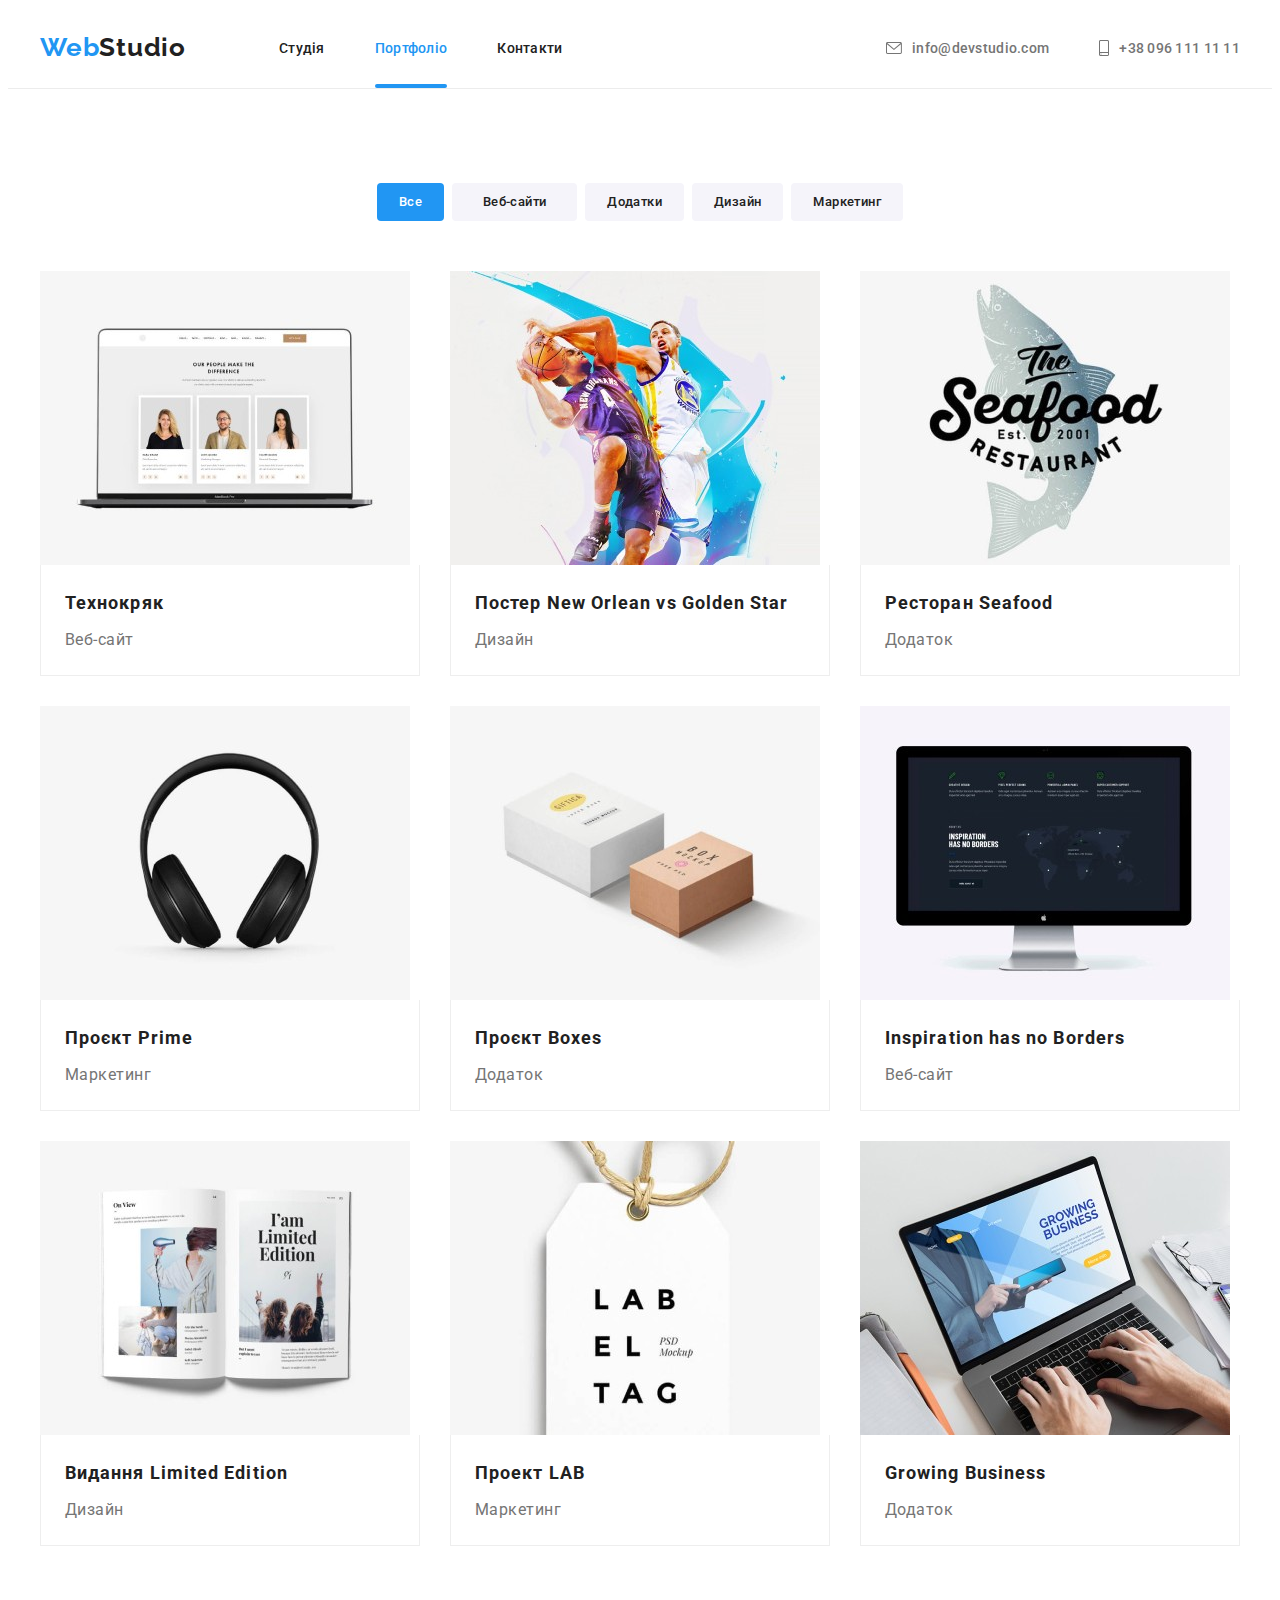
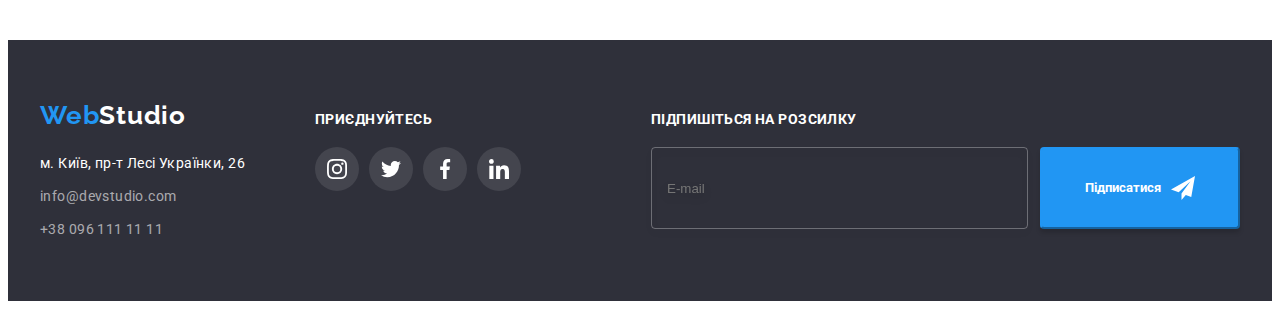
==== commit ddf10331: "hz" ====
--- a/portfolio.html
+++ b/portfolio.html
@@ -106,7 +106,6 @@
               </li>
             </ul>
           </div>
-
           <ul class="portfolio-set card-set list">
             <li class="portfolio-items">
               <a class="portfolio-link link" href="">
@@ -166,8 +165,6 @@
                     <img
                       src="./images/portfolio/img-1@1x_sm.jpg"
                       alt="Проект 1"
-                      width="370"
-                      height="294"
                     />
                   </picture>
                   <div class="portfolio-overlay">
@@ -243,8 +240,6 @@
                     <img
                       src="./images/portfolio/img-2@1x_sm.webp"
                       alt="Проект 2"
-                      width="370"
-                      height="294"
                     />
                   </picture>
                   <div class="portfolio-overlay">
@@ -257,8 +252,9 @@
                   </div>
                 </div>
                 <div class="portfolio-wrapper">
-                  <h2 class="subtitle-potfolio">
-                    Постер New Orlean vs Golden Star
+                  <h2 class="subtitle-potfolio subtitle-potfolio--">
+                    <span class="design-error">Постер</span> New Orlean vs
+                    Golden Star
                   </h2>
                   <p class="portfolio-desc">Дизайн</p>
                 </div>
@@ -322,8 +318,6 @@
                     <img
                       src="./images/portfolio/img-3@1x_sm.jpg"
                       alt="Проект 3"
-                      width="370"
-                      height="294"
                     />
                   </picture>
                   <div class="portfolio-overlay">
@@ -399,8 +393,6 @@
                     <img
                       src="./images/portfolio/img-4@1x_sm.jpg"
                       alt="Проект 4"
-                      width="370"
-                      height="294"
                     />
                   </picture>
                   <div class="portfolio-overlay">
@@ -476,8 +468,6 @@
                     <img
                       src="./images/portfolio/img-5@1x_sm.jpg"
                       alt="Проект 5"
-                      width="370"
-                      height="294"
                     />
                   </picture>
                   <div class="portfolio-overlay">
@@ -547,8 +537,6 @@
                     <img
                       src="./images/portfolio/img-6@1x_sm.jpg"
                       alt="Проект 6"
-                      width="370"
-                      height="294"
                   /></picture>
                   <div class="portfolio-overlay">
                     <p class="portfolio-overlay__text">
@@ -625,8 +613,6 @@
                     <img
                       src="./images/portfolio/img-7@1x_sm.jpg"
                       alt="Проект 7"
-                      width="370"
-                      height="294"
                     />
                   </picture>
                   <div class="portfolio-overlay">
@@ -702,8 +688,6 @@
                     <img
                       src="./images/portfolio/img-8@1x_sm.jpg"
                       alt="Проект 8"
-                      width="370"
-                      height="294"
                     />
                   </picture>
                   <div class="portfolio-overlay">
@@ -779,8 +763,6 @@
                     <img
                       src="./images/portfolio/img-9@1x_sm.jpg"
                       alt="Проект 9"
-                      width="370"
-                      height="294"
                     />
                   </picture>
                   <div class="portfolio-overlay">
@@ -909,5 +891,71 @@
         </div>
       </div>
     </footer>
+    <!-- mobile menu -->
+    <div class="menu-overlay" data-menu>
+      <div class="mobile-container">
+        <button class="menu-close" type="button" data-menu-close>
+          <svg class="menu-close__icon" width="40" height="40">
+            <use href="./images/symbol-defs.svg#icon-burger-close"></use>
+          </svg>
+        </button>
+        <ul class="mobile-list mobile-list__nav list">
+          <li class="mobile-item mobile-item__nav">
+            <a href="./index.html" class="mobile-link mobile-link__nav link"
+              ><span>Студія</span></a
+            >
+          </li>
+          <li class="mobile-item mobile-item__nav">
+            <a href="./portfolio.html" class="mobile-link mobile-link__nav link"
+              ><span>Портфоліо</span></a
+            >
+          </li>
+          <li class="mobile-item mobile-item__nav">
+            <a href="" class="mobile-link mobile-link__nav link"
+              ><span>Контакти</span></a
+            >
+          </li>
+        </ul>
+        <ul class="mobile-list mobile-list__contacts list">
+          <li class="mobile-item mobile-item__contacts">
+            <a
+              href="tel:+380961111111"
+              class="mobile-link mobile-link__contacts link"
+              ><span>+38 096 111 11 11</span></a
+            >
+          </li>
+          <li class="mobile-item mobile-item__contacts">
+            <a
+              href="mailto:info@devstudio.com"
+              class="mobile-link mobile-link__contacts link"
+              ><span>info@devstudio.com</span></a
+            >
+          </li>
+        </ul>
+        <ul class="mobile-list mobile-list__social list">
+          <li class="mobile-item mobile-item__social link">
+            <a lang="en" href="" class="mobile-link mobile-link__social link"
+              ><span>Instagram</span></a
+            >
+          </li>
+          <li class="mobile-item mobile-item__social link">
+            <a lang="en" href="" class="mobile-link mobile-link__social link"
+              ><span>Twitter</span></a
+            >
+          </li>
+          <li class="mobile-item mobile-item__social link">
+            <a lang="en" href="" class="mobile-link mobile-link__social link"
+              ><span>Facebook</span></a
+            >
+          </li>
+          <li class="mobile-item mobile-item__social link">
+            <a lang="en" href="" class="mobile-link mobile-link__social link"
+              ><span>LinkedIn</span></a
+            >
+          </li>
+        </ul>
+      </div>
+    </div>
+    <script src="./js/mobile-menu.js"></script>
   </body>
 </html>
--- a/css/main.min.css
+++ b/css/main.min.css
@@ -1 +1 @@
-:root{--main-font: "Roboto", sans-serif;--secondary-font: "Raleway", sans-serif;--main-txt-cl: #757575;--accent-txt-cl: #2196f3;--title-txt-cl: #212121;--white-txt-cl: #ffffff;--footer-contacts-txt-cl: rgba(255, 255, 255, 0.6);--border-modal-btn-cl: rgba(0, 0, 0, 0.1);--border-modal-input-cl: rgba(33, 33, 33, 0.2);--portfolio-overlay-bg-cl: rgba(33, 150, 243, 0.9);--backdrop-bg-cl: rgba(0, 0, 0, 0.2);--footer-social-bg-cl: rgba(255, 255, 255, 0.1);--foter-subscribe-border-cl: rgba(255, 255, 255, 0.3);--client-icon-cl: #afb1b8;--gradient-linear-bg: rgba(47, 48, 58, 0.4);--dark-bg-cl: #2f303a;--light-bg-cl: #f5f4fa;--active-bg-btn-hero: #188ce8;--filter-btn-bg-cl: #f5f4fa;--portfolio-section-wrapper-cl: #eeeeee;--header-border-cl: #ececec;--btn-border-cl: transparent;--indent-header: 50px;--indent-main: 30px;--indent-btn: 8px;--items-characteristic-section: 4;--items-about-us: 3;--items-command: 4;--items-portfolio: 3;--animation-base: 250ms cubic-bezier(0.4, 0, 0.2, 1)}.visually-hidden{position:absolute;width:1px;height:1px;margin:-1px;border:0;padding:0;white-space:nowrap;-webkit-clip-path:inset(100%);clip-path:inset(100%);clip:rect(0 0 0 0);overflow:hidden}.page{font-family:var(--main-font);color:var(--main-txt-cl)}h1,h2,h3,h4,h5,h6,p{margin:0}.list{list-style:none;padding:0;margin:0}.link{text-decoration:none;color:currentColor}img{display:block;max-width:100%;height:auto;-o-object-fit:cover;object-fit:cover;-o-object-position:center;object-position:center}.btn{min-width:200px;min-height:50px;padding-top:10px;padding-right:32px;padding-bottom:10px;padding-left:32px;font-family:inherit;font-weight:700;line-height:1.875;color:var(--white-txt-cl);background-color:var(--accent-txt-cl);-webkit-box-shadow:0px 4px 4px rgba(0,0,0,.15);box-shadow:0px 4px 4px rgba(0,0,0,.15);border-radius:4px;border:var(--btn-border-cl);cursor:pointer;-webkit-transition:background-color var(--animation-base);transition:background-color var(--animation-base)}.btn:hover,.btn:focus{background-color:var(--active-bg-btn-hero)}.btn-set{display:-webkit-box;display:-ms-flexbox;display:flex;-ms-flex-wrap:wrap;flex-wrap:wrap;gap:var(--indent-btn);margin-bottom:50px}@media screen and (min-width: 768px){.btn-set{-webkit-box-pack:center;-ms-flex-pack:center;justify-content:center}}.filter-btn{min-height:38px;padding-top:6px;padding-right:22px;padding-bottom:6px;padding-left:22px;font-family:inherit;font-weight:500;line-height:1.625;letter-spacing:.03em;color:var(--title-txt-cl);background-color:var(--filter-btn-bg-cl);border-radius:4px;border:var(--btn-border-cl);cursor:pointer;-webkit-transition:background-color var(--animation-base),-webkit-box-shadow var(--animation-base) color var(--animation-base);transition:background-color var(--animation-base),-webkit-box-shadow var(--animation-base) color var(--animation-base);transition:background-color var(--animation-base),box-shadow var(--animation-base) color var(--animation-base);transition:background-color var(--animation-base),box-shadow var(--animation-base) color var(--animation-base),-webkit-box-shadow var(--animation-base) color var(--animation-base)}.filter-btn:hover,.filter-btn:focus{color:var(--white-txt-cl);background-color:var(--active-bg-btn-hero);-webkit-box-shadow:0px 3px 1px rgba(0,0,0,.1),0px 1px 2px rgba(0,0,0,.08),0px 2px 2px rgba(0,0,0,.12);box-shadow:0px 3px 1px rgba(0,0,0,.1),0px 1px 2px rgba(0,0,0,.08),0px 2px 2px rgba(0,0,0,.12)}.filter-btn--current{color:var(--white-txt-cl);background-color:var(--accent-txt-cl)}.filter-btn--width{min-width:125px}.subscribe-btn{display:-webkit-box;display:-ms-flexbox;display:flex;-webkit-box-align:center;-ms-flex-align:center;align-items:center;-webkit-box-pack:center;-ms-flex-pack:center;justify-content:center;padding:10px;gap:10px;min-width:200px;min-height:50px;font-family:inherit;font-weight:700;line-height:1.875;color:var(--white-txt-cl);background-color:var(--accent-txt-cl);-webkit-box-shadow:0px 4px 4px rgba(0,0,0,.15);box-shadow:0px 4px 4px rgba(0,0,0,.15);border-radius:4px;border-color:var(--accent-txt-cl);cursor:pointer;-webkit-transition:background-color var(--animation-base);transition:background-color var(--animation-base)}.subscribe-btn:hover,.subscribe-btn:focus{background-color:var(--active-bg-btn-hero)}@media screen and (max-width: 1199px){.subscribe-btn{margin:0 auto}}.subscribe-btn__icon-send{fill:currentColor}.btn-close{position:absolute;top:8px;right:8px;display:-webkit-box;display:-ms-flexbox;display:flex;-webkit-box-align:center;-ms-flex-align:center;align-items:center;-webkit-box-pack:center;-ms-flex-pack:center;justify-content:center;padding:0;width:30px;height:30px;border-radius:50%;background:var(--white-txt-cl);border:1px solid var(--border-modal-btn-cl);cursor:pointer;-webkit-transition:color var(--animation-base);transition:color var(--animation-base)}.btn-close:hover,.btn-close:focus{color:var(--accent-txt-cl)}.btn-close__icon:hover,.btn-close__icon:focus{fill:currentColor}.submit-btn{margin-right:auto;margin-left:auto;display:-webkit-box;display:-ms-flexbox;display:flex;-webkit-box-align:center;-ms-flex-align:center;align-items:center;-webkit-box-pack:center;-ms-flex-pack:center;justify-content:center;min-width:200px;min-height:50px;padding:10px;font-family:inherit;font-weight:700;line-height:1.875;color:var(--white-txt-cl);background-color:var(--accent-txt-cl);-webkit-box-shadow:0px 4px 4px rgba(0,0,0,.15);box-shadow:0px 4px 4px rgba(0,0,0,.15);border-radius:4px;border:var(--btn-border-cl);cursor:pointer;-webkit-transition:background-color var(--animation-base);transition:background-color var(--animation-base)}.submit-btn:hover,.submit-btn:focus{background-color:var(--active-bg-btn-hero)}.card-set{display:-webkit-box;display:-ms-flexbox;display:flex;-ms-flex-wrap:wrap;flex-wrap:wrap;gap:var(--indent-main)}@media screen and (min-width: 480px){.characteristic-set__item{--items-characteristic-section: 1;-ms-flex-preferred-size:calc((100% - var(--indent-main)*(var(--items-characteristic-section) - 1))/var(--items-characteristic-section));flex-basis:calc((100% - var(--indent-main)*(var(--items-characteristic-section) - 1))/var(--items-characteristic-section))}}@media screen and (min-width: 768px){.characteristic-set__item{--items-characteristic-section: 2}}@media screen and (min-width: 1200px){.characteristic-set__item{--items-characteristic-section: 4}}.about-set{-ms-flex-preferred-size:calc((100% - var(--indent-main)*(var(--items-about-us) - 1))/var(--items-about-us));flex-basis:calc((100% - var(--indent-main)*(var(--items-about-us) - 1))/var(--items-about-us))}.command-card{-ms-flex-preferred-size:calc((100% - var(--indent-main)*(var(--items-command) - 1))/var(--items-command));flex-basis:calc((100% - var(--indent-main)*(var(--items-command) - 1))/var(--items-command))}.client-item{display:-webkit-box;display:-ms-flexbox;display:flex;-webkit-box-align:center;-ms-flex-align:center;align-items:center;-webkit-box-pack:center;-ms-flex-pack:center;justify-content:center;height:92px;--items-characteristic-section: 2;-ms-flex-preferred-size:calc((100% - var(--indent-main)*(var(--items-characteristic-section) - 1))/var(--items-characteristic-section));flex-basis:calc((100% - var(--indent-main)*(var(--items-characteristic-section) - 1))/var(--items-characteristic-section))}@media screen and (min-width: 768px){.client-item{--items-characteristic-section: 3}}@media screen and (min-width: 1200px){.client-item{--items-characteristic-section: 6}}.portfolio-items{-ms-flex-preferred-size:calc((100% - var(var(--indent-main))*(var(--items-portfolio) - 1))/var(--items-portfolio));flex-basis:calc((100% - var(var(--indent-main))*(var(--items-portfolio) - 1))/var(--items-portfolio));cursor:pointer}.section{padding-top:60px;padding-bottom:60px}@media screen and (min-width: 1200px){.section{padding-top:94px;padding-bottom:94px}}.container{outline:1px solid red;outline-offset:-1px;padding-left:15px;padding-right:15px;margin-left:auto;margin-right:auto}@media screen and (min-width: 480px){.container{width:480px}}@media screen and (min-width: 768px){.container{width:768px}}@media screen and (min-width: 1200px){.container{width:1200px}}.title-section{font-weight:700;font-size:36px;line-height:1.1666666667;letter-spacing:.03em;color:var(--title-txt-cl);margin-bottom:30px;text-align:center}@media screen and (min-width: 1200px){.title-section{margin-bottom:50px}}.main-title{width:696px;font-weight:900;font-size:44px;line-height:1.3636363636;letter-spacing:.06em;margin-right:auto;margin-bottom:30px;margin-left:auto;text-transform:uppercase;color:var(--white-txt-cl)}.characteristic-set__title{text-align:center;font-weight:700;font-size:14px;line-height:1.1428571429;letter-spacing:.03em;text-transform:uppercase;color:var(--title-txt-cl)}.characteristic-set__title--below-indent{margin-bottom:10px}@media screen and (min-width: 768px){.characteristic-set__title{text-align:left}}.subtitle-potfolio{font-weight:700;font-size:18px;line-height:2;letter-spacing:.06em;color:var(--title-txt-cl);margin-bottom:4px}.join-text{font-weight:700;font-size:14px;line-height:1.1428571429;letter-spacing:.03em;text-transform:uppercase;color:var(--white-txt-cl)}.join-text--indent-below{margin-bottom:20px}@media screen and (max-width: 1199px){.join-text{text-align:center}}.social-list{display:-webkit-box;display:-ms-flexbox;display:flex;gap:10px}.social-list--line-up{-webkit-box-align:center;-ms-flex-align:center;align-items:center;-webkit-box-pack:center;-ms-flex-pack:center;justify-content:center}.social-link{display:-webkit-box;display:-ms-flexbox;display:flex;-webkit-box-align:center;-ms-flex-align:center;align-items:center;-webkit-box-pack:center;-ms-flex-pack:center;justify-content:center;width:44px;height:44px;background-color:var(--white-txt-cl);border-radius:50%;-webkit-transition:background-color var(--animation-base),color var(--animation-base);transition:background-color var(--animation-base),color var(--animation-base)}.social-link:hover{background-color:var(--accent-txt-cl);color:var(--white-txt-cl)}.social-link:focus{background-color:var(--accent-txt-cl);color:var(--white-txt-cl)}.social-link__icon{fill:currentColor}.social-link--dark{background-color:var(--footer-social-bg-cl)}.social-link--white-base{color:var(--white-txt-cl)}.overlay-project{position:relative;overflow:hidden}.portfolio-overlay{position:absolute;display:-webkit-box;display:-ms-flexbox;display:flex;-webkit-box-align:center;-ms-flex-align:center;align-items:center;-webkit-box-pack:center;-ms-flex-pack:center;justify-content:center;width:100%;height:100%;top:0;left:0;background:var(--portfolio-overlay-bg-cl);-webkit-transform:translateY(100%);transform:translateY(100%);-webkit-transition:-webkit-transform var(--animation-base);transition:-webkit-transform var(--animation-base);transition:transform var(--animation-base);transition:transform var(--animation-base), -webkit-transform var(--animation-base);opacity:0}.portfolio-link:hover .portfolio-overlay,.portfolio-link:focus .portfolio-overlay{-webkit-transform:translateY(0%);transform:translateY(0%);opacity:1}.portfolio-overlay__text{font-size:18px;line-height:1.5555555556;letter-spacing:.03em;color:var(--white-txt-cl);padding-left:24px;padding-right:24px}.portfolio-desc{line-height:1.875;letter-spacing:.03em}.address__text{text-align:center;font-style:normal;font-size:14px;line-height:1.7142857143;letter-spacing:.03em;color:var(--white-txt-cl);margin-bottom:8px}@media screen and (max-width: 1199px){.address__text{text-align:center}}@media screen and (min-width: 1200px){.address__text{margin-bottom:9px}}.address__contacts{display:block;font-style:normal;font-size:14px;line-height:1.7142857143;letter-spacing:.03em;color:var(--footer-contacts-txt-cl)}.address__contacts--indent-below{margin-bottom:8px}@media screen and (min-width: 1200px){.address__contacts--indent-below{margin-bottom:9px}}@media screen and (max-width: 1199px){.address__contacts{text-align:center}}@media screen and (min-width: 1200px){.subscribe-container{margin-left:auto}}.subscribe-form{text-align:center}@media screen and (min-width: 1200px){.subscribe-form{display:-webkit-box;display:-ms-flexbox;display:flex;gap:12px}}.subscribe-input{display:inline-block;width:100%;min-height:50px;padding-top:15px;padding-left:15px;padding-bottom:15px;padding-left:15px;border:1px solid var(--foter-subscribe-border-cl);-webkit-filter:drop-shadow(0px 4px 4px rgba(0, 0, 0, 0.15));filter:drop-shadow(0px 4px 4px rgba(0, 0, 0, 0.15));border-radius:4px;outline:rgba(0,0,0,0);background-color:rgba(0,0,0,0);color:var(--white-txt-cl);-webkit-transition:color var(--animation-base),border-color var(--animation-base);transition:color var(--animation-base),border-color var(--animation-base)}.subscribe-input:focus{font-family:inherit;color:var(--white-txt-cl);border-color:var(--accent-txt-cl)}@media screen and (min-width: 768px)and (max-width: 1199px){.subscribe-input{width:450px}}@media screen and (min-width: 1200px){.subscribe-input{width:358px}}@media screen and (max-width: 1199px){.subscribe-input{margin-bottom:20px}}.modal-slogan{font-weight:700;font-size:20px;line-height:1.15;text-align:center;letter-spacing:.03em;color:var(--title-txt-cl);margin-bottom:12px}.register-form{text-align:center}.form-group{display:-webkit-box;display:-ms-flexbox;display:flex;-webkit-box-orient:vertical;-webkit-box-direction:normal;-ms-flex-direction:column;flex-direction:column;gap:10px;margin-bottom:20px}.register-wrap{position:relative;display:block}.register-text{display:block;text-align:left;font-size:12px;letter-spacing:.01em;line-height:1.1666666667;color:var(--main-txt-cl);margin-bottom:4px}.input-field,.textarea-field{width:100%;padding-top:12px;padding-right:12px;padding-bottom:12px;padding-left:42px;border:1px solid var(--border-modal-input-cl);border-radius:4px;font-size:12px;line-height:1.1666666667;letter-spacing:.01em;outline:rgba(0,0,0,0);-webkit-transition:border-color var(--animation-base);transition:border-color var(--animation-base)}.input-field:focus,.textarea-field:focus{border-color:var(--accent-txt-cl)}.textarea-field{resize:none;padding-right:16px;padding-left:16px}.textarea-field:focus{border-color:var(--accent-txt-cl)}.register-form-icon{position:absolute;top:50%;left:12px;-webkit-transition:fill var(--animation-base);transition:fill var(--animation-base)}.input-field:focus+.register-form-icon{fill:var(--accent-txt-cl)}.register-agreement{display:-webkit-box;display:-ms-flexbox;display:flex;-webkit-box-align:center;-ms-flex-align:center;align-items:center;-webkit-box-pack:center;-ms-flex-pack:center;justify-content:center;gap:7px;margin-bottom:30px}.register-agreement__text{font-size:12px;line-height:1.7142857143;letter-spacing:.03em}@media screen and (min-width: 1200px){.register-agreement__text{font-size:14}}.register-agreement__link{-webkit-text-decoration-line:underline;text-decoration-line:underline;text-underline-position:under;color:var(--accent-txt-cl)}.register-checkbox:checked+.register-icon .register-icon__uncheck{opacity:0;-webkit-transition:opacity var(--animation-base);transition:opacity var(--animation-base)}.register-icon__check{opacity:0;fill:var(--active-bg-btn-hero);-webkit-transition:opacity var(--animation-base);transition:opacity var(--animation-base)}.register-checkbox:checked+.register-icon .register-icon__check{opacity:1}.backdrop{position:fixed;top:0;left:0;width:100%;height:100%;background:var(--backdrop-bg-cl);opacity:1;-webkit-transition:opacity var(--animation-base),visibility var(--animation-base);transition:opacity var(--animation-base),visibility var(--animation-base)}.modal{position:absolute;top:50%;left:50%;min-width:450px;min-height:609px;padding:40px;background:var(--white-txt-cl);-webkit-box-shadow:0px 1px 3px rgba(0,0,0,.12),0px 1px 1px rgba(0,0,0,.14),0px 2px 1px rgba(0,0,0,.2);box-shadow:0px 1px 3px rgba(0,0,0,.12),0px 1px 1px rgba(0,0,0,.14),0px 2px 1px rgba(0,0,0,.2);border-radius:4px;-webkit-transform:translate(-50%, -50%) scale(1);transform:translate(-50%, -50%) scale(1);-webkit-transition:opacity var(--animation-base),-webkit-transform var(--animation-base);transition:opacity var(--animation-base),-webkit-transform var(--animation-base);transition:transform var(--animation-base),opacity var(--animation-base);transition:transform var(--animation-base),opacity var(--animation-base),-webkit-transform var(--animation-base)}.backdrop.is-hidden .modal{-webkit-transform:translate(-50%, -50%) scale(0.8);transform:translate(-50%, -50%) scale(0.8)}@media screen and (min-width: 1200px){.modal{min-width:528px;min-height:581px}}.backdrop.is-hidden{visibility:hidden;opacity:0;pointer-events:none}.logo{display:inline-block;font-family:var(--secondary-font);font-weight:700;font-size:24px;line-height:1.1666666667;letter-spacing:.03em;color:var(--accent-txt-cl);padding-top:16px;padding-bottom:16px}@media screen and (min-width: 768px){.logo{padding-top:26px;padding-bottom:26px}}@media screen and (min-width: 1200px){.logo{padding-top:24px;padding-bottom:25px;font-weight:700;font-size:26px;line-height:1.1923076923}}.logo__title--dark{color:var(--title-txt-cl)}.logo--right-indent{margin-right:auto}.logo__title--white{color:var(--white-txt-cl)}.menu-btn{display:-webkit-box;display:-ms-flexbox;display:flex;-webkit-box-align:center;-ms-flex-align:center;align-items:center;-webkit-box-pack:center;-ms-flex-pack:center;justify-content:center;margin-left:auto;width:40px;height:40px;background-color:rgba(0,0,0,0);border:none;cursor:pointer}@media screen and (min-width: 768px){.menu-btn{display:none}}.menu-overlay{position:fixed;top:0;left:0;z-index:100;width:100%;height:100%;visibility:hidden;opacity:0;pointer-events:none;background-color:var(--backdrop-bg-cl);-webkit-transition:opacity var(--animation-base),visibility var(--animation-base);transition:opacity var(--animation-base),visibility var(--animation-base)}.menu-overlay.is-open{opacity:1;pointer-events:initial;visibility:visible}@media screen and (min-width: 768px){.menu-overlay{display:none}}.menu-close{position:absolute;top:10px;right:15px;display:-webkit-box;display:-ms-flexbox;display:flex;-webkit-box-align:center;-ms-flex-align:center;align-items:center;-webkit-box-pack:center;-ms-flex-pack:center;justify-content:center;padding:0;width:40px;height:40px;border-radius:50%;background:var(--white-txt-cl);border:none;color:var(--title-txt-cl);cursor:pointer;-webkit-transition:color var(--animation-base);transition:color var(--animation-base)}.menu-close:hover,.menu-close:focus{color:var(--accent-txt-cl)}.menu-close__icon:hover,.menu-close__icon:focus{fill:currentColor}.mobile-container{display:-webkit-box;display:-ms-flexbox;display:flex;-webkit-box-orient:vertical;-webkit-box-direction:normal;-ms-flex-direction:column;flex-direction:column;max-width:480px;height:100%;padding-top:48px;padding-right:40px;padding-bottom:48px;padding-left:40px;-webkit-transform:translateX(100%);transform:translateX(100%);-webkit-transition:-webkit-transform var(--animation-base);transition:-webkit-transform var(--animation-base);transition:transform var(--animation-base);transition:transform var(--animation-base), -webkit-transform var(--animation-base);background-color:var(--white-txt-cl);-webkit-box-shadow:0px 4px 8px rgba(0,0,0,.04),0px 2px 4px rgba(0,0,0,.08),0px 1px 3px rgba(0,0,0,.16);box-shadow:0px 4px 8px rgba(0,0,0,.04),0px 2px 4px rgba(0,0,0,.08),0px 1px 3px rgba(0,0,0,.16)}.menu-overlay.is-open .mobile-container{-webkit-transform:translateX(0);transform:translateX(0)}.mobile-list__nav{margin-bottom:auto}.mobile-list__contacts{margin-bottom:64px}.mobile-list__social{display:-webkit-box;display:-ms-flexbox;display:flex;-webkit-box-orient:horizontal;-webkit-box-direction:normal;-ms-flex-direction:row;flex-direction:row;-ms-flex-wrap:wrap;flex-wrap:wrap;gap:10px}.mobile-item__social:not(:last-child) .mobile-link__social{display:-webkit-box;display:-ms-flexbox;display:flex;padding-right:10px;border-right:1px solid rgba(33,33,33,.2)}.mobile-link{color:var(--title-txt-cl);-webkit-transition:color var(--animation-base);transition:color var(--animation-base)}.mobile-link:hover,.mobile-link:focus{color:var(--accent-txt-cl)}.mobile-link__nav{font-weight:500;font-size:40px;line-height:1.175;letter-spacing:.02em}.mobile-item__nav:not(:last-child){margin-bottom:32px}.mobile-item__contacts:first-child .mobile-link__contacts{font-weight:500;font-size:34px;line-height:1.1764705882;letter-spacing:.02em;color:var(--accent-txt-cl)}.mobile-item__contacts:last-child .mobile-link__contacts{font-weight:500;font-size:24px;line-height:1.1666666667;letter-spacing:.02em;color:var(--main-txt-cl)}.mobile-item__contacts:first-child{margin-bottom:32px}.mobile-link__social{font-weight:500;font-size:18px;line-height:1.2222222222;letter-spacing:.02em;color:var(--accent-txt-cl)}.header{border-bottom:1px solid var(--header-border-cl)}.header__container{display:-webkit-box;display:-ms-flexbox;display:flex;-webkit-box-align:center;-ms-flex-align:center;align-items:center}.contacts-list{margin-left:auto;display:-webkit-box;display:-ms-flexbox;display:flex}@media screen and (max-width: 767px){.contacts-list{display:none}}@media screen and (min-width: 768px)and (max-width: 1199px){.contacts-list{-ms-flex-wrap:wrap;flex-wrap:wrap;max-width:138px}}@media screen and (min-width: 1200px){.contacts-list{gap:var(--indent-header)}}@media screen and (min-width: 768px)and (max-width: 1199px){.contacts-list__item:not(:last-child){margin-bottom:10px}}.contacts-list__link{display:-webkit-box;display:-ms-flexbox;display:flex;font-weight:500;font-size:12px;line-height:1.1666666667;letter-spacing:.02em;gap:10px;-webkit-box-align:center;-ms-flex-align:center;align-items:center;-webkit-box-pack:center;-ms-flex-pack:center;justify-content:center;-webkit-transition:color var(--animation-base);transition:color var(--animation-base)}.contacts-list__link:hover,.contacts-list__link:focus{color:var(--accent-txt-cl)}@media screen and (min-width: 1200px){.contacts-list__link{padding-top:32px;padding-bottom:32px;font-size:14px;line-height:1.1428571429}}.contacts-list__icon{fill:currentColor}.main-nav{display:-webkit-box;display:-ms-flexbox;display:flex}.site-nav{margin-left:88px;display:-webkit-box;display:-ms-flexbox;display:flex;gap:var(--indent-header)}@media screen and (max-width: 767px){.site-nav{display:none}}@media screen and (min-width: 1200px){.site-nav{margin-left:93px}}.site-nav__link{display:inline-block;color:var(--title-txt-cl);font-weight:500;font-size:14px;line-height:1.1428571429;letter-spacing:.02em;padding-top:32px;padding-bottom:32px;-webkit-transition:color var(--animation-base);transition:color var(--animation-base)}.site-nav__link:hover,.site-nav__link:focus{color:var(--accent-txt-cl)}.site-nav--current{position:relative;color:var(--accent-txt-cl)}.site-nav--current::after{position:absolute;bottom:0;left:0;content:"";display:block;width:100%;height:4px;background:var(--accent-txt-cl);border-radius:2px}.section-hero{max-width:1600px;margin-left:auto;margin-right:auto;background-color:var(--dark-bg-cl);background-image:-webkit-gradient(linear, left top, right top, from(var(--gradient-linear-bg)), to(var(--gradient-linear-bg))),url(../images/backgrounds/bg1.jpg);background-image:linear-gradient(to right, var(--gradient-linear-bg), var(--gradient-linear-bg)),url(../images/backgrounds/bg1.jpg);background-repeat:no-repeat;background-position:center;background-size:cover;text-align:center;padding-top:200px;padding-bottom:200px}.characteristic-set__contaniner{display:-webkit-box;display:-ms-flexbox;display:flex;-webkit-box-align:center;-ms-flex-align:center;align-items:center;-webkit-box-pack:center;-ms-flex-pack:center;justify-content:center;height:120px;background:var(--light-bg-cl);border-radius:4px}.characteristic-set__contaniner--below-indent{margin-bottom:30px}@media screen and (min-width: 480px){.characteristic-set__contaniner{max-width:450px}}@media screen and (min-width: 768px){.characteristic-set__contaniner{width:354px}}@media screen and (min-width: 1200px){.characteristic-set__contaniner{width:270px}}.characteristic-set__desc{font-size:14px;line-height:1.7142857143;letter-spacing:.03em}.about-section{padding-top:0}@media screen and (max-width: 1199px){.about-section{display:none}}.about-set__card{position:relative}.about-set__overlay{position:absolute;bottom:0;display:-webkit-box;display:-ms-flexbox;display:flex;-webkit-box-pack:center;-ms-flex-pack:center;justify-content:center;-webkit-box-align:center;-ms-flex-align:center;align-items:center;width:370px;height:70px;background-color:var(--gradient-linear-bg)}.about-set__text{font-weight:700;font-size:14px;line-height:1.1428571429;letter-spacing:.03em;text-transform:uppercase;color:var(--white-txt-cl)}.command-section{background-color:var(--light-bg-cl)}.command-wrapper{padding-top:30px;padding-right:5px;padding-bottom:30px;padding-left:5px;background:var(--white-txt-cl);-webkit-box-shadow:0px 1px 3px rgba(0,0,0,.12),0px 1px 1px rgba(0,0,0,.14),0px 2px 1px rgba(0,0,0,.2);box-shadow:0px 1px 3px rgba(0,0,0,.12),0px 1px 1px rgba(0,0,0,.14),0px 2px 1px rgba(0,0,0,.2);border-radius:0px 0px 4px 4px}.command-role{line-height:1.1875;text-align:center;letter-spacing:.03em;margin-bottom:16px}.command-role--indent-below{margin-bottom:16px}.command-subtitle{font-weight:500;font-size:16px;line-height:1.1875;text-align:center;letter-spacing:.03em;color:var(--title-txt-cl)}.command-subtitle--indent-below{margin-bottom:10px}.portfolio-link{display:block;-webkit-transition:-webkit-box-shadow var(--animation-base);transition:-webkit-box-shadow var(--animation-base);transition:box-shadow var(--animation-base);transition:box-shadow var(--animation-base), -webkit-box-shadow var(--animation-base)}.portfolio-link:hover,.portfolio-link:focus{-webkit-box-shadow:0px 3px 1px rgba(0,0,0,.1),0px 1px 2px rgba(0,0,0,.08),0px 2px 2px rgba(0,0,0,.12);box-shadow:0px 3px 1px rgba(0,0,0,.1),0px 1px 2px rgba(0,0,0,.08),0px 2px 2px rgba(0,0,0,.12)}.portfolio-wrapper{padding-top:20px;padding-right:24px;padding-bottom:20px;padding-left:24px;background:var(--white-txt-cl);border:1px solid var(--portfolio-section-wrapper-cl);border-top:none}.client-link{display:-webkit-box;display:-ms-flexbox;display:flex;-webkit-box-align:center;-ms-flex-align:center;align-items:center;-webkit-box-pack:center;-ms-flex-pack:center;justify-content:center;height:92px;width:100%;border:1px solid var(--client-icon-cl);color:var(--client-icon-cl);border-radius:4px;-webkit-transition:color var(--animation-base),border var(--animation-base);transition:color var(--animation-base),border var(--animation-base)}.client-link:hover{color:var(--accent-txt-cl);border:1px solid var(--accent-txt-cl)}.client-link:focus{color:var(--accent-txt-cl);border:1px solid var(--accent-txt-cl)}.client-link__icon{fill:currentColor}.footer{background-color:var(--dark-bg-cl);padding-top:60px;padding-bottom:60px}@media screen and (min-width: 1200px){.footer__container{display:-webkit-box;display:-ms-flexbox;display:flex;-webkit-box-align:baseline;-ms-flex-align:baseline;align-items:baseline;gap:70px}}.footer__logo{margin-bottom:20px;padding-top:0;padding-right:0;padding-bottom:0;padding-left:0}@media screen and (max-width: 1199px){.footer__logo{display:block;text-align:center}}@media screen and (max-width: 1199px){.footer__contacts{margin-bottom:60px}}@media screen and (max-width: 1199px){.footer__socialmedia{margin-bottom:60px}}/*# sourceMappingURL=main.min.css.map */+:root{--main-font: "Roboto", sans-serif;--secondary-font: "Raleway", sans-serif;--main-txt-cl: #757575;--accent-txt-cl: #2196f3;--title-txt-cl: #212121;--white-txt-cl: #ffffff;--footer-contacts-txt-cl: rgba(255, 255, 255, 0.6);--border-modal-btn-cl: rgba(0, 0, 0, 0.1);--border-modal-input-cl: rgba(33, 33, 33, 0.2);--portfolio-overlay-bg-cl: rgba(33, 150, 243, 0.9);--backdrop-bg-cl: rgba(0, 0, 0, 0.2);--footer-social-bg-cl: rgba(255, 255, 255, 0.1);--foter-subscribe-border-cl: rgba(255, 255, 255, 0.3);--client-icon-cl: #afb1b8;--gradient-linear-bg: rgba(47, 48, 58, 0.4);--dark-bg-cl: #2f303a;--light-bg-cl: #f5f4fa;--active-bg-btn-hero: #188ce8;--filter-btn-bg-cl: #f5f4fa;--portfolio-section-wrapper-cl: #eeeeee;--header-border-cl: #ececec;--btn-border-cl: transparent;--indent-header: 50px;--indent-main: 30px;--indent-btn: 8px;--items-characteristic-section: 4;--items-about-us: 3;--items-command: 1;--items-portfolio: 1;--animation-base: 250ms cubic-bezier(0.4, 0, 0.2, 1)}.visually-hidden{position:absolute;width:1px;height:1px;margin:-1px;border:0;padding:0;white-space:nowrap;-webkit-clip-path:inset(100%);clip-path:inset(100%);clip:rect(0 0 0 0);overflow:hidden}.page{font-family:var(--main-font);color:var(--main-txt-cl)}h1,h2,h3,h4,h5,h6,p{margin:0}.list{list-style:none;padding:0;margin:0}.link{text-decoration:none;color:currentColor}img{display:block;max-width:100%;height:auto;-o-object-fit:cover;object-fit:cover;-o-object-position:center;object-position:center}.btn{min-width:200px;min-height:50px;padding-top:10px;padding-right:32px;padding-bottom:10px;padding-left:32px;font-family:inherit;font-weight:700;line-height:1.875;color:var(--white-txt-cl);background-color:var(--accent-txt-cl);-webkit-box-shadow:0px 4px 4px rgba(0,0,0,.15);box-shadow:0px 4px 4px rgba(0,0,0,.15);border-radius:4px;border:var(--btn-border-cl);cursor:pointer;-webkit-transition:background-color var(--animation-base);transition:background-color var(--animation-base)}.btn:hover,.btn:focus{background-color:var(--active-bg-btn-hero)}.btn-set{display:-webkit-box;display:-ms-flexbox;display:flex;-ms-flex-wrap:wrap;flex-wrap:wrap;gap:var(--indent-btn);margin-bottom:50px}@media screen and (min-width: 768px){.btn-set{-webkit-box-pack:center;-ms-flex-pack:center;justify-content:center}}.filter-btn{min-height:38px;padding-top:6px;padding-right:22px;padding-bottom:6px;padding-left:22px;font-family:inherit;font-weight:500;line-height:1.625;letter-spacing:.03em;color:var(--title-txt-cl);background-color:var(--filter-btn-bg-cl);border-radius:4px;border:var(--btn-border-cl);cursor:pointer;-webkit-transition:background-color var(--animation-base),-webkit-box-shadow var(--animation-base) color var(--animation-base);transition:background-color var(--animation-base),-webkit-box-shadow var(--animation-base) color var(--animation-base);transition:background-color var(--animation-base),box-shadow var(--animation-base) color var(--animation-base);transition:background-color var(--animation-base),box-shadow var(--animation-base) color var(--animation-base),-webkit-box-shadow var(--animation-base) color var(--animation-base)}.filter-btn:hover,.filter-btn:focus{color:var(--white-txt-cl);background-color:var(--active-bg-btn-hero);-webkit-box-shadow:0px 3px 1px rgba(0,0,0,.1),0px 1px 2px rgba(0,0,0,.08),0px 2px 2px rgba(0,0,0,.12);box-shadow:0px 3px 1px rgba(0,0,0,.1),0px 1px 2px rgba(0,0,0,.08),0px 2px 2px rgba(0,0,0,.12)}.filter-btn--current{color:var(--white-txt-cl);background-color:var(--accent-txt-cl)}.filter-btn--width{min-width:125px}.subscribe-btn{display:-webkit-box;display:-ms-flexbox;display:flex;-webkit-box-align:center;-ms-flex-align:center;align-items:center;-webkit-box-pack:center;-ms-flex-pack:center;justify-content:center;padding:10px;gap:10px;min-width:200px;min-height:50px;font-family:inherit;font-weight:700;line-height:1.875;color:var(--white-txt-cl);background-color:var(--accent-txt-cl);-webkit-box-shadow:0px 4px 4px rgba(0,0,0,.15);box-shadow:0px 4px 4px rgba(0,0,0,.15);border-radius:4px;border-color:var(--accent-txt-cl);cursor:pointer;-webkit-transition:background-color var(--animation-base);transition:background-color var(--animation-base)}.subscribe-btn:hover,.subscribe-btn:focus{background-color:var(--active-bg-btn-hero)}@media screen and (max-width: 1199px){.subscribe-btn{margin:0 auto}}.subscribe-btn__icon-send{fill:currentColor}.btn-close{position:absolute;top:8px;right:8px;display:-webkit-box;display:-ms-flexbox;display:flex;-webkit-box-align:center;-ms-flex-align:center;align-items:center;-webkit-box-pack:center;-ms-flex-pack:center;justify-content:center;padding:0;width:30px;height:30px;border-radius:50%;background:var(--white-txt-cl);border:1px solid var(--border-modal-btn-cl);cursor:pointer;-webkit-transition:color var(--animation-base);transition:color var(--animation-base)}.btn-close:hover,.btn-close:focus{color:var(--accent-txt-cl)}.btn-close__icon:hover,.btn-close__icon:focus{fill:currentColor}.submit-btn{margin-right:auto;margin-left:auto;display:-webkit-box;display:-ms-flexbox;display:flex;-webkit-box-align:center;-ms-flex-align:center;align-items:center;-webkit-box-pack:center;-ms-flex-pack:center;justify-content:center;min-width:200px;min-height:50px;padding:10px;font-family:inherit;font-weight:700;line-height:1.875;color:var(--white-txt-cl);background-color:var(--accent-txt-cl);-webkit-box-shadow:0px 4px 4px rgba(0,0,0,.15);box-shadow:0px 4px 4px rgba(0,0,0,.15);border-radius:4px;border:var(--btn-border-cl);cursor:pointer;-webkit-transition:background-color var(--animation-base);transition:background-color var(--animation-base)}.submit-btn:hover,.submit-btn:focus{background-color:var(--active-bg-btn-hero)}.card-set{display:-webkit-box;display:-ms-flexbox;display:flex;-ms-flex-wrap:wrap;flex-wrap:wrap;gap:var(--indent-main)}@media screen and (min-width: 480px){.characteristic-set__item{--items-characteristic-section: 1;-ms-flex-preferred-size:calc((100% - var(--indent-main)*(var(--items-characteristic-section) - 1))/var(--items-characteristic-section));flex-basis:calc((100% - var(--indent-main)*(var(--items-characteristic-section) - 1))/var(--items-characteristic-section))}}@media screen and (min-width: 768px){.characteristic-set__item{--items-characteristic-section: 2}}@media screen and (min-width: 1200px){.characteristic-set__item{--items-characteristic-section: 4}}.about-set{-ms-flex-preferred-size:calc((100% - var(--indent-main)*(var(--items-about-us) - 1))/var(--items-about-us));flex-basis:calc((100% - var(--indent-main)*(var(--items-about-us) - 1))/var(--items-about-us))}.command-card{-ms-flex-preferred-size:calc((100% - var(--indent-main)*(var(--items-command) - 1))/var(--items-command));flex-basis:calc((100% - var(--indent-main)*(var(--items-command) - 1))/var(--items-command))}@media screen and (min-width: 768px){.command-card{--items-command: 2}}@media screen and (min-width: 1200px){.command-card{--items-command: 4}}.client-item{display:-webkit-box;display:-ms-flexbox;display:flex;-webkit-box-align:center;-ms-flex-align:center;align-items:center;-webkit-box-pack:center;-ms-flex-pack:center;justify-content:center;height:92px;--items-characteristic-section: 2;-ms-flex-preferred-size:calc((100% - var(--indent-main)*(var(--items-characteristic-section) - 1))/var(--items-characteristic-section));flex-basis:calc((100% - var(--indent-main)*(var(--items-characteristic-section) - 1))/var(--items-characteristic-section))}@media screen and (min-width: 768px){.client-item{--items-characteristic-section: 3}}@media screen and (min-width: 1200px){.client-item{--items-characteristic-section: 6}}.portfolio-items{-ms-flex-preferred-size:calc((100% - var(--indent-main)*(var(--items-portfolio) - 1))/var(--items-portfolio));flex-basis:calc((100% - var(--indent-main)*(var(--items-portfolio) - 1))/var(--items-portfolio));cursor:pointer}@media screen and (min-width: 768px){.portfolio-items{--items-portfolio: 2}}@media screen and (min-width: 1200px){.portfolio-items{--items-portfolio: 3}}.section{padding-top:60px;padding-bottom:60px}@media screen and (min-width: 1200px){.section{padding-top:94px;padding-bottom:94px}}.container{outline-offset:-1px;padding-left:15px;padding-right:15px;margin-left:auto;margin-right:auto}@media screen and (min-width: 480px){.container{width:480px}}@media screen and (min-width: 768px){.container{width:768px}}@media screen and (min-width: 1200px){.container{width:1200px}}.title-section{font-weight:700;font-size:36px;line-height:1.1666666667;letter-spacing:.03em;color:var(--title-txt-cl);margin-bottom:30px;text-align:center}@media screen and (min-width: 1200px){.title-section{margin-bottom:50px}}.main-title{width:696px;font-weight:900;font-size:44px;line-height:1.3636363636;letter-spacing:.06em;margin-right:auto;margin-bottom:30px;margin-left:auto;text-transform:uppercase;color:var(--white-txt-cl)}.characteristic-set__title{text-align:center;font-weight:700;font-size:14px;line-height:1.1428571429;letter-spacing:.03em;text-transform:uppercase;color:var(--title-txt-cl)}.characteristic-set__title--below-indent{margin-bottom:10px}@media screen and (min-width: 768px){.characteristic-set__title{text-align:left}}.subtitle-potfolio{font-weight:700;font-size:18px;line-height:2;letter-spacing:.06em;color:var(--title-txt-cl);margin-bottom:4px}.join-text{font-weight:700;font-size:14px;line-height:1.1428571429;letter-spacing:.03em;text-transform:uppercase;color:var(--white-txt-cl)}.join-text--indent-below{margin-bottom:20px}@media screen and (max-width: 1199px){.join-text{text-align:center}}.social-list{display:-webkit-box;display:-ms-flexbox;display:flex;gap:10px}.social-list--line-up{-webkit-box-align:center;-ms-flex-align:center;align-items:center;-webkit-box-pack:center;-ms-flex-pack:center;justify-content:center}.social-link{display:-webkit-box;display:-ms-flexbox;display:flex;-webkit-box-align:center;-ms-flex-align:center;align-items:center;-webkit-box-pack:center;-ms-flex-pack:center;justify-content:center;width:44px;height:44px;background-color:var(--white-txt-cl);border-radius:50%;-webkit-transition:background-color var(--animation-base),color var(--animation-base);transition:background-color var(--animation-base),color var(--animation-base)}.social-link:hover{background-color:var(--accent-txt-cl);color:var(--white-txt-cl)}.social-link:focus{background-color:var(--accent-txt-cl);color:var(--white-txt-cl)}.social-link__icon{fill:currentColor}.social-link--dark{background-color:var(--footer-social-bg-cl)}.social-link--white-base{color:var(--white-txt-cl)}.overlay-project{position:relative;overflow:hidden}.portfolio-overlay{position:absolute;display:-webkit-box;display:-ms-flexbox;display:flex;-webkit-box-align:center;-ms-flex-align:center;align-items:center;-webkit-box-pack:center;-ms-flex-pack:center;justify-content:center;width:100%;height:100%;top:0;left:0;background:var(--portfolio-overlay-bg-cl);-webkit-transform:translateY(100%);transform:translateY(100%);-webkit-transition:-webkit-transform var(--animation-base);transition:-webkit-transform var(--animation-base);transition:transform var(--animation-base);transition:transform var(--animation-base), -webkit-transform var(--animation-base);opacity:0}.portfolio-link:hover .portfolio-overlay,.portfolio-link:focus .portfolio-overlay{-webkit-transform:translateY(0%);transform:translateY(0%);opacity:1}.portfolio-overlay__text{font-size:18px;line-height:1.5555555556;letter-spacing:.03em;color:var(--white-txt-cl);padding-left:24px;padding-right:24px}.portfolio-desc{line-height:1.875;letter-spacing:.03em}.address__text{text-align:center;font-style:normal;font-size:14px;line-height:1.7142857143;letter-spacing:.03em;color:var(--white-txt-cl);margin-bottom:8px}@media screen and (max-width: 1199px){.address__text{text-align:center}}@media screen and (min-width: 1200px){.address__text{margin-bottom:9px}}.address__contacts{display:block;font-style:normal;font-size:14px;line-height:1.7142857143;letter-spacing:.03em;color:var(--footer-contacts-txt-cl)}.address__contacts--indent-below{margin-bottom:8px}@media screen and (min-width: 1200px){.address__contacts--indent-below{margin-bottom:9px}}@media screen and (max-width: 1199px){.address__contacts{text-align:center}}@media screen and (min-width: 1200px){.subscribe-container{margin-left:auto}}.subscribe-form{text-align:center}@media screen and (min-width: 1200px){.subscribe-form{display:-webkit-box;display:-ms-flexbox;display:flex;gap:12px}}.subscribe-input{display:inline-block;width:100%;min-height:50px;padding-top:15px;padding-left:15px;padding-bottom:15px;padding-left:15px;border:1px solid var(--foter-subscribe-border-cl);-webkit-filter:drop-shadow(0px 4px 4px rgba(0, 0, 0, 0.15));filter:drop-shadow(0px 4px 4px rgba(0, 0, 0, 0.15));border-radius:4px;outline:rgba(0,0,0,0);background-color:rgba(0,0,0,0);color:var(--white-txt-cl);-webkit-transition:color var(--animation-base),border-color var(--animation-base);transition:color var(--animation-base),border-color var(--animation-base)}.subscribe-input:focus{font-family:inherit;color:var(--white-txt-cl);border-color:var(--accent-txt-cl)}@media screen and (min-width: 768px)and (max-width: 1199px){.subscribe-input{width:450px}}@media screen and (min-width: 1200px){.subscribe-input{width:358px}}@media screen and (max-width: 1199px){.subscribe-input{margin-bottom:20px}}.modal-slogan{font-weight:700;font-size:20px;line-height:1.15;text-align:center;letter-spacing:.03em;color:var(--title-txt-cl);margin-bottom:12px}.register-form{text-align:center}.form-group{display:-webkit-box;display:-ms-flexbox;display:flex;-webkit-box-orient:vertical;-webkit-box-direction:normal;-ms-flex-direction:column;flex-direction:column;gap:10px;margin-bottom:20px}.register-wrap{position:relative;display:block}.register-text{display:block;text-align:left;font-size:12px;letter-spacing:.01em;line-height:1.1666666667;color:var(--main-txt-cl);margin-bottom:4px}.input-field,.textarea-field{width:100%;padding-top:12px;padding-right:12px;padding-bottom:12px;padding-left:42px;border:1px solid var(--border-modal-input-cl);border-radius:4px;font-size:12px;line-height:1.1666666667;letter-spacing:.01em;outline:rgba(0,0,0,0);-webkit-transition:border-color var(--animation-base);transition:border-color var(--animation-base)}.input-field:focus,.textarea-field:focus{border-color:var(--accent-txt-cl)}.textarea-field{resize:none;padding-right:16px;padding-left:16px}.textarea-field:focus{border-color:var(--accent-txt-cl)}.register-form-icon{position:absolute;top:50%;left:12px;-webkit-transition:fill var(--animation-base);transition:fill var(--animation-base)}.input-field:focus+.register-form-icon{fill:var(--accent-txt-cl)}.register-agreement{display:-webkit-box;display:-ms-flexbox;display:flex;-webkit-box-align:center;-ms-flex-align:center;align-items:center;-webkit-box-pack:center;-ms-flex-pack:center;justify-content:center;gap:7px;margin-bottom:30px}.register-agreement__text{font-size:12px;line-height:1.7142857143;letter-spacing:.03em}@media screen and (min-width: 1200px){.register-agreement__text{font-size:14}}.register-agreement__link{-webkit-text-decoration-line:underline;text-decoration-line:underline;text-underline-position:under;color:var(--accent-txt-cl)}.register-checkbox:checked+.register-icon .register-icon__uncheck{opacity:0;-webkit-transition:opacity var(--animation-base);transition:opacity var(--animation-base)}.register-icon__check{opacity:0;fill:var(--active-bg-btn-hero);-webkit-transition:opacity var(--animation-base);transition:opacity var(--animation-base)}.register-checkbox:checked+.register-icon .register-icon__check{opacity:1}.backdrop{position:fixed;top:0;left:0;width:100%;height:100%;background:var(--backdrop-bg-cl);opacity:1;-webkit-transition:opacity var(--animation-base),visibility var(--animation-base);transition:opacity var(--animation-base),visibility var(--animation-base)}.modal{position:absolute;top:50%;left:50%;min-width:450px;min-height:609px;padding:40px;background:var(--white-txt-cl);-webkit-box-shadow:0px 1px 3px rgba(0,0,0,.12),0px 1px 1px rgba(0,0,0,.14),0px 2px 1px rgba(0,0,0,.2);box-shadow:0px 1px 3px rgba(0,0,0,.12),0px 1px 1px rgba(0,0,0,.14),0px 2px 1px rgba(0,0,0,.2);border-radius:4px;-webkit-transform:translate(-50%, -50%) scale(1);transform:translate(-50%, -50%) scale(1);-webkit-transition:opacity var(--animation-base),-webkit-transform var(--animation-base);transition:opacity var(--animation-base),-webkit-transform var(--animation-base);transition:transform var(--animation-base),opacity var(--animation-base);transition:transform var(--animation-base),opacity var(--animation-base),-webkit-transform var(--animation-base)}.backdrop.is-hidden .modal{-webkit-transform:translate(-50%, -50%) scale(0.8);transform:translate(-50%, -50%) scale(0.8)}@media screen and (min-width: 1200px){.modal{min-width:528px;min-height:581px}}.backdrop.is-hidden{visibility:hidden;opacity:0;pointer-events:none}.logo{display:inline-block;font-family:var(--secondary-font);font-weight:700;font-size:24px;line-height:1.1666666667;letter-spacing:.03em;color:var(--accent-txt-cl);padding-top:16px;padding-bottom:16px}@media screen and (min-width: 768px){.logo{padding-top:26px;padding-bottom:26px}}@media screen and (min-width: 1200px){.logo{padding-top:24px;padding-bottom:25px;font-weight:700;font-size:26px;line-height:1.1923076923}}.logo__title--dark{color:var(--title-txt-cl)}.logo--right-indent{margin-right:auto}.logo__title--white{color:var(--white-txt-cl)}.menu-btn{display:-webkit-box;display:-ms-flexbox;display:flex;-webkit-box-align:center;-ms-flex-align:center;align-items:center;-webkit-box-pack:center;-ms-flex-pack:center;justify-content:center;margin-left:auto;width:40px;height:40px;background-color:rgba(0,0,0,0);border:none;cursor:pointer}@media screen and (min-width: 768px){.menu-btn{display:none}}.menu-overlay{position:fixed;top:0;left:0;z-index:100;width:100%;height:100%;visibility:hidden;opacity:0;pointer-events:none;background-color:var(--backdrop-bg-cl);-webkit-transition:opacity var(--animation-base),visibility var(--animation-base);transition:opacity var(--animation-base),visibility var(--animation-base)}.menu-overlay.is-open{opacity:1;pointer-events:initial;visibility:visible}@media screen and (min-width: 768px){.menu-overlay{display:none}}.menu-close{position:absolute;top:10px;right:15px;display:-webkit-box;display:-ms-flexbox;display:flex;-webkit-box-align:center;-ms-flex-align:center;align-items:center;-webkit-box-pack:center;-ms-flex-pack:center;justify-content:center;padding:0;width:40px;height:40px;border-radius:50%;background:var(--white-txt-cl);border:none;color:var(--title-txt-cl);cursor:pointer;-webkit-transition:color var(--animation-base);transition:color var(--animation-base)}.menu-close:hover,.menu-close:focus{color:var(--accent-txt-cl)}.menu-close__icon:hover,.menu-close__icon:focus{fill:currentColor}.mobile-container{display:-webkit-box;display:-ms-flexbox;display:flex;-webkit-box-orient:vertical;-webkit-box-direction:normal;-ms-flex-direction:column;flex-direction:column;max-width:480px;height:100%;padding-top:48px;padding-right:40px;padding-bottom:48px;padding-left:40px;-webkit-transform:translateX(100%);transform:translateX(100%);-webkit-transition:-webkit-transform var(--animation-base);transition:-webkit-transform var(--animation-base);transition:transform var(--animation-base);transition:transform var(--animation-base), -webkit-transform var(--animation-base);background-color:var(--white-txt-cl);-webkit-box-shadow:0px 4px 8px rgba(0,0,0,.04),0px 2px 4px rgba(0,0,0,.08),0px 1px 3px rgba(0,0,0,.16);box-shadow:0px 4px 8px rgba(0,0,0,.04),0px 2px 4px rgba(0,0,0,.08),0px 1px 3px rgba(0,0,0,.16)}.menu-overlay.is-open .mobile-container{-webkit-transform:translateX(0);transform:translateX(0)}.mobile-list__nav{margin-bottom:auto}.mobile-list__contacts{margin-bottom:64px}.mobile-list__social{display:-webkit-box;display:-ms-flexbox;display:flex;-webkit-box-orient:horizontal;-webkit-box-direction:normal;-ms-flex-direction:row;flex-direction:row;-ms-flex-wrap:wrap;flex-wrap:wrap;gap:10px}.mobile-item__social:not(:last-child) .mobile-link__social{display:-webkit-box;display:-ms-flexbox;display:flex;padding-right:10px;border-right:1px solid rgba(33,33,33,.2)}.mobile-link{color:var(--title-txt-cl);-webkit-transition:color var(--animation-base);transition:color var(--animation-base)}.mobile-link:hover,.mobile-link:focus{color:var(--accent-txt-cl)}.mobile-link__nav{font-weight:500;font-size:40px;line-height:1.175;letter-spacing:.02em}.mobile-item__nav:not(:last-child){margin-bottom:32px}.mobile-item__contacts:first-child .mobile-link__contacts{font-weight:500;font-size:34px;line-height:1.1764705882;letter-spacing:.02em;color:var(--accent-txt-cl)}.mobile-item__contacts:last-child .mobile-link__contacts{font-weight:500;font-size:24px;line-height:1.1666666667;letter-spacing:.02em;color:var(--main-txt-cl)}.mobile-item__contacts:first-child{margin-bottom:32px}.mobile-link__social{font-weight:500;font-size:18px;line-height:1.2222222222;letter-spacing:.02em;color:var(--accent-txt-cl)}.header{border-bottom:1px solid var(--header-border-cl)}.header__container{display:-webkit-box;display:-ms-flexbox;display:flex;-webkit-box-align:center;-ms-flex-align:center;align-items:center}.contacts-list{margin-left:auto;display:-webkit-box;display:-ms-flexbox;display:flex}@media screen and (max-width: 767px){.contacts-list{display:none}}@media screen and (min-width: 768px)and (max-width: 1199px){.contacts-list{-ms-flex-wrap:wrap;flex-wrap:wrap;max-width:138px}}@media screen and (min-width: 1200px){.contacts-list{gap:var(--indent-header)}}@media screen and (min-width: 768px)and (max-width: 1199px){.contacts-list__item:not(:last-child){margin-bottom:10px}}.contacts-list__link{display:-webkit-box;display:-ms-flexbox;display:flex;font-weight:500;font-size:12px;line-height:1.1666666667;letter-spacing:.02em;gap:10px;-webkit-box-align:center;-ms-flex-align:center;align-items:center;-webkit-box-pack:center;-ms-flex-pack:center;justify-content:center;-webkit-transition:color var(--animation-base);transition:color var(--animation-base)}.contacts-list__link:hover,.contacts-list__link:focus{color:var(--accent-txt-cl)}@media screen and (min-width: 1200px){.contacts-list__link{padding-top:32px;padding-bottom:32px;font-size:14px;line-height:1.1428571429}}.contacts-list__icon{fill:currentColor}.main-nav{display:-webkit-box;display:-ms-flexbox;display:flex}.site-nav{margin-left:88px;display:-webkit-box;display:-ms-flexbox;display:flex;gap:var(--indent-header)}@media screen and (max-width: 767px){.site-nav{display:none}}@media screen and (min-width: 1200px){.site-nav{margin-left:93px}}.site-nav__link{display:inline-block;color:var(--title-txt-cl);font-weight:500;font-size:14px;line-height:1.1428571429;letter-spacing:.02em;padding-top:32px;padding-bottom:32px;-webkit-transition:color var(--animation-base);transition:color var(--animation-base)}.site-nav__link:hover,.site-nav__link:focus{color:var(--accent-txt-cl)}.site-nav--current{position:relative;color:var(--accent-txt-cl)}.site-nav--current::after{position:absolute;bottom:0;left:0;content:"";display:block;width:100%;height:4px;background:var(--accent-txt-cl);border-radius:2px}.section-hero{max-width:1600px;margin-left:auto;margin-right:auto;background-repeat:no-repeat;background-position:center;background-size:cover;text-align:center;padding-top:118px;padding-bottom:118px;background-color:var(--dark-bg-cl);background-image:-webkit-gradient(linear, left top, right top, from(var(--gradient-linear-bg)), to(var(--gradient-linear-bg))),url(../images/backgrounds/bg-1@1x_sm.jpg);background-image:linear-gradient(to right, var(--gradient-linear-bg), var(--gradient-linear-bg)),url(../images/backgrounds/bg-1@1x_sm.jpg)}@media(min-device-pixel-ratio: 2),(-webkit-min-device-pixel-ratio: 2),(min-resolution: 192dpi),(min-resolution: 2dppx){.section-hero{background-image:-webkit-gradient(linear, left top, right top, from(var(--gradient-linear-bg)), to(var(--gradient-linear-bg))),url(../images/backgrounds/bg-1@2x_sm.jpg);background-image:linear-gradient(to right, var(--gradient-linear-bg), var(--gradient-linear-bg)),url(../images/backgrounds/bg-1@2x_sm.jpg)}}@media screen and (min-width: 768px){.section-hero{background-image:-webkit-gradient(linear, left top, right top, from(var(--gradient-linear-bg)), to(var(--gradient-linear-bg))),url(../../images/backgrounds/bg-1@1x_md.jpg);background-image:linear-gradient(to right, var(--gradient-linear-bg), var(--gradient-linear-bg)),url(../../images/backgrounds/bg-1@1x_md.jpg)}}@media screen and (min-width: 768px)and (min-device-pixel-ratio: 2),screen and (min-width: 768px)and (-webkit-min-device-pixel-ratio: 2),screen and (min-width: 768px)and (min-resolution: 192dpi),screen and (min-width: 768px)and (min-resolution: 2dppx){.section-hero{background-image:-webkit-gradient(linear, left top, right top, from(var(--gradient-linear-bg)), to(var(--gradient-linear-bg))),url(../images/backgrounds/bg-1@2x_md.jpg);background-image:linear-gradient(to right, var(--gradient-linear-bg), var(--gradient-linear-bg)),url(../images/backgrounds/bg-1@2x_md.jpg)}}@media screen and (min-width: 1200px){.section-hero{padding-top:200px;padding-bottom:200px;background-image:-webkit-gradient(linear, left top, right top, from(var(--gradient-linear-bg)), to(var(--gradient-linear-bg))),url(../images/backgrounds/bg-1@1x_lg.jpg);background-image:linear-gradient(to right, var(--gradient-linear-bg), var(--gradient-linear-bg)),url(../images/backgrounds/bg-1@1x_lg.jpg)}}@media screen and (min-width: 1200px)and (min-device-pixel-ratio: 2),screen and (min-width: 1200px)and (-webkit-min-device-pixel-ratio: 2),screen and (min-width: 1200px)and (min-resolution: 192dpi),screen and (min-width: 1200px)and (min-resolution: 2dppx){.section-hero{background-image:-webkit-gradient(linear, left top, right top, from(var(--gradient-linear-bg)), to(var(--gradient-linear-bg))),url(../images/backgrounds/bg-1@2x_lg.jpg);background-image:linear-gradient(to right, var(--gradient-linear-bg), var(--gradient-linear-bg)),url(../images/backgrounds/bg-1@2x_lg.jpg)}}.main-title{max-width:696px;margin-right:auto;margin-left:auto;margin-bottom:30px;font-weight:900;font-size:26px;line-height:1.6153846154;letter-spacing:.06em;text-transform:uppercase;color:var(--white-txt-cl);text-align:center}@media screen and (min-width: 1200px){.main-title{max-width:360px}}@media screen and (min-width: 1200px){.main-title{font-weight:900;font-size:44px;line-height:1.3636363636;letter-spacing:.06em;max-width:696px}}.characteristic-set__contaniner{display:-webkit-box;display:-ms-flexbox;display:flex;-webkit-box-align:center;-ms-flex-align:center;align-items:center;-webkit-box-pack:center;-ms-flex-pack:center;justify-content:center;height:120px;background:var(--light-bg-cl);border-radius:4px}.characteristic-set__contaniner--below-indent{margin-bottom:30px}@media screen and (min-width: 480px){.characteristic-set__contaniner{max-width:450px}}@media screen and (min-width: 768px){.characteristic-set__contaniner{width:354px}}@media screen and (min-width: 1200px){.characteristic-set__contaniner{width:270px}}.characteristic-set__desc{font-size:14px;line-height:1.7142857143;letter-spacing:.03em}.about-section{padding-top:0}@media screen and (max-width: 1199px){.about-section{display:none}}.about-set__card{position:relative}.about-set__overlay{position:absolute;bottom:0;display:-webkit-box;display:-ms-flexbox;display:flex;-webkit-box-pack:center;-ms-flex-pack:center;justify-content:center;-webkit-box-align:center;-ms-flex-align:center;align-items:center;width:370px;height:70px;background-color:var(--gradient-linear-bg)}.about-set__text{font-weight:700;font-size:14px;line-height:1.1428571429;letter-spacing:.03em;text-transform:uppercase;color:var(--white-txt-cl)}.command-section{background-color:var(--light-bg-cl)}.command-wrapper{padding-top:30px;padding-right:5px;padding-bottom:30px;padding-left:5px;background:var(--white-txt-cl);-webkit-box-shadow:0px 1px 3px rgba(0,0,0,.12),0px 1px 1px rgba(0,0,0,.14),0px 2px 1px rgba(0,0,0,.2);box-shadow:0px 1px 3px rgba(0,0,0,.12),0px 1px 1px rgba(0,0,0,.14),0px 2px 1px rgba(0,0,0,.2);border-radius:0px 0px 4px 4px}.command-role{line-height:1.1875;text-align:center;letter-spacing:.03em;margin-bottom:16px}.command-role--indent-below{margin-bottom:16px}.command-subtitle{font-weight:500;font-size:16px;line-height:1.1875;text-align:center;letter-spacing:.03em;color:var(--title-txt-cl)}.command-subtitle--indent-below{margin-bottom:10px}.portfolio-link{display:block;-webkit-transition:-webkit-box-shadow var(--animation-base);transition:-webkit-box-shadow var(--animation-base);transition:box-shadow var(--animation-base);transition:box-shadow var(--animation-base), -webkit-box-shadow var(--animation-base)}.portfolio-link:hover,.portfolio-link:focus{-webkit-box-shadow:0px 3px 1px rgba(0,0,0,.1),0px 1px 2px rgba(0,0,0,.08),0px 2px 2px rgba(0,0,0,.12);box-shadow:0px 3px 1px rgba(0,0,0,.1),0px 1px 2px rgba(0,0,0,.08),0px 2px 2px rgba(0,0,0,.12)}.portfolio-wrapper{padding-top:20px;padding-right:24px;padding-bottom:20px;padding-left:24px;background:var(--white-txt-cl);border:1px solid var(--portfolio-section-wrapper-cl);border-top:none}@media screen and (min-width: 768px)and (max-width: 1199px){.design-error{position:absolute;width:1px;height:1px;margin:-1px;border:0;padding:0;white-space:nowrap;-webkit-clip-path:inset(100%);clip-path:inset(100%);clip:rect(0 0 0 0);overflow:hidden}}.client-link{display:-webkit-box;display:-ms-flexbox;display:flex;-webkit-box-align:center;-ms-flex-align:center;align-items:center;-webkit-box-pack:center;-ms-flex-pack:center;justify-content:center;height:92px;width:100%;border:1px solid var(--client-icon-cl);color:var(--client-icon-cl);border-radius:4px;-webkit-transition:color var(--animation-base),border var(--animation-base);transition:color var(--animation-base),border var(--animation-base)}.client-link:hover{color:var(--accent-txt-cl);border:1px solid var(--accent-txt-cl)}.client-link:focus{color:var(--accent-txt-cl);border:1px solid var(--accent-txt-cl)}.client-link__icon{fill:currentColor}.footer{background-color:var(--dark-bg-cl);padding-top:60px;padding-bottom:60px}@media screen and (min-width: 1200px){.footer__container{display:-webkit-box;display:-ms-flexbox;display:flex;-webkit-box-align:baseline;-ms-flex-align:baseline;align-items:baseline;gap:70px}}.footer__logo{margin-bottom:20px;padding-top:0;padding-right:0;padding-bottom:0;padding-left:0}@media screen and (max-width: 1199px){.footer__logo{display:block;text-align:center}}@media screen and (max-width: 1199px){.footer__contacts{margin-bottom:60px}}@media screen and (max-width: 1199px){.footer__socialmedia{margin-bottom:60px}}/*# sourceMappingURL=main.min.css.map */